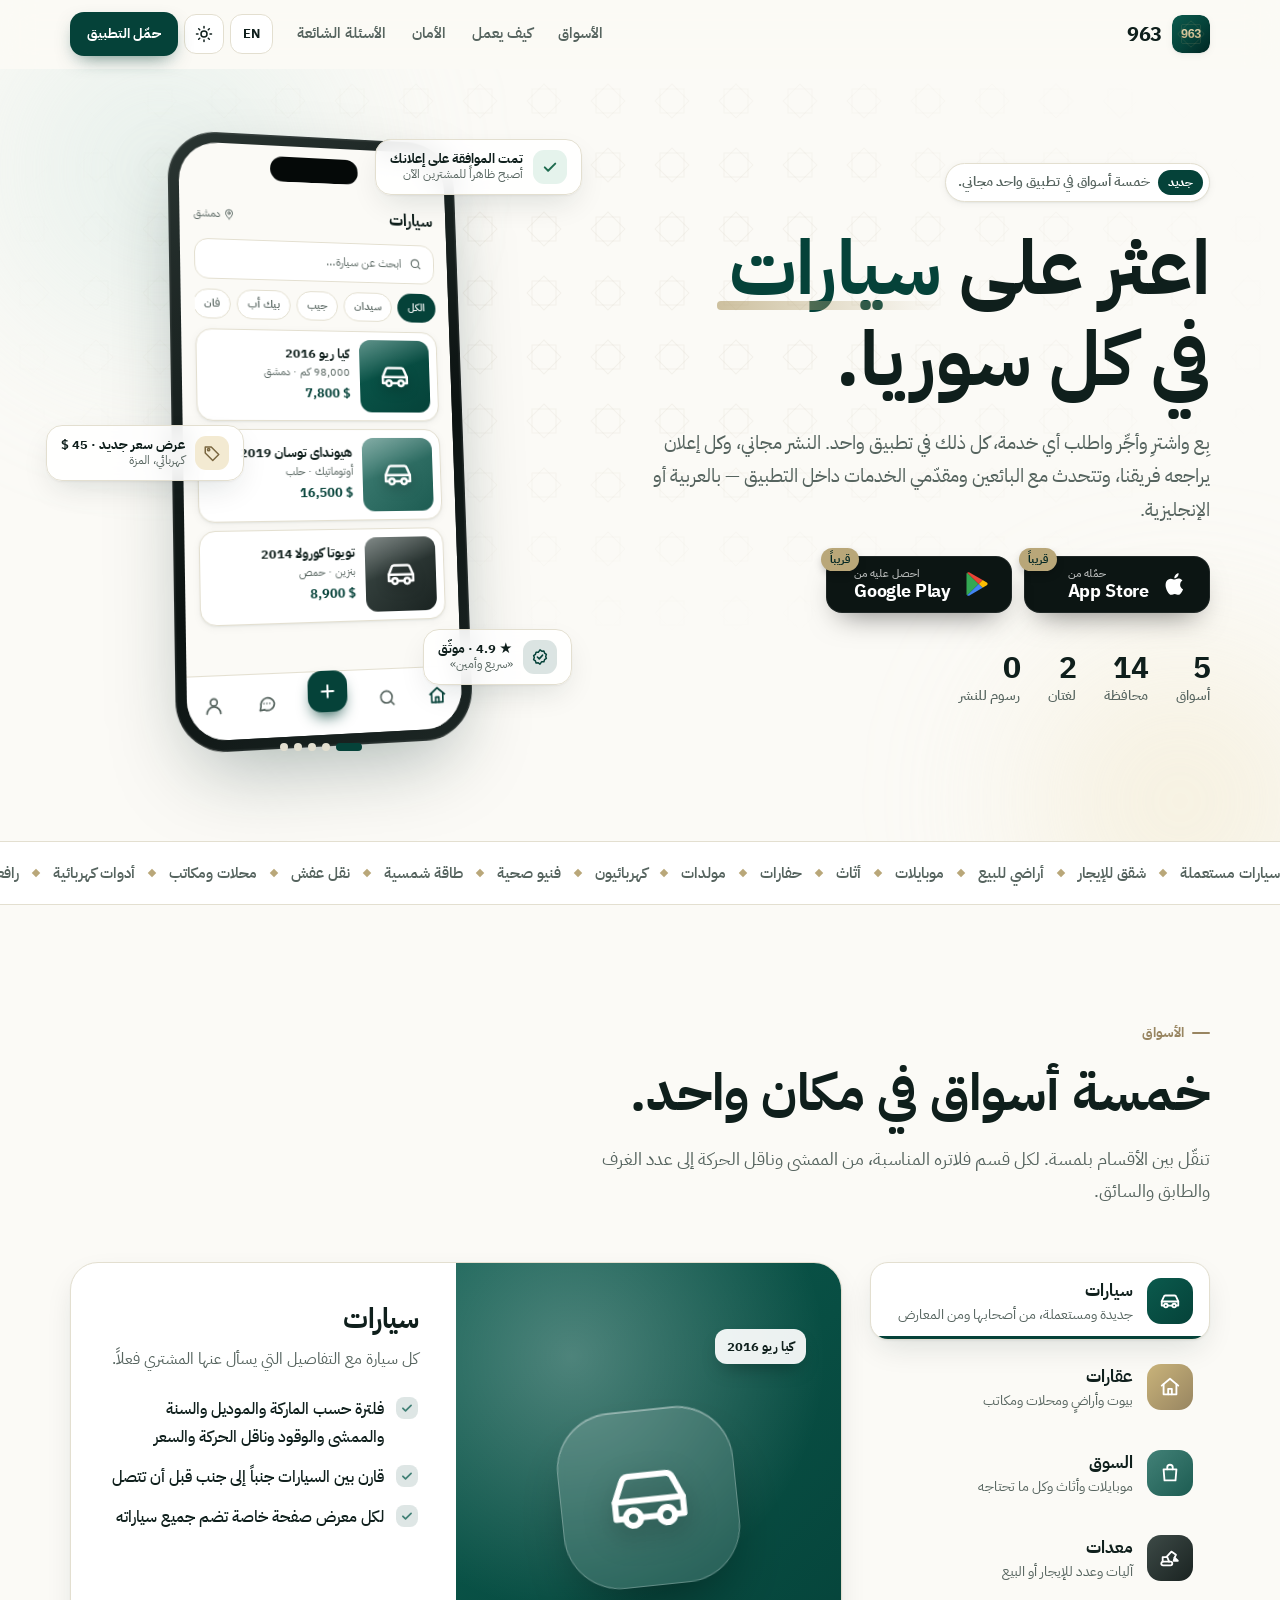
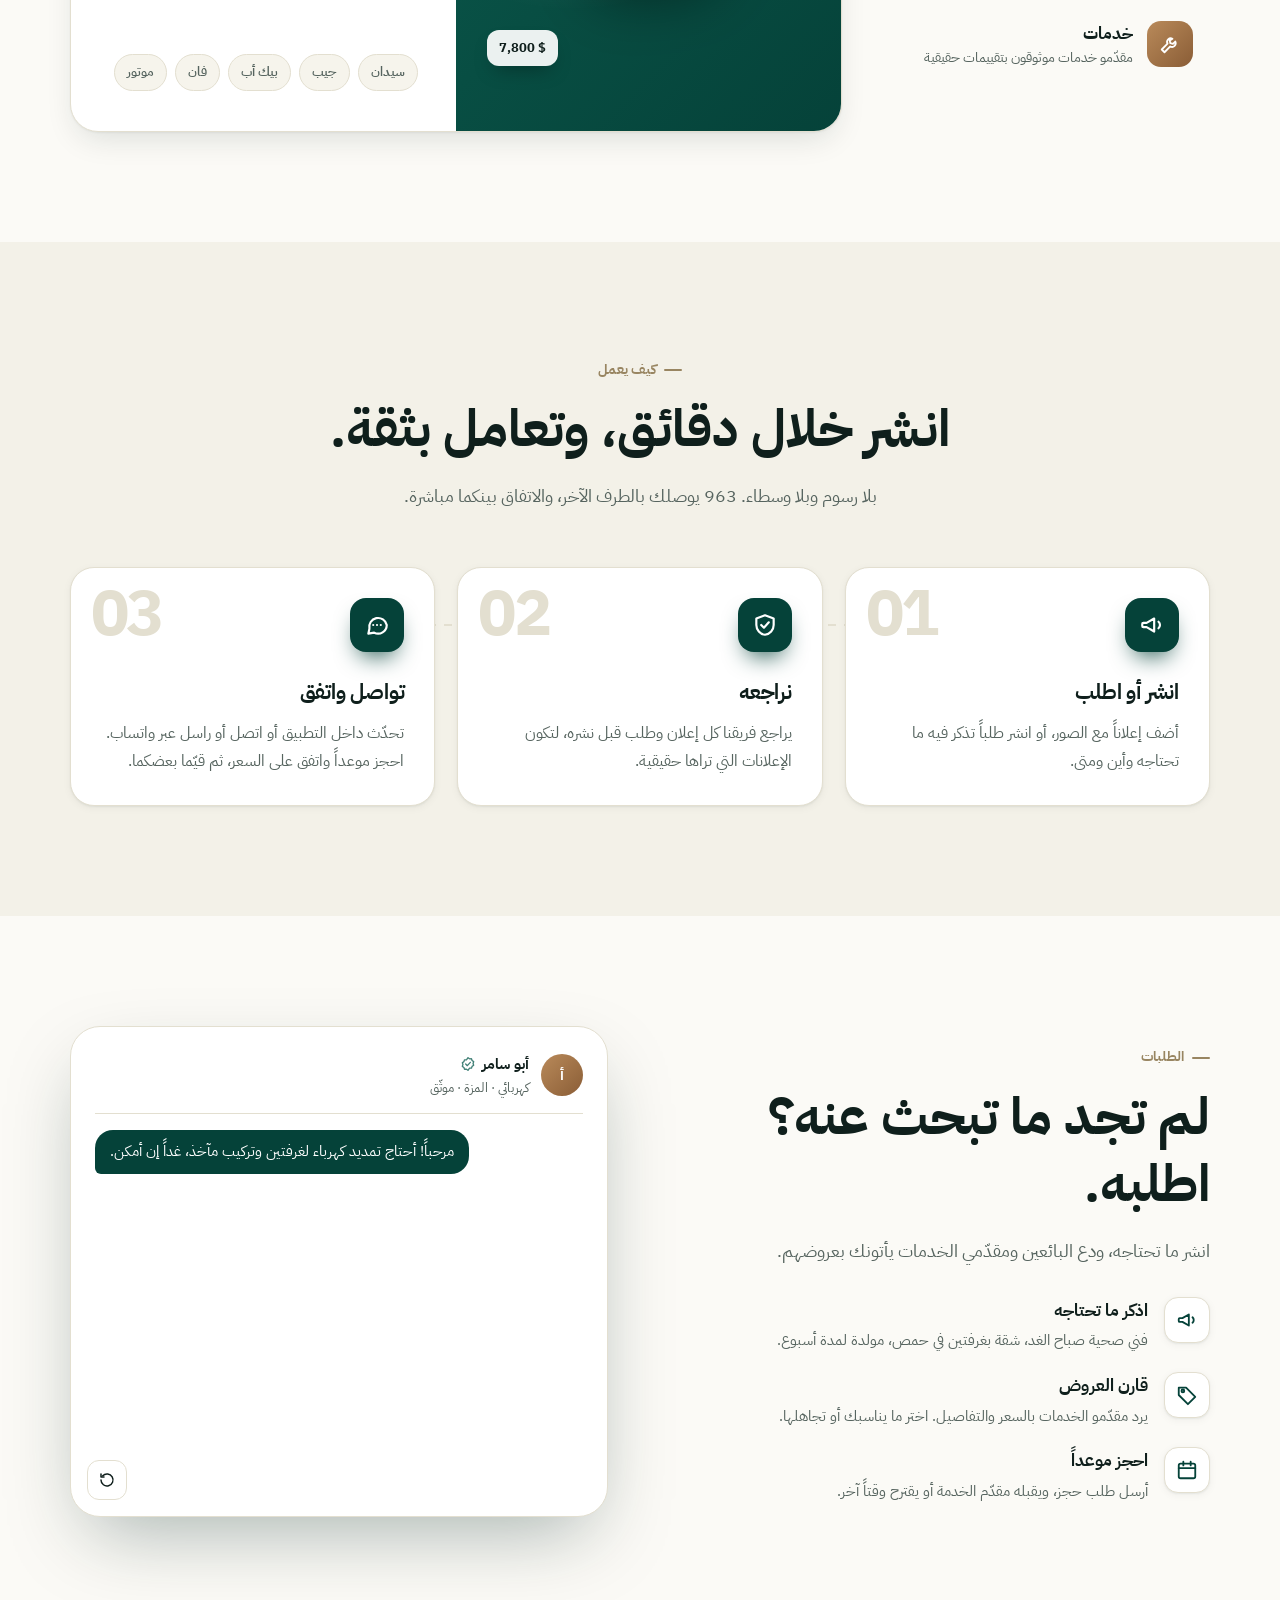
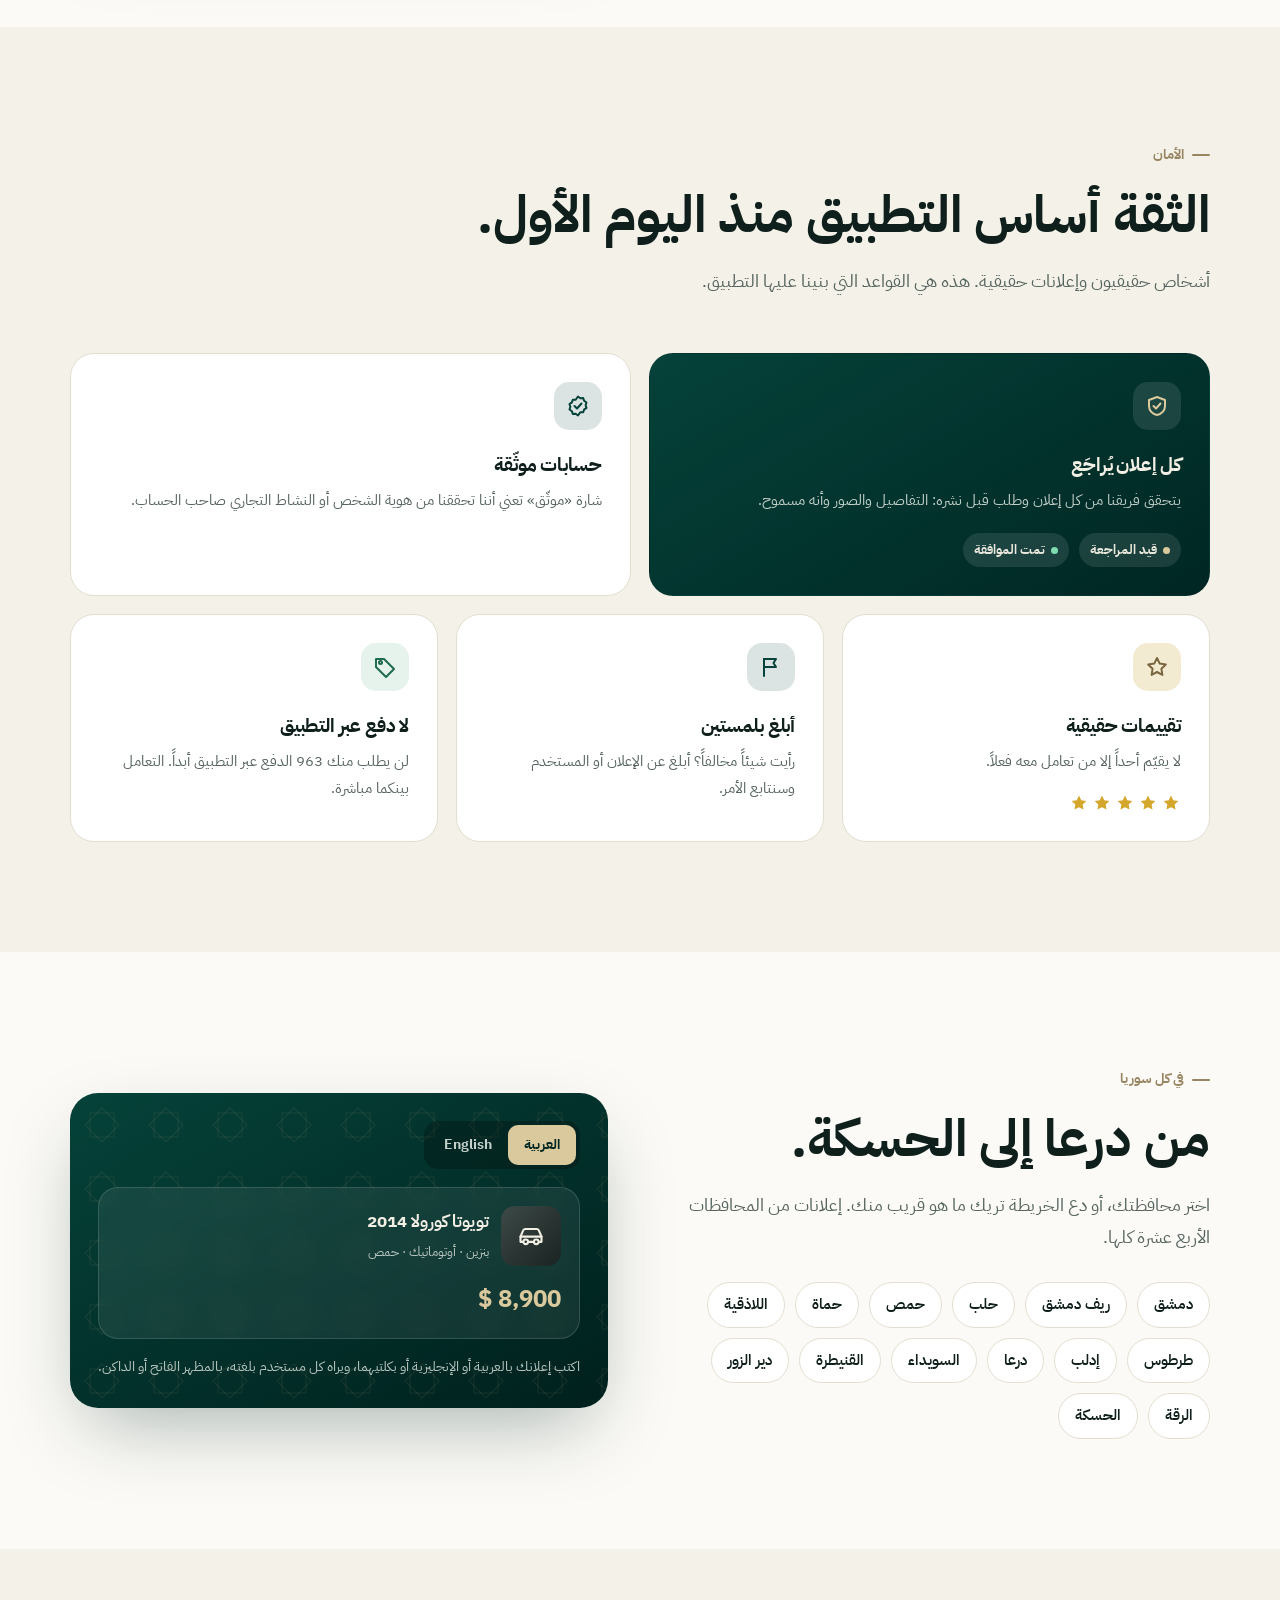
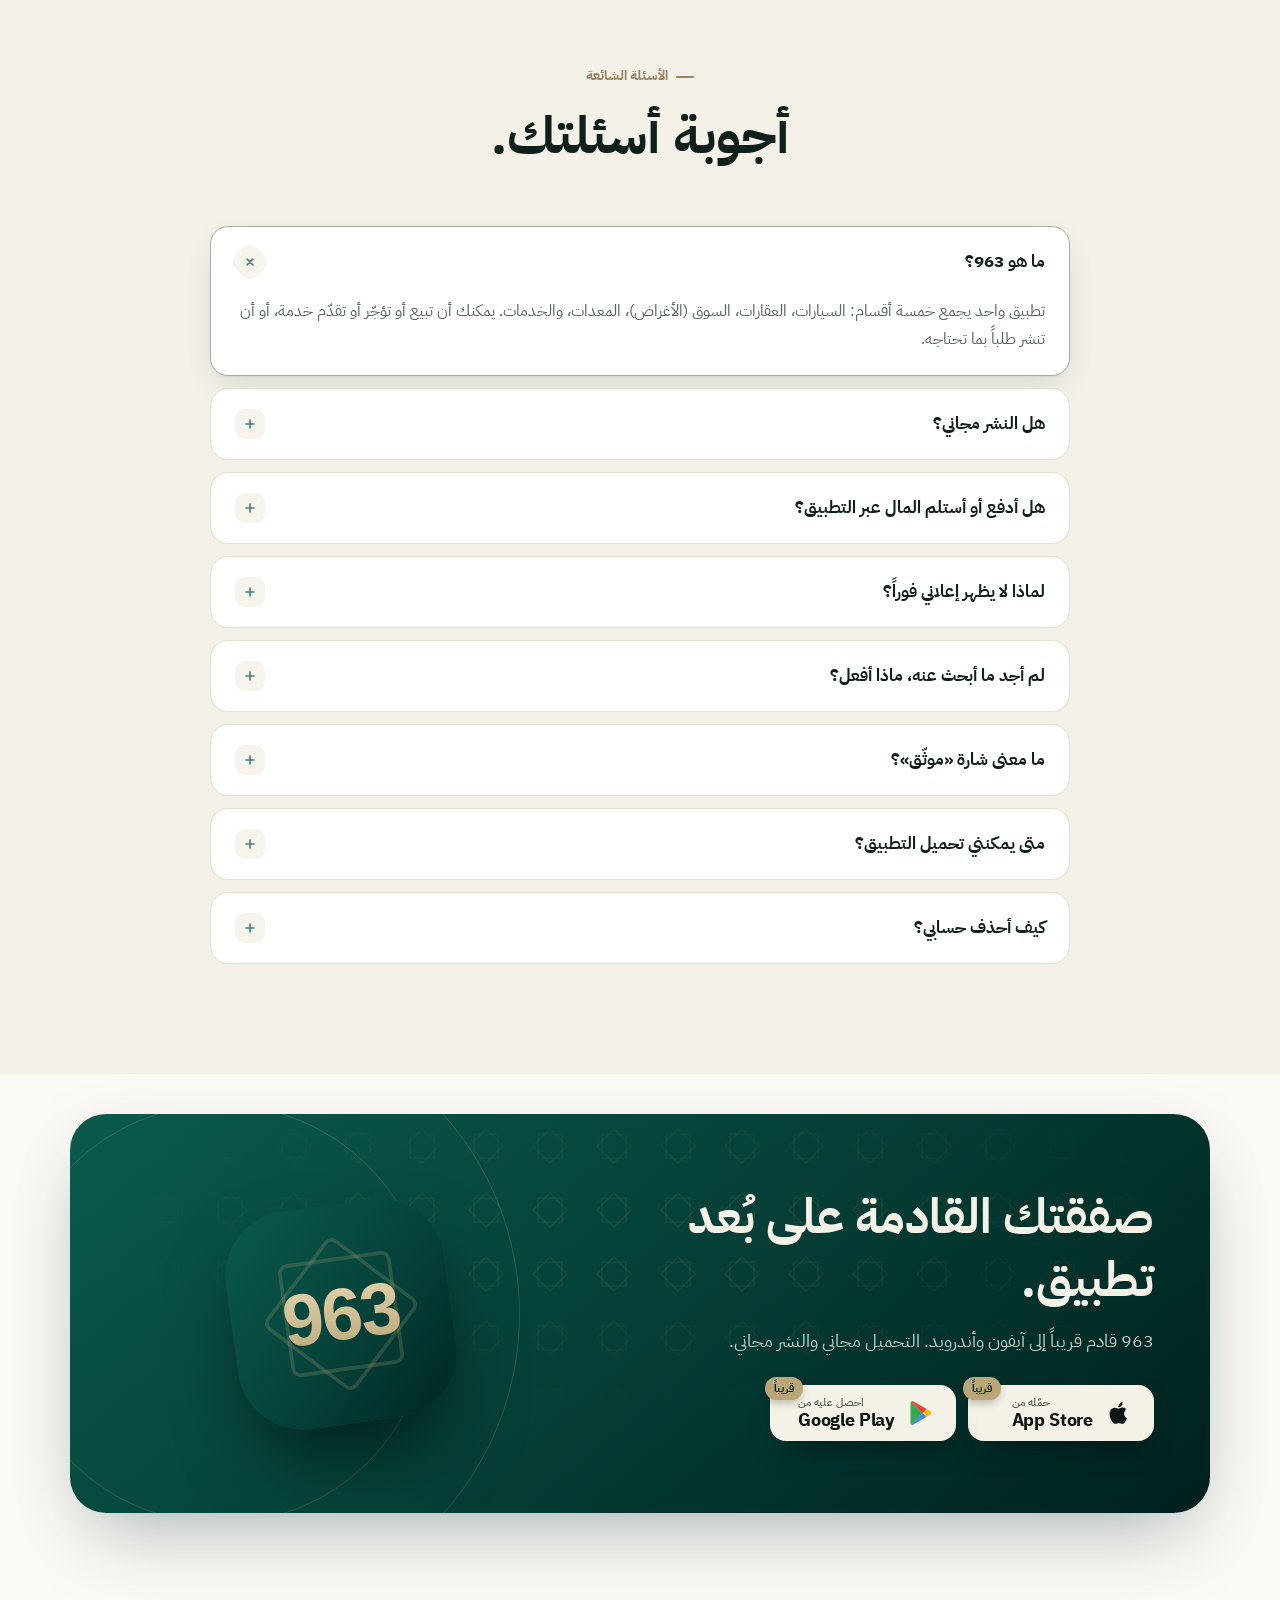
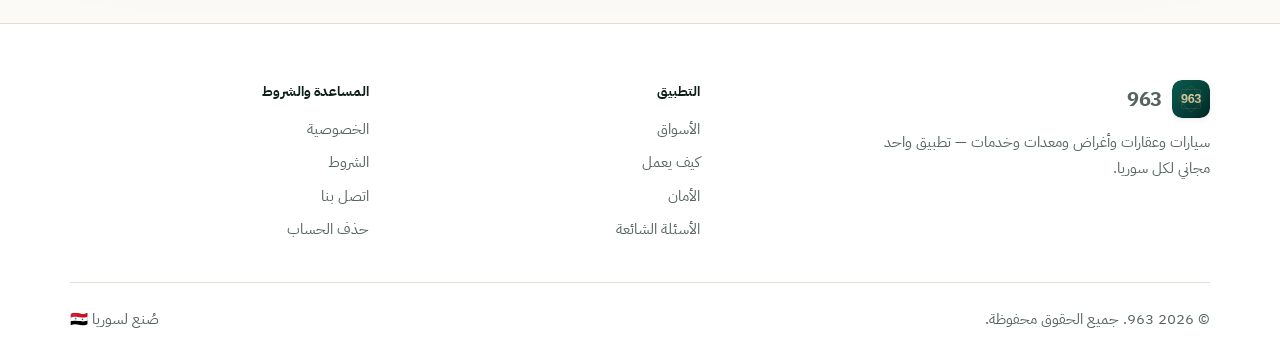
==== ar/index.html @ 6aeb6a32 "963-app.com: bilingual marketing site, legal pages, shared listing links Co-Authored-By: Claude Opus" ====
<!doctype html>
<html lang="ar" dir="rtl">
<head>
<meta charset="utf-8">
<meta name="viewport" content="width=device-width, initial-scale=1, viewport-fit=cover">
<title>963 — سيارات وعقارات وأغراض ومعدات وخدمات في سوريا</title>
<meta name="description" content="تطبيق ⁦963⁩ المجاني للسيارات والعقارات والأغراض والمعدات والخدمات في كل سوريا. بيع وشراء وإيجار وطلب خدمات، وكل إعلان يراجعه فريقنا.">
<meta name="theme-color" content="#fbfaf6">
<link rel="canonical" href="https://963-app.com/ar/">
<link rel="alternate" hreflang="en" href="https://963-app.com/">
<link rel="alternate" hreflang="ar" href="https://963-app.com/ar/">
<link rel="alternate" hreflang="x-default" href="https://963-app.com/">
<meta property="og:type" content="website">
<meta property="og:site_name" content="963">
<meta property="og:title" content="963 — سيارات وعقارات وأغراض ومعدات وخدمات في سوريا">
<meta property="og:description" content="تطبيق ⁦963⁩ المجاني للسيارات والعقارات والأغراض والمعدات والخدمات في كل سوريا. بيع وشراء وإيجار وطلب خدمات، وكل إعلان يراجعه فريقنا.">
<meta property="og:url" content="https://963-app.com/ar/">
<meta property="og:image" content="https://963-app.com/assets/og-image.png">
<meta property="og:locale" content="ar_SY">
<meta name="twitter:card" content="summary_large_image">
<link rel="icon" type="image/svg+xml" href="../assets/logo.svg">
<link rel="icon" type="image/png" sizes="192x192" href="../assets/icon-192.png">
<link rel="apple-touch-icon" href="../assets/apple-touch-icon.png">
<link rel="preconnect" href="https://fonts.googleapis.com">
<link rel="preconnect" href="https://fonts.gstatic.com" crossorigin>
<link href="https://fonts.googleapis.com/css2?family=IBM+Plex+Sans+Arabic:wght@400;500;600;700&family=Inter:wght@400;500;600;700;800&display=swap" rel="stylesheet">
<link rel="stylesheet" href="../assets/site.css?v=25a30630">
<script>(function(){var d=document.documentElement;d.classList.add("no-js");var t=null;try{t=localStorage.getItem("963-theme")}catch(e){}if(!t)t=matchMedia("(prefers-color-scheme: dark)").matches?"dark":"light";d.setAttribute("data-theme",t)})();</script>
</head>
<body>
<a class="sr" href="#main">تخطَّ إلى المحتوى</a>
<header class="site-header">
  <div class="wrap">
    <a class="brand" href="./" aria-label="963 — الرئيسية"><img src="../assets/logo.svg" alt="" width="38" height="38"><bdi>963</bdi></a>
    <nav class="nav" id="site-nav" aria-label="القائمة الرئيسية"><a href="#marketplaces">الأسواق</a><a href="#how">كيف يعمل</a><a href="#safety">الأمان</a><a href="#faq">الأسئلة الشائعة</a></nav>
    <div class="tools">
      <a class="icon-btn lang-btn" href="../" hreflang="en" lang="en" data-lang="en">EN</a>
      <button class="icon-btn theme-btn" type="button" aria-label="تبديل المظهر الفاتح أو الداكن" title="تبديل المظهر الفاتح أو الداكن"><svg class="sun" viewBox="0 0 24 24" fill="none" stroke="currentColor" stroke-width="2" stroke-linecap="round" stroke-linejoin="round" aria-hidden="true"><circle cx="12" cy="12" r="4"/><path d="M12 2v2M12 20v2M4.9 4.9l1.4 1.4M17.7 17.7l1.4 1.4M2 12h2M20 12h2M4.9 19.1l1.4-1.4M17.7 6.3l1.4-1.4"/></svg><svg class="moon" viewBox="0 0 24 24" fill="none" stroke="currentColor" stroke-width="2" stroke-linecap="round" stroke-linejoin="round" aria-hidden="true"><path d="M20 14.5A8 8 0 1 1 9.5 4a6.5 6.5 0 0 0 10.5 10.5z"/></svg></button>
      <a class="btn btn-primary header-cta" href="#get">حمّل التطبيق</a>
      <button class="icon-btn menu-btn" type="button" aria-label="القائمة" aria-controls="site-nav" aria-expanded="false"><svg class="bars" viewBox="0 0 24 24" fill="none" stroke="currentColor" stroke-width="2" stroke-linecap="round" stroke-linejoin="round" aria-hidden="true"><path d="M4 7h16M4 12h16M4 17h16"/></svg><svg class="x" viewBox="0 0 24 24" fill="none" stroke="currentColor" stroke-width="2" stroke-linecap="round" stroke-linejoin="round" aria-hidden="true"><path d="M6 6l12 12M18 6 6 18"/></svg></button>
    </div>
  </div>
</header>
<div id="main"></div>
<section class="hero">
  <div class="hero-bg" aria-hidden="true"><div class="blob b1"></div><div class="blob b2"></div><div class="pattern"></div></div>
  <div class="wrap">
    <div class="hero-copy">
      <span class="eyebrow reveal"><b>جديد</b>خمسة أسواق في تطبيق واحد مجاني.</span>
      <h1 class="reveal" style="--d:.08s"><span class="line">اعثر على <span class="rotator" aria-hidden="true"><span class="on">سيارات</span><span>عقارات</span><span>أغراض</span><span>معدات</span><span>خدمات</span></span></span><span class="line">في كل سوريا.</span><span class="sr">اعثر على سيارات وعقارات وأغراض ومعدات وخدمات في كل سوريا.</span></h1>
      <p class="sub reveal" style="--d:.16s">بِع واشترِ وأجِّر واطلب أي خدمة، كل ذلك في تطبيق واحد. النشر مجاني، وكل إعلان يراجعه فريقنا، وتتحدث مع البائعين ومقدّمي الخدمات داخل التطبيق — بالعربية أو الإنجليزية.</p>
      <div class="reveal" style="--d:.24s"><div class="stores "><span role="img" aria-label="حمّله من App Store — قريباً" class="store"><svg viewBox="0 0 24 24" fill="currentColor" aria-hidden="true"><path d="M16.4 12.6c0-2.3 1.9-3.4 2-3.5-1.1-1.6-2.8-1.8-3.4-1.8-1.4-.1-2.8.9-3.5.9-.7 0-1.8-.8-3-.8-1.5 0-3 .9-3.8 2.3-1.6 2.8-.4 7 1.2 9.3.8 1.1 1.7 2.4 2.9 2.3 1.2 0 1.6-.7 3-.7s1.8.7 3 .7c1.3 0 2.1-1.1 2.8-2.3.9-1.3 1.3-2.6 1.3-2.6s-2.5-1-2.5-3.8zM14.1 5.8c.6-.8 1.1-1.9 1-3-.9 0-2.1.6-2.7 1.4-.6.7-1.1 1.8-1 2.9 1 .1 2.1-.5 2.7-1.3z"/></svg><span dir="ltr"><small>حمّله من</small><strong>App Store</strong></span><span class="soon">قريباً</span></span><span role="img" aria-label="احصل عليه من Google Play — قريباً" class="store"><svg viewBox="0 0 24 24" aria-hidden="true"><path fill="#34A853" d="M3.6 2.3 13.4 12 3.6 21.7a1 1 0 0 1-.6-.9V3.2c0-.4.2-.7.6-.9z"/><path fill="#FBBC04" d="m16.8 8.6 3.6 2.1c.9.5.9 1.8 0 2.4l-3.6 2.1-3.4-3.2z"/><path fill="#4285F4" d="M3.6 21.7 13.4 12l3.4 3.2L5.2 22c-.6.3-1.2.2-1.6-.3z"/><path fill="#EA4335" d="M3.6 2.3c.4-.5 1-.6 1.6-.3l11.6 6.6-3.4 3.4z"/></svg><span dir="ltr"><small>احصل عليه من</small><strong>Google Play</strong></span><span class="soon">قريباً</span></span></div></div>
      <div class="hero-facts reveal" style="--d:.32s"><div><strong class="num" data-count="5">5</strong><span>أسواق</span></div><div><strong class="num" data-count="14">14</strong><span>محافظة</span></div><div><strong class="num" data-count="2">2</strong><span>لغتان</span></div><div><strong class="num" data-count="0">0</strong><span>رسوم للنشر</span></div></div>
    </div>
    <div class="stage reveal" style="--d:.2s">
      <div class="phone"><div class="screen"><div class="app-screen on" aria-hidden="false"><div class="app-top"><b>سيارات</b><span class="loc"><svg class="" viewBox="0 0 24 24" fill="none" stroke="currentColor" stroke-width="2" stroke-linecap="round" stroke-linejoin="round" aria-hidden="true"><path d="M12 21s-7-6.1-7-11.5a7 7 0 0 1 14 0C19 14.9 12 21 12 21z"/><circle cx="12" cy="9.5" r="2.5"/></svg>دمشق</span></div><div class="app-search"><svg class="" viewBox="0 0 24 24" fill="none" stroke="currentColor" stroke-width="2" stroke-linecap="round" stroke-linejoin="round" aria-hidden="true"><circle cx="11" cy="11" r="7"/><path d="M20 20l-3.5-3.5"/></svg>ابحث عن سيارة…</div><div class="app-chips"><span>الكل</span><span>سيدان</span><span>جيب</span><span>بيك أب</span><span>فان</span></div><div class="app-card"><div class="thumb g1"><svg class="" viewBox="0 0 24 24" fill="none" stroke="currentColor" stroke-width="1.8" stroke-linecap="round" stroke-linejoin="round" aria-hidden="true"><path d="M5 17H3v-4.5l2.2-5.1A2 2 0 0 1 7 6h10a2 2 0 0 1 1.8 1.4l2.2 5.1V17h-2"/><path d="M3 12.5h18M9.5 17h5"/><circle cx="7.5" cy="17" r="2"/><circle cx="16.5" cy="17" r="2"/></svg></div><div class="info"><span class="t">كيا ريو 2016</span><span class="m">98,000 كم · دمشق</span><span class="p"><bdi>7,800 $</bdi></span></div></div><div class="app-card"><div class="thumb g3"><svg class="" viewBox="0 0 24 24" fill="none" stroke="currentColor" stroke-width="1.8" stroke-linecap="round" stroke-linejoin="round" aria-hidden="true"><path d="M5 17H3v-4.5l2.2-5.1A2 2 0 0 1 7 6h10a2 2 0 0 1 1.8 1.4l2.2 5.1V17h-2"/><path d="M3 12.5h18M9.5 17h5"/><circle cx="7.5" cy="17" r="2"/><circle cx="16.5" cy="17" r="2"/></svg></div><div class="info"><span class="t">هيونداي توسان 2019</span><span class="m">أوتوماتيك · حلب</span><span class="p"><bdi>16,500 $</bdi></span></div></div><div class="app-card"><div class="thumb g4"><svg class="" viewBox="0 0 24 24" fill="none" stroke="currentColor" stroke-width="1.8" stroke-linecap="round" stroke-linejoin="round" aria-hidden="true"><path d="M5 17H3v-4.5l2.2-5.1A2 2 0 0 1 7 6h10a2 2 0 0 1 1.8 1.4l2.2 5.1V17h-2"/><path d="M3 12.5h18M9.5 17h5"/><circle cx="7.5" cy="17" r="2"/><circle cx="16.5" cy="17" r="2"/></svg></div><div class="info"><span class="t">تويوتا كورولا 2014</span><span class="m">بنزين · حمص</span><span class="p"><bdi>8,900 $</bdi></span></div></div></div><div class="app-screen" aria-hidden="true"><div class="app-top"><b>عقارات</b><span class="loc"><svg class="" viewBox="0 0 24 24" fill="none" stroke="currentColor" stroke-width="2" stroke-linecap="round" stroke-linejoin="round" aria-hidden="true"><path d="M12 21s-7-6.1-7-11.5a7 7 0 0 1 14 0C19 14.9 12 21 12 21z"/><circle cx="12" cy="9.5" r="2.5"/></svg>دمشق</span></div><div class="app-search"><svg class="" viewBox="0 0 24 24" fill="none" stroke="currentColor" stroke-width="2" stroke-linecap="round" stroke-linejoin="round" aria-hidden="true"><circle cx="11" cy="11" r="7"/><path d="M20 20l-3.5-3.5"/></svg>ابحث عن عقار…</div><div class="app-chips"><span>للبيع</span><span>للإيجار</span><span>أراضي</span><span>محلات</span></div><div class="app-card"><div class="thumb g2"><svg class="" viewBox="0 0 24 24" fill="none" stroke="currentColor" stroke-width="1.8" stroke-linecap="round" stroke-linejoin="round" aria-hidden="true"><path d="M3 10.5 12 3l9 7.5"/><path d="M5 9v11h14V9"/><path d="M10 20v-6h4v6"/></svg></div><div class="info"><span class="t">شقة 3 غرف</span><span class="m">140 م² · المزة</span><span class="p"><bdi>85,000 $</bdi></span></div></div><div class="app-card"><div class="thumb g6"><svg class="" viewBox="0 0 24 24" fill="none" stroke="currentColor" stroke-width="1.8" stroke-linecap="round" stroke-linejoin="round" aria-hidden="true"><path d="M3 10.5 12 3l9 7.5"/><path d="M5 9v11h14V9"/><path d="M10 20v-6h4v6"/></svg></div><div class="info"><span class="t">محل للإيجار</span><span class="m">45 م² · اللاذقية</span><span class="p"><bdi>300 $/شهر</bdi></span></div></div><div class="app-card"><div class="thumb g3"><svg class="" viewBox="0 0 24 24" fill="none" stroke="currentColor" stroke-width="1.8" stroke-linecap="round" stroke-linejoin="round" aria-hidden="true"><path d="M12 21s-7-6.1-7-11.5a7 7 0 0 1 14 0C19 14.9 12 21 12 21z"/><circle cx="12" cy="9.5" r="2.5"/></svg></div><div class="info"><span class="t">أرض للبناء</span><span class="m">600 م² · طرطوس</span><span class="p"><bdi>42,000 $</bdi></span></div></div></div><div class="app-screen" aria-hidden="true"><div class="app-top"><b>السوق</b><span class="loc"><svg class="" viewBox="0 0 24 24" fill="none" stroke="currentColor" stroke-width="2" stroke-linecap="round" stroke-linejoin="round" aria-hidden="true"><path d="M12 21s-7-6.1-7-11.5a7 7 0 0 1 14 0C19 14.9 12 21 12 21z"/><circle cx="12" cy="9.5" r="2.5"/></svg>دمشق</span></div><div class="app-search"><svg class="" viewBox="0 0 24 24" fill="none" stroke="currentColor" stroke-width="2" stroke-linecap="round" stroke-linejoin="round" aria-hidden="true"><circle cx="11" cy="11" r="7"/><path d="M20 20l-3.5-3.5"/></svg>ابحث عن غرض…</div><div class="app-chips"><span>الكل</span><span>موبايلات</span><span>أثاث</span><span>كهربائيات</span></div><div class="app-card"><div class="thumb g3"><svg class="" viewBox="0 0 24 24" fill="none" stroke="currentColor" stroke-width="1.8" stroke-linecap="round" stroke-linejoin="round" aria-hidden="true"><path d="M5 8h14l-1 12H6L5 8z"/><path d="M9 8V6a3 3 0 0 1 6 0v2"/></svg></div><div class="info"><span class="t">آيفون 13، 128 غيغا</span><span class="m">شبه جديد · دمشق</span><span class="p"><bdi>420 $</bdi></span></div></div><div class="app-card"><div class="thumb g5"><svg class="" viewBox="0 0 24 24" fill="none" stroke="currentColor" stroke-width="1.8" stroke-linecap="round" stroke-linejoin="round" aria-hidden="true"><path d="M3 10.5 12 3l9 7.5"/><path d="M5 9v11h14V9"/><path d="M10 20v-6h4v6"/></svg></div><div class="info"><span class="t">كنباية زاوية 7 مقاعد</span><span class="m">مستعمل · حلب</span><span class="p"><bdi>260 $</bdi></span></div></div><div class="app-card"><div class="thumb g6"><svg class="" viewBox="0 0 24 24" fill="none" stroke="currentColor" stroke-width="1.8" stroke-linecap="round" stroke-linejoin="round" aria-hidden="true"><rect x="4" y="4" width="7" height="7" rx="2"/><rect x="13" y="4" width="7" height="7" rx="2"/><rect x="4" y="13" width="7" height="7" rx="2"/><rect x="13" y="13" width="7" height="7" rx="2"/></svg></div><div class="info"><span class="t">غسالة LG</span><span class="m">8 كغ · حماة</span><span class="p"><bdi>180 $</bdi></span></div></div></div><div class="app-screen" aria-hidden="true"><div class="app-top"><b>معدات</b><span class="loc"><svg class="" viewBox="0 0 24 24" fill="none" stroke="currentColor" stroke-width="2" stroke-linecap="round" stroke-linejoin="round" aria-hidden="true"><path d="M12 21s-7-6.1-7-11.5a7 7 0 0 1 14 0C19 14.9 12 21 12 21z"/><circle cx="12" cy="9.5" r="2.5"/></svg>دمشق</span></div><div class="app-search"><svg class="" viewBox="0 0 24 24" fill="none" stroke="currentColor" stroke-width="2" stroke-linecap="round" stroke-linejoin="round" aria-hidden="true"><circle cx="11" cy="11" r="7"/><path d="M20 20l-3.5-3.5"/></svg>ابحث عن معدّة…</div><div class="app-chips"><span>إيجار</span><span>بيع</span><span>مع سائق</span></div><div class="app-card"><div class="thumb g4"><svg class="" viewBox="0 0 24 24" fill="none" stroke="currentColor" stroke-width="1.8" stroke-linecap="round" stroke-linejoin="round" aria-hidden="true"><path d="M2.5 18a2 2 0 0 1 2-2h8a2 2 0 0 1 0 4h-8a2 2 0 0 1-2-2z"/><path d="M4 16v-5h5l2 5"/><path d="M8 11l5.5-6 5 3.5-1.5 3"/><path d="M17 11.5l3.5 3.5h-4.5z"/></svg></div><div class="info"><span class="t">حفارة CAT 320</span><span class="m">مع سائق · حمص</span><span class="p"><bdi>180 $/يوم</bdi></span></div></div><div class="app-card"><div class="thumb g1"><svg class="" viewBox="0 0 24 24" fill="none" stroke="currentColor" stroke-width="1.8" stroke-linecap="round" stroke-linejoin="round" aria-hidden="true"><path d="M4 6h10M18 6h2M4 12h4M12 12h8M4 18h12M20 18h0"/><circle cx="16" cy="6" r="2"/><circle cx="10" cy="12" r="2"/><circle cx="18" cy="18" r="2"/></svg></div><div class="info"><span class="t">مولدة 100 KVA</span><span class="m">ديزل · دمشق</span><span class="p"><bdi>350 $/أسبوع</bdi></span></div></div><div class="app-card"><div class="thumb g2"><svg class="" viewBox="0 0 24 24" fill="none" stroke="currentColor" stroke-width="1.8" stroke-linecap="round" stroke-linejoin="round" aria-hidden="true"><path d="M2.5 18a2 2 0 0 1 2-2h8a2 2 0 0 1 0 4h-8a2 2 0 0 1-2-2z"/><path d="M4 16v-5h5l2 5"/><path d="M8 11l5.5-6 5 3.5-1.5 3"/><path d="M17 11.5l3.5 3.5h-4.5z"/></svg></div><div class="info"><span class="t">رافعة 25 طن</span><span class="m">بالمقطوعية · حلب</span><span class="p"><bdi>حسب الطلب</bdi></span></div></div></div><div class="app-screen" aria-hidden="true"><div class="app-top"><b>خدمات</b><span class="loc"><svg class="" viewBox="0 0 24 24" fill="none" stroke="currentColor" stroke-width="2" stroke-linecap="round" stroke-linejoin="round" aria-hidden="true"><path d="M12 21s-7-6.1-7-11.5a7 7 0 0 1 14 0C19 14.9 12 21 12 21z"/><circle cx="12" cy="9.5" r="2.5"/></svg>دمشق</span></div><div class="app-search"><svg class="" viewBox="0 0 24 24" fill="none" stroke="currentColor" stroke-width="2" stroke-linecap="round" stroke-linejoin="round" aria-hidden="true"><circle cx="11" cy="11" r="7"/><path d="M20 20l-3.5-3.5"/></svg>ابحث عن خدمة…</div><div class="app-chips"><span>كهرباء</span><span>صحية</span><span>طاقة شمسية</span><span>نقل</span></div><div class="app-card"><div class="thumb g5"><svg class="" viewBox="0 0 24 24" fill="none" stroke="currentColor" stroke-width="1.8" stroke-linecap="round" stroke-linejoin="round" aria-hidden="true"><path d="M14.7 6.3a4 4 0 0 0-5.4 5.4L3 18l3 3 6.3-6.3a4 4 0 0 0 5.4-5.4l-2.5 2.5-2.8-.7-.7-2.8z"/></svg></div><div class="info"><span class="t">أبو سامر — كهربائي</span><span class="m">★ 4.9 · 120 عملاً</span><span class="p"><bdi>عرض سعر</bdi></span></div></div><div class="app-card"><div class="thumb g2"><svg class="" viewBox="0 0 24 24" fill="none" stroke="currentColor" stroke-width="1.8" stroke-linecap="round" stroke-linejoin="round" aria-hidden="true"><circle cx="12" cy="12" r="4"/><path d="M12 2v2M12 20v2M4.9 4.9l1.4 1.4M17.7 17.7l1.4 1.4M2 12h2M20 12h2M4.9 19.1l1.4-1.4M17.7 6.3l1.4-1.4"/></svg></div><div class="info"><span class="t">تركيب طاقة شمسية</span><span class="m">ألواح وبطاريات · درعا</span><span class="p"><bdi>عرض سعر</bdi></span></div></div><div class="app-card"><div class="thumb g1"><svg class="" viewBox="0 0 24 24" fill="none" stroke="currentColor" stroke-width="1.8" stroke-linecap="round" stroke-linejoin="round" aria-hidden="true"><path d="M5 17H3v-4.5l2.2-5.1A2 2 0 0 1 7 6h10a2 2 0 0 1 1.8 1.4l2.2 5.1V17h-2"/><path d="M3 12.5h18M9.5 17h5"/><circle cx="7.5" cy="17" r="2"/><circle cx="16.5" cy="17" r="2"/></svg></div><div class="info"><span class="t">نقل عفش دمشق</span><span class="m">سيارة + 3 عمال</span><span class="p"><bdi>60 $</bdi></span></div></div></div><div class="app-tabs"><i class="on"><svg class="" viewBox="0 0 24 24" fill="none" stroke="currentColor" stroke-width="2" stroke-linecap="round" stroke-linejoin="round" aria-hidden="true"><path d="M3 10.5 12 3l9 7.5"/><path d="M5 9v11h14V9"/><path d="M10 20v-6h4v6"/></svg></i><i><svg class="" viewBox="0 0 24 24" fill="none" stroke="currentColor" stroke-width="2" stroke-linecap="round" stroke-linejoin="round" aria-hidden="true"><circle cx="11" cy="11" r="7"/><path d="M20 20l-3.5-3.5"/></svg></i><i class="fab"><svg class="" viewBox="0 0 24 24" fill="none" stroke="currentColor" stroke-width="2.4" stroke-linecap="round" stroke-linejoin="round" aria-hidden="true"><path d="M12 5v14M5 12h14"/></svg></i><i><svg class="" viewBox="0 0 24 24" fill="none" stroke="currentColor" stroke-width="2" stroke-linecap="round" stroke-linejoin="round" aria-hidden="true"><path d="M21 12a8 8 0 0 1-11.6 7.1L4 20l1-4.6A8 8 0 1 1 21 12z"/><path d="M8.5 12h.01M12 12h.01M15.5 12h.01"/></svg></i><i><svg class="" viewBox="0 0 24 24" fill="none" stroke="currentColor" stroke-width="2" stroke-linecap="round" stroke-linejoin="round" aria-hidden="true"><circle cx="12" cy="8" r="4"/><path d="M4 21a8 8 0 0 1 16 0"/></svg></i></div></div></div>
      <div class="float f1"><span class="ic ic-ok"><svg class="" viewBox="0 0 24 24" fill="none" stroke="currentColor" stroke-width="2.6" stroke-linecap="round" stroke-linejoin="round" aria-hidden="true"><path d="M5 12.5l4.5 4.5L19 7.5"/></svg></span><span><b>تمت الموافقة على إعلانك</b><small>أصبح ظاهراً للمشترين الآن</small></span></div>
      <div class="float f2"><span class="ic ic-gold"><svg class="" viewBox="0 0 24 24" fill="none" stroke="currentColor" stroke-width="2" stroke-linecap="round" stroke-linejoin="round" aria-hidden="true"><path d="M3 12V4h8l10 10-8 8z"/><circle cx="7.5" cy="7.5" r="1.5"/></svg></span><span><b>عرض سعر جديد · 45 $</b><small>كهربائي، المزة</small></span></div>
      <div class="float f3"><span class="ic ic-pri"><svg class="" viewBox="0 0 24 24" fill="none" stroke="currentColor" stroke-width="2" stroke-linecap="round" stroke-linejoin="round" aria-hidden="true"><path d="M12 2.5l2.3 1.7 2.9-.1.9 2.7 2.4 1.7-.9 2.7.9 2.7-2.4 1.7-.9 2.7-2.9-.1L12 21.5l-2.3-1.7-2.9.1-.9-2.7-2.4-1.7.9-2.7-.9-2.7 2.4-1.7.9-2.7 2.9.1z"/><path d="M8.5 12l2.5 2.5 4.5-5"/></svg></span><span><b>★ 4.9 · موثّق</b><small>«سريع وأمين»</small></span></div>
      <div class="stage-dots"><button type="button" aria-label="سيارات" class="on"></button><button type="button" aria-label="عقارات"></button><button type="button" aria-label="السوق"></button><button type="button" aria-label="معدات"></button><button type="button" aria-label="خدمات"></button></div>
    </div>
  </div>
</section>

<div class="marquee" aria-hidden="true"><div class="marquee-track"><span>سيارات مستعملة</span><span>شقق للإيجار</span><span>أراضي للبيع</span><span>موبايلات</span><span>أثاث</span><span>حفارات</span><span>مولدات</span><span>كهربائيون</span><span>فنيو صحية</span><span>طاقة شمسية</span><span>نقل عفش</span><span>محلات ومكاتب</span><span>أدوات كهربائية</span><span>رافعات وشاحنات</span><span>دهان</span><span>صيانة مكيفات</span><span>سيارات مستعملة</span><span>شقق للإيجار</span><span>أراضي للبيع</span><span>موبايلات</span><span>أثاث</span><span>حفارات</span><span>مولدات</span><span>كهربائيون</span><span>فنيو صحية</span><span>طاقة شمسية</span><span>نقل عفش</span><span>محلات ومكاتب</span><span>أدوات كهربائية</span><span>رافعات وشاحنات</span><span>دهان</span><span>صيانة مكيفات</span></div></div>

<section class="section" id="marketplaces">
  <div class="wrap">
    <div class="head reveal"><div class="kicker">الأسواق</div><h2 class="h2">خمسة أسواق في مكان واحد.</h2><p class="lede">تنقّل بين الأقسام بلمسة. لكل قسم فلاتره المناسبة، من الممشى وناقل الحركة إلى عدد الغرف والطابق والسائق.</p></div>
    <div class="explorer reveal">
      <div class="tablist" role="tablist" aria-label="الأسواق"><button class="tab" role="tab" id="tab-cars" aria-controls="panel-cars" aria-selected="true" tabindex="0"><span class="ti g1"><svg class="" viewBox="0 0 24 24" fill="none" stroke="currentColor" stroke-width="2" stroke-linecap="round" stroke-linejoin="round" aria-hidden="true"><path d="M5 17H3v-4.5l2.2-5.1A2 2 0 0 1 7 6h10a2 2 0 0 1 1.8 1.4l2.2 5.1V17h-2"/><path d="M3 12.5h18M9.5 17h5"/><circle cx="7.5" cy="17" r="2"/><circle cx="16.5" cy="17" r="2"/></svg></span><span><b>سيارات</b><small>جديدة ومستعملة، من أصحابها ومن المعارض</small></span><span class="bar"></span></button><button class="tab" role="tab" id="tab-homes" aria-controls="panel-homes" aria-selected="false" tabindex="-1"><span class="ti g2"><svg class="" viewBox="0 0 24 24" fill="none" stroke="currentColor" stroke-width="2" stroke-linecap="round" stroke-linejoin="round" aria-hidden="true"><path d="M3 10.5 12 3l9 7.5"/><path d="M5 9v11h14V9"/><path d="M10 20v-6h4v6"/></svg></span><span><b>عقارات</b><small>بيوت وأراضٍ ومحلات ومكاتب</small></span><span class="bar"></span></button><button class="tab" role="tab" id="tab-goods" aria-controls="panel-goods" aria-selected="false" tabindex="-1"><span class="ti g3"><svg class="" viewBox="0 0 24 24" fill="none" stroke="currentColor" stroke-width="2" stroke-linecap="round" stroke-linejoin="round" aria-hidden="true"><path d="M5 8h14l-1 12H6L5 8z"/><path d="M9 8V6a3 3 0 0 1 6 0v2"/></svg></span><span><b>السوق</b><small>موبايلات وأثاث وكل ما تحتاجه</small></span><span class="bar"></span></button><button class="tab" role="tab" id="tab-equipment" aria-controls="panel-equipment" aria-selected="false" tabindex="-1"><span class="ti g4"><svg class="" viewBox="0 0 24 24" fill="none" stroke="currentColor" stroke-width="2" stroke-linecap="round" stroke-linejoin="round" aria-hidden="true"><path d="M2.5 18a2 2 0 0 1 2-2h8a2 2 0 0 1 0 4h-8a2 2 0 0 1-2-2z"/><path d="M4 16v-5h5l2 5"/><path d="M8 11l5.5-6 5 3.5-1.5 3"/><path d="M17 11.5l3.5 3.5h-4.5z"/></svg></span><span><b>معدات</b><small>آليات وعدد للإيجار أو البيع</small></span><span class="bar"></span></button><button class="tab" role="tab" id="tab-services" aria-controls="panel-services" aria-selected="false" tabindex="-1"><span class="ti g5"><svg class="" viewBox="0 0 24 24" fill="none" stroke="currentColor" stroke-width="2" stroke-linecap="round" stroke-linejoin="round" aria-hidden="true"><path d="M14.7 6.3a4 4 0 0 0-5.4 5.4L3 18l3 3 6.3-6.3a4 4 0 0 0 5.4-5.4l-2.5 2.5-2.8-.7-.7-2.8z"/></svg></span><span><b>خدمات</b><small>مقدّمو خدمات موثوقون بتقييمات حقيقية</small></span><span class="bar"></span></button></div>
      <div class="panels"><div class="panel on" role="tabpanel" id="panel-cars" aria-labelledby="tab-cars"><div class="art g1"><div class="big"><svg class="" viewBox="0 0 24 24" fill="none" stroke="currentColor" stroke-width="1.6" stroke-linecap="round" stroke-linejoin="round" aria-hidden="true"><path d="M5 17H3v-4.5l2.2-5.1A2 2 0 0 1 7 6h10a2 2 0 0 1 1.8 1.4l2.2 5.1V17h-2"/><path d="M3 12.5h18M9.5 17h5"/><circle cx="7.5" cy="17" r="2"/><circle cx="16.5" cy="17" r="2"/></svg></div><span class="chip c1">كيا ريو 2016</span><span class="chip c2"><bdi>7,800 $</bdi></span></div><div class="body"><h3>سيارات</h3><p>كل سيارة مع التفاصيل التي يسأل عنها المشتري فعلاً.</p><ul class="ticks"><li>فلترة حسب الماركة والموديل والسنة والممشى والوقود وناقل الحركة والسعر</li><li>قارن بين السيارات جنباً إلى جنب قبل أن تتصل</li><li>لكل معرض صفحة خاصة تضم جميع سياراته</li></ul><div class="tags"><span>سيدان</span><span>جيب</span><span>بيك أب</span><span>فان</span><span>موتور</span></div></div></div><div class="panel" role="tabpanel" id="panel-homes" aria-labelledby="tab-homes"><div class="art g2"><div class="big"><svg class="" viewBox="0 0 24 24" fill="none" stroke="currentColor" stroke-width="1.6" stroke-linecap="round" stroke-linejoin="round" aria-hidden="true"><path d="M3 10.5 12 3l9 7.5"/><path d="M5 9v11h14V9"/><path d="M10 20v-6h4v6"/></svg></div><span class="chip c1">140 م² · المزة</span><span class="chip c2"><bdi>85,000 $</bdi></span></div><div class="body"><h3>عقارات</h3><p>اشترِ أو استأجر، واعرف موقعه بالضبط.</p><ul class="ticks"><li>شقق وبيوت وأراضٍ ومحلات ومكاتب للبيع أو الإيجار</li><li>عدد الغرف والمساحة والطابق والفرش بنظرة واحدة</li><li>تصفّح على الخريطة واكتشف ما هو قريب منك</li></ul><div class="tags"><span>شقة</span><span>فيلا</span><span>أرض</span><span>محل</span><span>مكتب</span></div></div></div><div class="panel" role="tabpanel" id="panel-goods" aria-labelledby="tab-goods"><div class="art g3"><div class="big"><svg class="" viewBox="0 0 24 24" fill="none" stroke="currentColor" stroke-width="1.6" stroke-linecap="round" stroke-linejoin="round" aria-hidden="true"><path d="M5 8h14l-1 12H6L5 8z"/><path d="M9 8V6a3 3 0 0 1 6 0v2"/></svg></div><span class="chip c1">آيفون 13</span><span class="chip c2"><bdi>420 $</bdi></span></div><div class="body"><h3>السوق</h3><p>ما لم تعد تستخدمه، قد يحتاجه غيرك.</p><ul class="ticks"><li>موبايلات وإلكترونيات وأثاث وكهربائيات وألبسة وأغراض أطفال</li><li>جديد أو مستعمل، مع صور وسعر واضح</li><li>احفظ بحثك وتلقَّ إشعاراً عند نشر شيء جديد</li></ul><div class="tags"><span>موبايلات</span><span>إلكترونيات</span><span>أثاث</span><span>كهربائيات</span><span>أطفال</span></div></div></div><div class="panel" role="tabpanel" id="panel-equipment" aria-labelledby="tab-equipment"><div class="art g4"><div class="big"><svg class="" viewBox="0 0 24 24" fill="none" stroke="currentColor" stroke-width="1.6" stroke-linecap="round" stroke-linejoin="round" aria-hidden="true"><path d="M2.5 18a2 2 0 0 1 2-2h8a2 2 0 0 1 0 4h-8a2 2 0 0 1-2-2z"/><path d="M4 16v-5h5l2 5"/><path d="M8 11l5.5-6 5 3.5-1.5 3"/><path d="M17 11.5l3.5 3.5h-4.5z"/></svg></div><span class="chip c1">CAT 320</span><span class="chip c2"><bdi>180 $/يوم</bdi></span></div><div class="body"><h3>معدات</h3><p>الآلية المناسبة لعملك، مع سائق أو بدونه.</p><ul class="ticks"><li>حفارات وتركسات ورافعات وشاحنات ومولدات وعدد</li><li>إيجار بالساعة أو اليوم أو الأسبوع أو الشهر أو بالمقطوعية</li><li>أرسل طلب حجز للتواريخ التي تحتاجها</li></ul><div class="tags"><span>حفارة</span><span>تركس</span><span>رافعة</span><span>مولدة</span><span>شاحنة</span></div></div></div><div class="panel" role="tabpanel" id="panel-services" aria-labelledby="tab-services"><div class="art g5"><div class="big"><svg class="" viewBox="0 0 24 24" fill="none" stroke="currentColor" stroke-width="1.6" stroke-linecap="round" stroke-linejoin="round" aria-hidden="true"><path d="M14.7 6.3a4 4 0 0 0-5.4 5.4L3 18l3 3 6.3-6.3a4 4 0 0 0 5.4-5.4l-2.5 2.5-2.8-.7-.7-2.8z"/></svg></div><span class="chip c1">★ 4.9</span><span class="chip c2"><bdi>120 عملاً</bdi></span></div><div class="body"><h3>خدمات</h3><p>انشر طلبك مرة واحدة، واستقبل عروض أسعار من مقدّمي الخدمات القريبين منك.</p><ul class="ticks"><li>صحية وكهرباء ونجارة ودهان وتنظيف وصيانة مكيفات ونقل وطاقة شمسية</li><li>صفحة لكل مقدّم خدمة فيها صور أعماله ومناطق عمله وتقييماته</li><li>احجز اليوم والساعة، وقيّم العمل عند انتهائه</li></ul><div class="tags"><span>كهربائي</span><span>صحية</span><span>طاقة شمسية</span><span>نقل</span><span>تنظيف</span></div></div></div></div>
    </div>
  </div>
</section>

<section class="section alt" id="how">
  <div class="wrap">
    <div class="head center reveal"><div class="kicker">كيف يعمل</div><h2 class="h2">انشر خلال دقائق، وتعامل بثقة.</h2><p class="lede">بلا رسوم وبلا وسطاء. ⁦963⁩ يوصلك بالطرف الآخر، والاتفاق بينكما مباشرة.</p></div>
    <div class="steps-grid"><div class="connector" aria-hidden="true"></div><div class="step reveal" style="--d:0.00s"><div class="si"><svg class="" viewBox="0 0 24 24" fill="none" stroke="currentColor" stroke-width="2" stroke-linecap="round" stroke-linejoin="round" aria-hidden="true"><path d="M3 11v2a1 1 0 0 0 1 1h3l7 4V6l-7 4H4a1 1 0 0 0-1 1z"/><path d="M18 9a4 4 0 0 1 0 6"/></svg></div><h3>انشر أو اطلب</h3><p>أضف إعلاناً مع الصور، أو انشر طلباً تذكر فيه ما تحتاجه وأين ومتى.</p></div><div class="step reveal" style="--d:0.12s"><div class="si"><svg class="" viewBox="0 0 24 24" fill="none" stroke="currentColor" stroke-width="2" stroke-linecap="round" stroke-linejoin="round" aria-hidden="true"><path d="M12 3l8 3v6c0 4.5-3.4 8.3-8 9-4.6-.7-8-4.5-8-9V6z"/><path d="M8.5 12l2.5 2.5 4.5-5"/></svg></div><h3>نراجعه</h3><p>يراجع فريقنا كل إعلان وطلب قبل نشره، لتكون الإعلانات التي تراها حقيقية.</p></div><div class="step reveal" style="--d:0.24s"><div class="si"><svg class="" viewBox="0 0 24 24" fill="none" stroke="currentColor" stroke-width="2" stroke-linecap="round" stroke-linejoin="round" aria-hidden="true"><path d="M21 12a8 8 0 0 1-11.6 7.1L4 20l1-4.6A8 8 0 1 1 21 12z"/><path d="M8.5 12h.01M12 12h.01M15.5 12h.01"/></svg></div><h3>تواصل واتفق</h3><p>تحدّث داخل التطبيق أو اتصل أو راسل عبر واتساب. احجز موعداً واتفق على السعر، ثم قيّما بعضكما.</p></div></div>
  </div>
</section>

<section class="section" id="requests">
  <div class="wrap split">
    <div>
      <div class="reveal"><div class="kicker">الطلبات</div><h2 class="h2">لم تجد ما تبحث عنه؟ اطلبه.</h2><p class="lede">انشر ما تحتاجه، ودع البائعين ومقدّمي الخدمات يأتونك بعروضهم.</p></div>
      <div class="feature-list"><div class="fl reveal" style="--d:0.00s"><div class="fi"><svg class="" viewBox="0 0 24 24" fill="none" stroke="currentColor" stroke-width="2" stroke-linecap="round" stroke-linejoin="round" aria-hidden="true"><path d="M3 11v2a1 1 0 0 0 1 1h3l7 4V6l-7 4H4a1 1 0 0 0-1 1z"/><path d="M18 9a4 4 0 0 1 0 6"/></svg></div><div><b>اذكر ما تحتاجه</b><p>فني صحية صباح الغد، شقة بغرفتين في حمص، مولدة لمدة أسبوع.</p></div></div><div class="fl reveal" style="--d:0.10s"><div class="fi"><svg class="" viewBox="0 0 24 24" fill="none" stroke="currentColor" stroke-width="2" stroke-linecap="round" stroke-linejoin="round" aria-hidden="true"><path d="M3 12V4h8l10 10-8 8z"/><circle cx="7.5" cy="7.5" r="1.5"/></svg></div><div><b>قارن العروض</b><p>يرد مقدّمو الخدمات بالسعر والتفاصيل. اختر ما يناسبك أو تجاهلها.</p></div></div><div class="fl reveal" style="--d:0.20s"><div class="fi"><svg class="" viewBox="0 0 24 24" fill="none" stroke="currentColor" stroke-width="2" stroke-linecap="round" stroke-linejoin="round" aria-hidden="true"><rect x="3" y="5" width="18" height="16" rx="2"/><path d="M3 10h18M8 3v4M16 3v4"/></svg></div><div><b>احجز موعداً</b><p>أرسل طلب حجز، ويقبله مقدّم الخدمة أو يقترح وقتاً آخر.</p></div></div></div>
    </div>
    <div class="chat reveal" aria-label="لم تجد ما تبحث عنه؟ اطلبه."><div class="chat-head"><div class="avatar g5">أ</div><div><b>أبو سامر <svg class="" viewBox="0 0 24 24" fill="none" stroke="currentColor" stroke-width="2" stroke-linecap="round" stroke-linejoin="round" aria-hidden="true"><path d="M12 2.5l2.3 1.7 2.9-.1.9 2.7 2.4 1.7-.9 2.7.9 2.7-2.4 1.7-.9 2.7-2.9-.1L12 21.5l-2.3-1.7-2.9.1-.9-2.7-2.4-1.7.9-2.7-.9-2.7 2.4-1.7.9-2.7 2.9.1z"/><path d="M8.5 12l2.5 2.5 4.5-5"/></svg></b><small>كهربائي · المزة · موثّق</small></div></div><div class="msg me" data-step="1">مرحباً! أحتاج تمديد كهرباء لغرفتين وتركيب مآخذ، غداً إن أمكن.</div><div class="msg them" data-step="2">أهلاً بك! يمكنني الحضور غداً الساعة 10. هل هي شقة؟</div><div class="msg me" data-step="3">نعم، في الطابق الثالث في المزة 86.</div><div class="quote-card" data-step="4"><div class="qh"><span>عرض سعر</span><span>صالح 3 أيام</span></div><div class="qp num"><bdi>45 $</bdi></div><div class="qd">تمديد غرفتين + 4 مآخذ جديدة، شاملة المواد</div><div class="qa"><span>قبول</span><span>محادثة</span></div></div><div class="typing" aria-hidden="true"><i></i><i></i><i></i></div><button class="icon-btn replay" type="button" aria-label="إعادة" title="إعادة"><svg class="" viewBox="0 0 24 24" fill="none" stroke="currentColor" stroke-width="2" stroke-linecap="round" stroke-linejoin="round" aria-hidden="true"><path d="M4 12a8 8 0 1 0 2.3-5.7"/><path d="M4 4v4h4"/></svg></button></div>
  </div>
</section>

<section class="section alt" id="safety">
  <div class="wrap">
    <div class="head reveal"><div class="kicker">الأمان</div><h2 class="h2">الثقة أساس التطبيق منذ اليوم الأول.</h2><p class="lede">أشخاص حقيقيون وإعلانات حقيقية. هذه هي القواعد التي بنينا عليها التطبيق.</p></div>
    <div class="bento"><div class="tile t-a dark reveal" style="--d:0.00s"><div class="ti2 "><svg class="" viewBox="0 0 24 24" fill="none" stroke="currentColor" stroke-width="2" stroke-linecap="round" stroke-linejoin="round" aria-hidden="true"><path d="M12 3l8 3v6c0 4.5-3.4 8.3-8 9-4.6-.7-8-4.5-8-9V6z"/><path d="M8.5 12l2.5 2.5 4.5-5"/></svg></div><h3>كل إعلان يُراجَع</h3><p>يتحقق فريقنا من كل إعلان وطلب قبل نشره: التفاصيل والصور وأنه مسموح.</p><div class="review-strip"><span class="status-pill "><i></i>قيد المراجعة</span><span class="status-pill ok"><i></i>تمت الموافقة</span></div></div><div class="tile t-b reveal" style="--d:0.10s"><div class="ti2 ic-pri"><svg class="" viewBox="0 0 24 24" fill="none" stroke="currentColor" stroke-width="2" stroke-linecap="round" stroke-linejoin="round" aria-hidden="true"><path d="M12 2.5l2.3 1.7 2.9-.1.9 2.7 2.4 1.7-.9 2.7.9 2.7-2.4 1.7-.9 2.7-2.9-.1L12 21.5l-2.3-1.7-2.9.1-.9-2.7-2.4-1.7.9-2.7-.9-2.7 2.4-1.7.9-2.7 2.9.1z"/><path d="M8.5 12l2.5 2.5 4.5-5"/></svg></div><h3>حسابات موثّقة</h3><p>شارة «موثّق» تعني أننا تحققنا من هوية الشخص أو النشاط التجاري صاحب الحساب.</p></div><div class="tile t-c reveal" style="--d:0.20s"><div class="ti2 ic-gold"><svg class="" viewBox="0 0 24 24" fill="none" stroke="currentColor" stroke-width="2" stroke-linecap="round" stroke-linejoin="round" aria-hidden="true"><path d="M12 3l2.7 5.6 6.1.9-4.4 4.3 1 6.1L12 17l-5.4 2.9 1-6.1-4.4-4.3 6.1-.9z"/></svg></div><h3>تقييمات حقيقية</h3><p>لا يقيّم أحداً إلا من تعامل معه فعلاً.</p><div class="stars"><svg viewBox="0 0 24 24" fill="currentColor" aria-hidden="true"><path d="M12 3l2.7 5.6 6.1.9-4.4 4.3 1 6.1L12 17l-5.4 2.9 1-6.1-4.4-4.3 6.1-.9z"/></svg><svg viewBox="0 0 24 24" fill="currentColor" aria-hidden="true"><path d="M12 3l2.7 5.6 6.1.9-4.4 4.3 1 6.1L12 17l-5.4 2.9 1-6.1-4.4-4.3 6.1-.9z"/></svg><svg viewBox="0 0 24 24" fill="currentColor" aria-hidden="true"><path d="M12 3l2.7 5.6 6.1.9-4.4 4.3 1 6.1L12 17l-5.4 2.9 1-6.1-4.4-4.3 6.1-.9z"/></svg><svg viewBox="0 0 24 24" fill="currentColor" aria-hidden="true"><path d="M12 3l2.7 5.6 6.1.9-4.4 4.3 1 6.1L12 17l-5.4 2.9 1-6.1-4.4-4.3 6.1-.9z"/></svg><svg viewBox="0 0 24 24" fill="currentColor" aria-hidden="true"><path d="M12 3l2.7 5.6 6.1.9-4.4 4.3 1 6.1L12 17l-5.4 2.9 1-6.1-4.4-4.3 6.1-.9z"/></svg></div></div><div class="tile t-d reveal" style="--d:0.00s"><div class="ti2 ic-pri"><svg class="" viewBox="0 0 24 24" fill="none" stroke="currentColor" stroke-width="2" stroke-linecap="round" stroke-linejoin="round" aria-hidden="true"><path d="M5 21V4"/><path d="M5 4h12l-2.5 4L17 12H5"/></svg></div><h3>أبلغ بلمستين</h3><p>رأيت شيئاً مخالفاً؟ أبلغ عن الإعلان أو المستخدم وسنتابع الأمر.</p></div><div class="tile t-e reveal" style="--d:0.10s"><div class="ti2 ic-ok"><svg class="" viewBox="0 0 24 24" fill="none" stroke="currentColor" stroke-width="2" stroke-linecap="round" stroke-linejoin="round" aria-hidden="true"><path d="M3 12V4h8l10 10-8 8z"/><circle cx="7.5" cy="7.5" r="1.5"/></svg></div><h3>لا دفع عبر التطبيق</h3><p>لن يطلب منك ⁦963⁩ الدفع عبر التطبيق أبداً. التعامل بينكما مباشرة.</p></div></div>
  </div>
</section>

<section class="section" id="everywhere">
  <div class="wrap split">
    <div class="reveal">
      <div class="kicker">في كل سوريا</div><h2 class="h2">من درعا إلى الحسكة.</h2><p class="lede">اختر محافظتك، أو دع الخريطة تريك ما هو قريب منك. إعلانات من المحافظات الأربع عشرة كلها.</p>
      <div class="govs"><span>دمشق</span><span>ريف دمشق</span><span>حلب</span><span>حمص</span><span>حماة</span><span>اللاذقية</span><span>طرطوس</span><span>إدلب</span><span>درعا</span><span>السويداء</span><span>القنيطرة</span><span>دير الزور</span><span>الرقة</span><span>الحسكة</span></div>
    </div>
    <div class="lang-demo reveal">
      <div class="pattern" aria-hidden="true"></div>
      <div class="ld-switch" role="group" aria-label="Language"><button type="button" data-l="ar" lang="ar" aria-pressed="true">العربية</button><button type="button" data-l="en" lang="en" aria-pressed="false">English</button></div>
      <div class="ld-card" lang="ar" dir="rtl"><div class="ld-top"><div class="thumb g4"><svg class="" viewBox="0 0 24 24" fill="none" stroke="currentColor" stroke-width="1.8" stroke-linecap="round" stroke-linejoin="round" aria-hidden="true"><path d="M5 17H3v-4.5l2.2-5.1A2 2 0 0 1 7 6h10a2 2 0 0 1 1.8 1.4l2.2 5.1V17h-2"/><path d="M3 12.5h18M9.5 17h5"/><circle cx="7.5" cy="17" r="2"/><circle cx="16.5" cy="17" r="2"/></svg></div><div><b data-en="Toyota Corolla 2014" data-ar="تويوتا كورولا 2014">تويوتا كورولا 2014</b><small data-en="Petrol · Automatic · Homs" data-ar="بنزين · أوتوماتيك · حمص">بنزين · أوتوماتيك · حمص</small></div></div><div class="ld-price num" data-en="$8,900" data-ar="8,900 $">8,900 $</div></div>
      <p class="ld-note">اكتب إعلانك بالعربية أو الإنجليزية أو بكلتيهما، ويراه كل مستخدم بلغته، بالمظهر الفاتح أو الداكن.</p>
    </div>
  </div>
</section>

<section class="section alt" id="faq">
  <div class="wrap">
    <div class="head center reveal"><div class="kicker">الأسئلة الشائعة</div><h2 class="h2">أجوبة أسئلتك.</h2></div>
    <div class="faq"><details class="reveal" open><summary>ما هو ⁦963⁩؟</summary><div class="ans"><p>تطبيق واحد يجمع خمسة أقسام: السيارات، العقارات، السوق (الأغراض)، المعدات، والخدمات. يمكنك أن تبيع أو تؤجّر أو تقدّم خدمة، أو أن تنشر طلباً بما تحتاجه.</p></div></details><details class="reveal"><summary>هل النشر مجاني؟</summary><div class="ans"><p>نعم، نشر الإعلانات والطلبات والتواصل داخل التطبيق مجاني بالكامل.</p></div></details><details class="reveal"><summary>هل أدفع أو أستلم المال عبر التطبيق؟</summary><div class="ans"><p>لا. ⁦963⁩ لا يستلم أي مبالغ ولا يوفّر الدفع داخل التطبيق. يتم الاتفاق والدفع مباشرة بين الطرفين. لا تدفع عربوناً لشخص لا تعرفه قبل أن تعاين الغرض أو تتأكد من مقدّم الخدمة.</p></div></details><details class="reveal"><summary>لماذا لا يظهر إعلاني فوراً؟</summary><div class="ans"><p>يراجع فريقنا كل إعلان وكل طلب قبل نشره للتأكد من صحة المعلومات والصور وأنه مسموح. ستصلك رسالة فور الموافقة أو إذا احتاج لتعديل.</p></div></details><details class="reveal"><summary>لم أجد ما أبحث عنه، ماذا أفعل؟</summary><div class="ans"><p>انشر طلباً من تبويب «الطلبات»: اكتب ما تحتاجه والمكان والموعد. يرى البائعون ومقدّمو الخدمات طلبك ويمكنهم إرسال عرض سعر أو التواصل معك.</p></div></details><details class="reveal"><summary>ما معنى شارة «موثّق»؟</summary><div class="ans"><p>تعني أن فريقنا تحقق من هوية صاحب الحساب أو نشاطه التجاري. لا تعني أننا نضمن ما يعرضه، والتقييمات يكتبها المستخدمون الذين تعاملوا معه.</p></div></details><details class="reveal"><summary>متى يمكنني تحميل التطبيق؟</summary><div class="ans"><p>يصل ⁦963⁩ قريباً إلى App Store وGoogle Play. ستضع هذه الصفحة رابط المتجرين فور توفّره.</p></div></details><details class="reveal"><summary>كيف أحذف حسابي؟</summary><div class="ans"><p>من التطبيق: حسابي ← الإعدادات ← حذف الحساب. ويمكنك أيضاً الطلب من <a href="delete-account.html">صفحة حذف الحساب</a>.</p></div></details></div>
  </div>
</section>

<section class="cta" id="get">
  <div class="wrap">
    <div class="cta-box reveal">
      <div class="pattern" aria-hidden="true"></div><div class="cta-ring" aria-hidden="true"></div><div class="cta-ring r2" aria-hidden="true"></div>
      <div><h2>صفقتك القادمة على بُعد تطبيق.</h2><p>⁦963⁩ قادم قريباً إلى آيفون وأندرويد. التحميل مجاني والنشر مجاني.</p><div class="stores "><span role="img" aria-label="حمّله من App Store — قريباً" class="store"><svg viewBox="0 0 24 24" fill="currentColor" aria-hidden="true"><path d="M16.4 12.6c0-2.3 1.9-3.4 2-3.5-1.1-1.6-2.8-1.8-3.4-1.8-1.4-.1-2.8.9-3.5.9-.7 0-1.8-.8-3-.8-1.5 0-3 .9-3.8 2.3-1.6 2.8-.4 7 1.2 9.3.8 1.1 1.7 2.4 2.9 2.3 1.2 0 1.6-.7 3-.7s1.8.7 3 .7c1.3 0 2.1-1.1 2.8-2.3.9-1.3 1.3-2.6 1.3-2.6s-2.5-1-2.5-3.8zM14.1 5.8c.6-.8 1.1-1.9 1-3-.9 0-2.1.6-2.7 1.4-.6.7-1.1 1.8-1 2.9 1 .1 2.1-.5 2.7-1.3z"/></svg><span dir="ltr"><small>حمّله من</small><strong>App Store</strong></span><span class="soon">قريباً</span></span><span role="img" aria-label="احصل عليه من Google Play — قريباً" class="store"><svg viewBox="0 0 24 24" aria-hidden="true"><path fill="#34A853" d="M3.6 2.3 13.4 12 3.6 21.7a1 1 0 0 1-.6-.9V3.2c0-.4.2-.7.6-.9z"/><path fill="#FBBC04" d="m16.8 8.6 3.6 2.1c.9.5.9 1.8 0 2.4l-3.6 2.1-3.4-3.2z"/><path fill="#4285F4" d="M3.6 21.7 13.4 12l3.4 3.2L5.2 22c-.6.3-1.2.2-1.6-.3z"/><path fill="#EA4335" d="M3.6 2.3c.4-.5 1-.6 1.6-.3l11.6 6.6-3.4 3.4z"/></svg><span dir="ltr"><small>احصل عليه من</small><strong>Google Play</strong></span><span class="soon">قريباً</span></span></div></div>
      <div class="cta-logo"><img src="../assets/logo.svg" alt="963" width="220" height="220"></div>
    </div>
  </div>
</section>

<footer class="site-footer">
  <div class="wrap">
    <div class="foot-grid">
      <div>
        <a class="brand" href="./"><img src="../assets/logo.svg" alt="" width="38" height="38"><bdi>963</bdi></a>
        <p>سيارات وعقارات وأغراض ومعدات وخدمات — تطبيق واحد مجاني لكل سوريا.</p>
      </div>
      <div><h4>التطبيق</h4><nav><a href="./#marketplaces">الأسواق</a><a href="./#how">كيف يعمل</a><a href="./#safety">الأمان</a><a href="./#faq">الأسئلة الشائعة</a></nav></div>
      <div><h4>المساعدة والشروط</h4><nav><a href="privacy.html">الخصوصية</a><a href="terms.html">الشروط</a><a href="contact.html">اتصل بنا</a><a href="delete-account.html">حذف الحساب</a></nav></div>
    </div>
    <div class="foot-bottom"><span>© <span data-year>2026</span> <bdi>963</bdi>. جميع الحقوق محفوظة.</span><span>صُنع لسوريا 🇸🇾</span></div>
  </div>
</footer>
<script src="../assets/site.js?v=fbd23eac" defer></script>
</body>
</html>
---- assets/site.css ----
/* 963 — 963-app.com
   Forest & Golden Wheat palette, matching the app (lib/app/theme.dart). */
:root {
  --forest-950: #00201d;
  --forest-900: #002623;
  --forest-700: #054239;
  --forest-500: #428177;
  --forest-300: #7db8ad;
  --wheat-50: #f6f3e9;
  --wheat-100: #edebe0;
  --wheat-300: #d9c99c;
  --wheat-500: #b9a779;
  --wheat-700: #988561;

  --bg: #fbfaf6;
  --bg-2: #f3f1e8;
  --surface: #ffffff;
  --surface-2: #f6f4ec;
  --text: #0f1f1c;
  --muted: #56645f;
  --border: #e3dfd0;
  --primary: var(--forest-700);
  --on-primary: #ffffff;
  --accent: var(--wheat-700);
  --gold: var(--wheat-500);
  --danger: #b3261e;
  --danger-bg: #fbeceb;
  --ok: #1e6b4f;
  --ok-bg: #e5f3ec;
  --ring: rgba(5, 66, 57, .18);
  --shadow-sm: 0 1px 2px rgba(0, 38, 35, .06), 0 2px 8px rgba(0, 38, 35, .05);
  --shadow: 0 1px 2px rgba(0, 38, 35, .05), 0 12px 32px -8px rgba(0, 38, 35, .14);
  --shadow-lg: 0 30px 80px -20px rgba(0, 38, 35, .35);
  --radius: 18px;
  --ease: cubic-bezier(.22, 1, .36, 1);
  --font: "Inter", "IBM Plex Sans Arabic", system-ui, -apple-system, "Segoe UI", Roboto, sans-serif;
  color-scheme: light;
}
:root[data-theme="dark"] {
  --bg: #071110;
  --bg-2: #0b1817;
  --surface: #0f1c1a;
  --surface-2: #142422;
  --text: #e9e6dc;
  --muted: #9aaba6;
  --border: #1f322f;
  --primary: var(--forest-300);
  --on-primary: #00201d;
  --accent: var(--wheat-300);
  --gold: var(--wheat-300);
  --danger: #f2b8b5;
  --danger-bg: #3a1a18;
  --ok: #9fd8bf;
  --ok-bg: #12302a;
  --ring: rgba(125, 184, 173, .25);
  --shadow-sm: none;
  --shadow: 0 1px 0 rgba(255, 255, 255, .03) inset, 0 16px 40px -12px rgba(0, 0, 0, .5);
  --shadow-lg: 0 30px 80px -20px rgba(0, 0, 0, .7);
  color-scheme: dark;
}

* { box-sizing: border-box; }
html { -webkit-text-size-adjust: 100%; scroll-behavior: smooth; scroll-padding-top: 84px; }
body {
  margin: 0; background: var(--bg); color: var(--text); font-family: var(--font);
  line-height: 1.65; font-size: 16px; -webkit-font-smoothing: antialiased; overflow-x: hidden;
  transition: background-color .3s var(--ease), color .3s var(--ease);
}
html[lang="ar"] body { --font: "IBM Plex Sans Arabic", "Inter", system-ui, sans-serif; line-height: 1.75; }
a { color: var(--primary); }
img, svg { max-width: 100%; display: block; }
::selection { background: var(--wheat-300); color: var(--forest-900); }
:focus-visible { outline: 3px solid var(--ring); outline-offset: 2px; border-radius: 6px; }
.wrap { max-width: 1180px; margin: 0 auto; padding: 0 20px; }
.narrow { max-width: 880px; }
.sr { position: absolute; width: 1px; height: 1px; overflow: hidden; clip: rect(0 0 0 0); white-space: nowrap; }
.num { font-feature-settings: "tnum"; }

/* ───────── Header ───────── */
.site-header {
  position: sticky; top: 0; z-index: 50;
  background: color-mix(in srgb, var(--bg) 72%, transparent);
  backdrop-filter: saturate(1.6) blur(16px); -webkit-backdrop-filter: saturate(1.6) blur(16px);
  border-bottom: 1px solid transparent; transition: border-color .3s, background-color .3s;
}
.site-header.scrolled { border-bottom-color: var(--border); }
.site-header .wrap { display: flex; align-items: center; gap: 12px; min-height: 68px; }
.brand { display: flex; align-items: center; gap: 10px; text-decoration: none; color: var(--text); font-weight: 800; font-size: 20px; letter-spacing: -.02em; }
.brand img { width: 38px; height: 38px; border-radius: 10px; box-shadow: var(--shadow-sm); }
.nav { display: flex; gap: 2px; margin-inline-start: auto; align-items: center; }
.nav a { text-decoration: none; color: var(--muted); padding: 8px 12px; border-radius: 10px; font-size: 14.5px; font-weight: 600; transition: color .2s, background-color .2s; }
.nav a:hover { color: var(--text); background: var(--surface-2); }
.nav a[aria-current="page"] { color: var(--primary); }
.tools { display: flex; gap: 6px; align-items: center; }
.icon-btn {
  width: 40px; height: 40px; display: grid; place-items: center; border-radius: 12px; border: 1px solid var(--border);
  background: var(--surface); color: var(--text); cursor: pointer; padding: 0; text-decoration: none; font-size: 13px; font-weight: 700;
  transition: border-color .2s, transform .2s var(--ease);
}
.icon-btn:hover { border-color: var(--primary); }
.icon-btn:active { transform: scale(.94); }
.icon-btn svg { width: 18px; height: 18px; }
.lang-btn { width: auto; padding: 0 12px; font-family: var(--font); }
.lang-btn[lang="ar"] { font-family: "IBM Plex Sans Arabic", sans-serif; }
.theme-btn .moon { display: none; }
:root[data-theme="dark"] .theme-btn .sun { display: none; }
:root[data-theme="dark"] .theme-btn .moon { display: block; }
.btn {
  display: inline-flex; align-items: center; justify-content: center; gap: 8px; text-decoration: none; cursor: pointer;
  font: inherit; font-weight: 700; font-size: 15px; border-radius: 14px; padding: 12px 20px; border: 1px solid transparent;
  transition: transform .25s var(--ease), box-shadow .25s var(--ease), background-color .2s;
}
.btn:active { transform: scale(.97); }
.btn-primary { background: var(--primary); color: var(--on-primary); box-shadow: 0 8px 20px -8px color-mix(in srgb, var(--primary) 70%, transparent); }
.btn-primary:hover { transform: translateY(-1px); box-shadow: 0 12px 26px -8px color-mix(in srgb, var(--primary) 80%, transparent); }
.btn-ghost { background: var(--surface); color: var(--text); border-color: var(--border); }
.btn-ghost:hover { border-color: var(--primary); }
.btn svg { width: 18px; height: 18px; }
.header-cta { padding: 9px 16px; font-size: 14px; }
.menu-btn { display: none; }
.menu-btn .x { display: none; }
.menu-open .menu-btn .x { display: block; }
.menu-open .menu-btn .bars { display: none; }

/* ───────── Hero ───────── */
.hero { position: relative; padding: 56px 0 96px; overflow: hidden; isolation: isolate; }
.hero-bg { position: absolute; inset: 0; z-index: -1; pointer-events: none; }
.hero-bg .blob { position: absolute; border-radius: 50%; filter: blur(70px); opacity: .55; }
.hero-bg .b1 { width: 560px; height: 560px; background: radial-gradient(circle, #cfe5e0, transparent 65%); top: -180px; inset-inline-end: -120px; animation: drift 18s ease-in-out infinite alternate; }
.hero-bg .b2 { width: 480px; height: 480px; background: radial-gradient(circle, #efe3bf, transparent 65%); bottom: -200px; inset-inline-start: -140px; animation: drift 22s ease-in-out infinite alternate-reverse; }
:root[data-theme="dark"] .hero-bg .b1 { background: radial-gradient(circle, #0d4a40, transparent 65%); opacity: .7; }
:root[data-theme="dark"] .hero-bg .b2 { background: radial-gradient(circle, #3b3320, transparent 65%); opacity: .6; }
.pattern {
  position: absolute; inset: 0; opacity: .5;
  background-image: url("data:image/svg+xml,%3Csvg xmlns='http://www.w3.org/2000/svg' width='64' height='64' viewBox='0 0 64 64'%3E%3Cg fill='none' stroke='%23988561' stroke-opacity='.16' stroke-width='1'%3E%3Crect x='20' y='20' width='24' height='24'/%3E%3Crect x='20' y='20' width='24' height='24' transform='rotate(45 32 32)'/%3E%3C/g%3E%3C/svg%3E");
  -webkit-mask-image: radial-gradient(ellipse 70% 60% at 50% 30%, #000 20%, transparent 75%);
          mask-image: radial-gradient(ellipse 70% 60% at 50% 30%, #000 20%, transparent 75%);
}
@keyframes drift { to { transform: translate3d(-40px, 50px, 0) scale(1.08); } }
.hero .wrap { display: grid; grid-template-columns: 1.08fr .92fr; gap: 48px; align-items: center; }
.eyebrow {
  display: inline-flex; align-items: center; gap: 8px; padding: 6px 12px 6px 6px; border-radius: 999px;
  background: var(--surface); border: 1px solid var(--border); font-size: 13.5px; font-weight: 600; color: var(--muted); box-shadow: var(--shadow-sm);
}
html[dir="rtl"] .eyebrow { padding: 6px 6px 6px 12px; }
.eyebrow b { background: var(--primary); color: var(--on-primary); border-radius: 999px; padding: 2px 10px; font-size: 12px; }
.hero h1 { font-size: clamp(40px, 6.4vw, 76px); line-height: 1.02; letter-spacing: -.035em; margin: 22px 0 20px; font-weight: 800; }
html[lang="ar"] .hero h1 { letter-spacing: 0; line-height: 1.2; font-weight: 700; }
.hero h1 .line { display: block; }
.rotator { display: inline-grid; vertical-align: top; color: var(--primary); position: relative; }
.rotator > span { grid-area: 1 / 1; opacity: 0; transform: translateY(.45em); filter: blur(6px); transition: opacity .55s var(--ease), transform .55s var(--ease), filter .55s var(--ease); white-space: nowrap; }
.rotator > span.on { opacity: 1; transform: none; filter: none; }
.rotator > span.out { opacity: 0; transform: translateY(-.45em); filter: blur(6px); }
.rotator::after { content: ""; position: absolute; inset-inline: 0; bottom: .06em; height: .12em; border-radius: 4px; background: linear-gradient(90deg, var(--wheat-500), transparent); opacity: .7; }
.hero .sub { font-size: clamp(17px, 1.6vw, 19px); color: var(--muted); max-width: 560px; margin: 0 0 30px; }
.stores { display: flex; gap: 12px; flex-wrap: wrap; }
.store {
  position: relative; display: inline-flex; align-items: center; gap: 12px; padding: 10px 20px 10px 16px; min-width: 186px;
  border-radius: 16px; background: #0c1513; color: #fff; text-decoration: none; border: 1px solid rgba(255,255,255,.08);
  transition: transform .3s var(--ease), box-shadow .3s var(--ease); box-shadow: 0 14px 30px -14px rgba(0,0,0,.55);
}
:root[data-theme="dark"] .store { background: #e9e6dc; color: #0c1513; }
.store:hover { transform: translateY(-2px); }
.store svg { width: 28px; height: 28px; flex: none; }
.store small { display: block; font-size: 11px; opacity: .7; font-weight: 500; line-height: 1.2; }
.store strong { display: block; font-size: 18px; line-height: 1.2; letter-spacing: -.01em; }
.store .soon {
  position: absolute; top: -9px; inset-inline-end: -6px; background: var(--wheat-500); color: var(--forest-900);
  font-size: 11px; font-weight: 800; padding: 2px 9px; border-radius: 999px; box-shadow: 0 4px 10px -2px rgba(0,0,0,.3);
}
.hero-facts { display: flex; gap: 28px; margin-top: 38px; flex-wrap: wrap; }
.hero-facts div { display: grid; }
.hero-facts strong { font-size: 30px; font-weight: 800; letter-spacing: -.02em; line-height: 1.1; color: var(--text); }
.hero-facts span { font-size: 13.5px; color: var(--muted); font-weight: 500; }

/* Phone */
.stage { position: relative; display: grid; place-items: center; perspective: 1400px; min-height: 620px; }
.phone {
  position: relative; width: 300px; height: 612px; border-radius: 50px; padding: 11px;
  background: linear-gradient(145deg, #2a3532, #0b1211 60%, #1d2725); box-shadow: var(--shadow-lg), inset 0 0 0 1.5px rgba(255,255,255,.08);
  transform: rotateY(var(--ry, -14deg)) rotateX(var(--rx, 6deg)); transform-style: preserve-3d; transition: transform .6s var(--ease);
}
html[dir="rtl"] .phone { --ry: 14deg; }
.phone::before { content: ""; position: absolute; top: 22px; left: 50%; width: 92px; height: 26px; translate: -50% 0; background: #050908; border-radius: 20px; z-index: 3; }
.screen { position: relative; height: 100%; border-radius: 40px; overflow: hidden; background: var(--bg); }
.app-screen { position: absolute; inset: 0; padding: 58px 14px 70px; opacity: 0; transform: scale(.98); transition: opacity .5s var(--ease), transform .5s var(--ease); }
.app-screen.on { opacity: 1; transform: none; }
.app-top { display: flex; align-items: center; justify-content: space-between; margin-bottom: 10px; }
.app-top b { font-size: 17px; letter-spacing: -.01em; }
.app-top .loc { font-size: 11px; color: var(--muted); display: flex; align-items: center; gap: 3px; }
.app-top .loc svg { width: 12px; height: 12px; }
.app-search { display: flex; align-items: center; gap: 8px; padding: 9px 12px; background: var(--surface); border: 1px solid var(--border); border-radius: 14px; font-size: 12px; color: var(--muted); }
.app-search svg { width: 14px; height: 14px; }
.app-chips { display: flex; gap: 6px; margin: 10px 0; overflow: hidden; }
.app-chips span { flex: none; font-size: 10.5px; font-weight: 600; padding: 5px 10px; border-radius: 999px; background: var(--surface); border: 1px solid var(--border); color: var(--muted); }
.app-chips span:first-child { background: var(--primary); color: var(--on-primary); border-color: transparent; }
.app-card { display: flex; gap: 10px; padding: 8px; background: var(--surface); border-radius: 16px; margin-bottom: 8px; box-shadow: var(--shadow-sm); border: 1px solid var(--border); }
.app-card .thumb { width: 74px; height: 74px; border-radius: 12px; flex: none; display: grid; place-items: center; color: #fff; position: relative; overflow: hidden; }
.app-card .thumb svg { width: 34px; height: 34px; filter: drop-shadow(0 4px 6px rgba(0,0,0,.25)); }
.app-card .thumb::after { content: ""; position: absolute; inset: 0; background: linear-gradient(160deg, rgba(255,255,255,.35), transparent 45%); }
.app-card .info { min-width: 0; display: grid; align-content: center; gap: 1px; }
.app-card .t { font-size: 12.5px; font-weight: 700; line-height: 1.3; white-space: nowrap; overflow: hidden; text-overflow: ellipsis; }
.app-card .m { font-size: 10.5px; color: var(--muted); }
.app-card .p { font-size: 13px; font-weight: 800; color: var(--primary); }
.app-tabs { position: absolute; bottom: 0; inset-inline: 0; height: 62px; display: flex; justify-content: space-around; align-items: center; background: var(--surface); border-top: 1px solid var(--border); padding-bottom: 6px; }
.app-tabs i { width: 22px; height: 22px; display: grid; place-items: center; color: var(--muted); }
.app-tabs i.on { color: var(--primary); }
.app-tabs i svg { width: 20px; height: 20px; }
.app-tabs .fab { width: 40px; height: 40px; border-radius: 14px; background: var(--primary); color: var(--on-primary); margin-top: -18px; box-shadow: 0 8px 16px -6px var(--primary); }
.g1 { background: linear-gradient(135deg, #0b5a4d, #054239); }
.g2 { background: linear-gradient(135deg, #c9b37a, #988561); }
.g3 { background: linear-gradient(135deg, #428177, #1d5c52); }
.g4 { background: linear-gradient(135deg, #3d4a47, #1a2321); }
.g5 { background: linear-gradient(135deg, #b98a5a, #8a5d36); }
.g6 { background: linear-gradient(135deg, #5d8f87, #2f5f58); }

.float {
  position: absolute; z-index: 4; display: flex; align-items: center; gap: 10px; padding: 10px 14px; border-radius: 16px;
  background: color-mix(in srgb, var(--surface) 88%, transparent); backdrop-filter: blur(12px); -webkit-backdrop-filter: blur(12px);
  border: 1px solid var(--border); box-shadow: var(--shadow); font-size: 13px; animation: bob 6s ease-in-out infinite;
}
.float .ic { width: 34px; height: 34px; border-radius: 11px; display: grid; place-items: center; flex: none; }
.float .ic svg { width: 18px; height: 18px; }
.float b { display: block; font-size: 13px; line-height: 1.25; }
.float small { display: block; color: var(--muted); font-size: 11.5px; line-height: 1.3; }
.f1 { top: 14px; inset-inline-start: -10px; }
.f2 { top: 300px; inset-inline-end: -24px; animation-delay: -2s; }
.f3 { bottom: 60px; inset-inline-start: 0; animation-delay: -4s; }
.ic-ok { background: var(--ok-bg); color: var(--ok); }
.ic-gold { background: #f3ead2; color: #7a6740; }
:root[data-theme="dark"] .ic-gold { background: #3b3320; color: var(--wheat-300); }
.ic-pri { background: color-mix(in srgb, var(--primary) 14%, transparent); color: var(--primary); }
@keyframes bob { 50% { transform: translateY(-10px); } }
.stage-dots { position: absolute; bottom: -6px; display: flex; gap: 6px; }
.stage-dots button { width: 8px; height: 8px; border-radius: 99px; padding: 0; border: 0; background: var(--border); cursor: pointer; transition: width .4s var(--ease), background-color .3s; }
.stage-dots button.on { width: 26px; background: var(--primary); }

/* ───────── Marquee ───────── */
.marquee { border-block: 1px solid var(--border); background: var(--surface); overflow: hidden; padding: 18px 0; }
.marquee-track { display: flex; gap: 14px; width: max-content; animation: scroll 50s linear infinite; }
html[dir="rtl"] .marquee-track { animation-name: scroll-rtl; }
.marquee:hover .marquee-track { animation-play-state: paused; }
.marquee span { display: inline-flex; align-items: center; gap: 10px; font-weight: 600; color: var(--muted); white-space: nowrap; font-size: 15px; }
.marquee span::after { content: ""; width: 6px; height: 6px; transform: rotate(45deg); background: var(--gold); margin-inline-start: 4px; }
@keyframes scroll { to { transform: translateX(-50%); } }
@keyframes scroll-rtl { to { transform: translateX(50%); } }

/* ───────── Sections ───────── */
.section { padding: 110px 0; position: relative; }
.section.alt { background: var(--bg-2); }
.kicker { display: inline-flex; align-items: center; gap: 8px; color: var(--accent); font-weight: 700; font-size: 13px; letter-spacing: .12em; text-transform: uppercase; margin-bottom: 14px; }
html[lang="ar"] .kicker { letter-spacing: 0; font-size: 14px; }
.kicker::before { content: ""; width: 18px; height: 2px; background: currentColor; border-radius: 2px; }
.h2 { font-size: clamp(32px, 4.4vw, 52px); line-height: 1.08; letter-spacing: -.03em; margin: 0 0 16px; font-weight: 800; }
html[lang="ar"] .h2 { letter-spacing: 0; line-height: 1.3; font-weight: 700; }
.lede { font-size: 18px; color: var(--muted); margin: 0; max-width: 620px; }
.head { margin-bottom: 56px; }
.head.center { text-align: center; }
.head.center .lede { margin-inline: auto; }

/* Marketplaces explorer */
.explorer { display: grid; grid-template-columns: 340px 1fr; gap: 28px; align-items: stretch; }
.tablist { display: grid; gap: 8px; align-content: start; }
.tab {
  display: flex; align-items: center; gap: 14px; width: 100%; text-align: start; padding: 14px 16px; border-radius: 18px; cursor: pointer;
  border: 1px solid transparent; background: transparent; color: var(--text); font: inherit; transition: background-color .25s, border-color .25s, box-shadow .25s;
  position: relative; overflow: hidden;
}
.tab:hover { background: var(--surface); }
.tab[aria-selected="true"] { background: var(--surface); border-color: var(--border); box-shadow: var(--shadow); }
.tab .ti { width: 46px; height: 46px; border-radius: 14px; display: grid; place-items: center; flex: none; color: #fff; }
.tab .ti svg { width: 22px; height: 22px; }
.tab b { display: block; font-size: 16.5px; }
.tab small { display: block; color: var(--muted); font-size: 13.5px; line-height: 1.4; }
.tab .bar { position: absolute; bottom: 0; inset-inline-start: 0; height: 3px; width: 0; background: var(--primary); border-radius: 3px; }
.tab[aria-selected="true"] .bar { animation: fill var(--cycle, 7s) linear forwards; }
.explorer.paused .tab .bar { animation: none; width: 0; }
@keyframes fill { to { width: 100%; } }
.panels { position: relative; min-height: 470px; }
.panel {
  position: absolute; inset: 0; display: grid; grid-template-columns: 1fr 1fr; gap: 0; border-radius: 28px; overflow: hidden;
  background: var(--surface); border: 1px solid var(--border); box-shadow: var(--shadow);
  opacity: 0; visibility: hidden; transform: translateY(12px) scale(.99); transition: opacity .5s var(--ease), transform .5s var(--ease), visibility .5s;
}
.panel.on { opacity: 1; visibility: visible; transform: none; }
.panel .art { position: relative; display: grid; place-items: center; overflow: hidden; color: #fff; }
.panel .art::before { content: ""; position: absolute; inset: 0; background: radial-gradient(circle at 30% 20%, rgba(255,255,255,.28), transparent 55%); }
.panel .art .big { width: 46%; aspect-ratio: 1; border-radius: 32%; display: grid; place-items: center; background: rgba(255,255,255,.14); border: 1px solid rgba(255,255,255,.25); backdrop-filter: blur(6px); box-shadow: 0 30px 60px -20px rgba(0,0,0,.45), inset 0 1px 0 rgba(255,255,255,.4); transform: rotate(-6deg); }
.panel .art .big svg { width: 52%; height: 52%; filter: drop-shadow(0 10px 14px rgba(0,0,0,.3)); }
.panel .art .art-img { position: absolute; inset: 0; width: 100%; height: 100%; object-fit: cover; }
.panel .art .chip { position: absolute; padding: 7px 12px; border-radius: 12px; background: rgba(255,255,255,.92); color: #0f1f1c; font-size: 12.5px; font-weight: 700; box-shadow: 0 10px 20px -8px rgba(0,0,0,.35); }
.panel .art .c1 { top: 14%; inset-inline-start: 9%; }
.panel .art .c2 { bottom: 14%; inset-inline-end: 8%; }
.panel .body { padding: 40px 38px; display: flex; flex-direction: column; }
.panel h3 { font-size: 28px; letter-spacing: -.02em; margin: 0 0 8px; line-height: 1.2; }
.panel .body > p { color: var(--muted); margin: 0 0 22px; }
.ticks { list-style: none; padding: 0; margin: 0 0 24px; display: grid; gap: 12px; }
.ticks li { display: flex; gap: 12px; align-items: flex-start; font-weight: 500; }
.ticks li::before { content: ""; flex: none; width: 22px; height: 22px; margin-top: 2px; border-radius: 8px; background: color-mix(in srgb, var(--primary) 13%, transparent) url("data:image/svg+xml,%3Csvg xmlns='http://www.w3.org/2000/svg' viewBox='0 0 24 24' fill='none' stroke='%23428177' stroke-width='3' stroke-linecap='round' stroke-linejoin='round'%3E%3Cpath d='M5 12.5l4.5 4.5L19 7.5'/%3E%3C/svg%3E") center / 14px no-repeat; }
.tags { display: flex; flex-wrap: wrap; gap: 8px; margin-top: auto; }
.tags span { font-size: 13px; padding: 6px 12px; border-radius: 999px; background: var(--surface-2); color: var(--muted); font-weight: 600; border: 1px solid var(--border); }

/* How it works */
.steps-grid { display: grid; grid-template-columns: repeat(3, 1fr); gap: 22px; position: relative; counter-reset: st; }
.step { position: relative; padding: 30px; border-radius: 24px; background: var(--surface); border: 1px solid var(--border); box-shadow: var(--shadow-sm); counter-increment: st; overflow: hidden; }
.step::after { content: counter(st, decimal-leading-zero); position: absolute; top: 14px; inset-inline-end: 20px; font-size: 64px; font-weight: 800; letter-spacing: -.04em; color: var(--border); line-height: 1; }
.step .si { width: 54px; height: 54px; border-radius: 16px; display: grid; place-items: center; background: var(--primary); color: var(--on-primary); margin-bottom: 22px; box-shadow: 0 12px 24px -10px var(--primary); }
.step .si svg { width: 26px; height: 26px; }
.step h3 { margin: 0 0 8px; font-size: 21px; letter-spacing: -.01em; }
.step p { margin: 0; color: var(--muted); }
.connector { position: absolute; top: 57px; inset-inline: 16%; height: 2px; z-index: 0; background: repeating-linear-gradient(90deg, var(--border) 0 8px, transparent 8px 16px); }

/* Requests demo */
.split { display: grid; grid-template-columns: 1fr 1fr; gap: 64px; align-items: center; }
.chat {
  position: relative; border-radius: 30px; padding: 24px; background: var(--surface); border: 1px solid var(--border); box-shadow: var(--shadow-lg);
  display: grid; gap: 12px; min-height: 480px; align-content: start; overflow: hidden;
}
.chat-head { display: flex; align-items: center; gap: 12px; padding-bottom: 14px; border-bottom: 1px solid var(--border); margin-bottom: 4px; }
.avatar { width: 42px; height: 42px; border-radius: 50%; display: grid; place-items: center; font-weight: 800; color: #fff; flex: none; font-size: 15px; }
.chat-head b { display: flex; align-items: center; gap: 6px; font-size: 15px; }
.chat-head b svg { width: 16px; height: 16px; color: var(--forest-500); }
.chat-head small { color: var(--muted); font-size: 12.5px; display: block; }
.msg { max-width: 82%; padding: 11px 15px; border-radius: 18px; font-size: 14.5px; line-height: 1.5; opacity: 0; transform: translateY(10px) scale(.98); transition: opacity .45s var(--ease), transform .45s var(--ease); }
.msg.show { opacity: 1; transform: none; }
.msg.me { justify-self: end; background: var(--primary); color: var(--on-primary); border-end-end-radius: 6px; }
.msg.them { justify-self: start; background: var(--surface-2); border: 1px solid var(--border); border-end-start-radius: 6px; }
.quote-card { justify-self: start; width: min(310px, 90%); border-radius: 20px; border: 1px solid var(--border); background: var(--bg); padding: 16px; opacity: 0; transform: translateY(10px); transition: opacity .45s var(--ease), transform .45s var(--ease); }
.quote-card.show { opacity: 1; transform: none; }
.quote-card .qh { display: flex; justify-content: space-between; align-items: center; font-size: 12.5px; color: var(--muted); font-weight: 600; margin-bottom: 6px; }
.quote-card .qh span:first-child { color: var(--accent); text-transform: uppercase; letter-spacing: .08em; font-weight: 800; }
html[lang="ar"] .quote-card .qh span:first-child { letter-spacing: 0; }
.quote-card .qp { font-size: 30px; font-weight: 800; letter-spacing: -.02em; color: var(--text); }
.quote-card .qd { font-size: 13.5px; color: var(--muted); margin-bottom: 12px; }
.quote-card .qa { display: flex; gap: 8px; }
.quote-card .qa span { flex: 1; text-align: center; font-size: 13px; font-weight: 700; padding: 9px; border-radius: 12px; background: var(--primary); color: var(--on-primary); }
.quote-card .qa span + span { background: var(--surface); color: var(--text); border: 1px solid var(--border); }
.typing { justify-self: start; display: none; gap: 4px; padding: 14px 16px; border-radius: 18px; background: var(--surface-2); border: 1px solid var(--border); }
.typing.show { display: inline-flex; animation: pop .3s var(--ease); }
@keyframes pop { from { opacity: 0; transform: translateY(6px); } }
.typing i { width: 7px; height: 7px; border-radius: 50%; background: var(--muted); animation: blink 1.2s infinite; }
.typing i:nth-child(2) { animation-delay: .2s; } .typing i:nth-child(3) { animation-delay: .4s; }
@keyframes blink { 0%, 80%, 100% { opacity: .25; transform: translateY(0); } 40% { opacity: 1; transform: translateY(-3px); } }
.replay { position: absolute; bottom: 16px; inset-inline-end: 16px; }
.feature-list { display: grid; gap: 18px; margin-top: 30px; }
.fl { display: flex; gap: 16px; }
.fl .fi { width: 46px; height: 46px; border-radius: 14px; flex: none; display: grid; place-items: center; background: var(--surface); border: 1px solid var(--border); color: var(--primary); box-shadow: var(--shadow-sm); }
.fl .fi svg { width: 22px; height: 22px; }
.fl b { display: block; font-size: 16.5px; margin-bottom: 2px; }
.fl p { margin: 0; color: var(--muted); font-size: 15px; }

/* Safety bento */
.bento { display: grid; grid-template-columns: repeat(6, 1fr); gap: 18px; }
.tile { position: relative; padding: 28px; border-radius: 24px; background: var(--surface); border: 1px solid var(--border); overflow: hidden; transition: transform .35s var(--ease), box-shadow .35s var(--ease); }
.tile:hover { transform: translateY(-4px); box-shadow: var(--shadow); }
.tile::before { content: ""; position: absolute; inset: 0; background: radial-gradient(400px circle at var(--mx, 50%) var(--my, 0%), color-mix(in srgb, var(--primary) 9%, transparent), transparent 45%); opacity: 0; transition: opacity .3s; pointer-events: none; }
.tile:hover::before { opacity: 1; }
.tile .ti2 { width: 48px; height: 48px; border-radius: 15px; display: grid; place-items: center; margin-bottom: 18px; }
.tile .ti2 svg { width: 24px; height: 24px; }
.tile h3 { margin: 0 0 6px; font-size: 19px; letter-spacing: -.01em; }
.tile p { margin: 0; color: var(--muted); font-size: 15px; }
.t-a { grid-column: span 3; } .t-b { grid-column: span 3; } .t-c, .t-d, .t-e { grid-column: span 2; }
.tile.dark { background: linear-gradient(150deg, var(--forest-700), var(--forest-900)); color: #f2efe4; border-color: transparent; }
.tile.dark p { color: #c4cfc9; }
.tile.dark .ti2 { background: rgba(255,255,255,.1); color: var(--wheat-300); }
.review-strip { display: flex; gap: 10px; margin-top: 20px; flex-wrap: wrap; }
.status-pill { display: inline-flex; align-items: center; gap: 6px; font-size: 12.5px; font-weight: 700; padding: 6px 11px; border-radius: 999px; background: rgba(255,255,255,.1); color: #e9e6dc; }
.status-pill i { width: 7px; height: 7px; border-radius: 50%; background: var(--wheat-300); }
.status-pill.ok i { background: #7fdcb0; }
.stars { display: flex; gap: 3px; color: #d4a72c; margin-top: 18px; }
.stars svg { width: 20px; height: 20px; }

/* Everywhere */
.govs { display: flex; flex-wrap: wrap; gap: 10px; margin-top: 30px; }
.govs span { padding: 9px 16px; border-radius: 999px; background: var(--surface); border: 1px solid var(--border); font-weight: 600; font-size: 14.5px; transition: background-color .25s, color .25s, border-color .25s, transform .25s var(--ease); cursor: default; }
.govs span:hover, .govs span.lit { background: var(--primary); color: var(--on-primary); border-color: transparent; transform: translateY(-2px); }
.lang-demo { border-radius: 28px; padding: 28px; background: linear-gradient(150deg, var(--forest-700), var(--forest-950)); color: #f2efe4; position: relative; overflow: hidden; box-shadow: var(--shadow-lg); }
.lang-demo .pattern { opacity: .9; -webkit-mask-image: none; mask-image: none; }
.ld-card { position: relative; background: rgba(255,255,255,.07); border: 1px solid rgba(255,255,255,.14); border-radius: 20px; padding: 18px; backdrop-filter: blur(8px); transition: opacity .35s var(--ease), transform .35s var(--ease); }
.ld-card.swap { opacity: 0; transform: translateY(6px); }
.ld-card .ld-top { display: flex; gap: 12px; align-items: center; margin-bottom: 12px; }
.ld-card .thumb { width: 60px; height: 60px; border-radius: 14px; display: grid; place-items: center; }
.ld-card .thumb svg { width: 28px; height: 28px; }
.ld-card b { font-size: 17px; display: block; }
.ld-card small { color: #b9c6c0; }
.ld-card .ld-price { font-size: 24px; font-weight: 800; color: var(--wheat-300); }
.ld-switch { position: relative; display: inline-flex; padding: 4px; border-radius: 14px; background: rgba(0,0,0,.25); margin-bottom: 18px; }
.ld-switch button { font: inherit; font-weight: 700; font-size: 14px; border: 0; background: transparent; color: #c4cfc9; padding: 8px 16px; border-radius: 10px; cursor: pointer; position: relative; z-index: 1; }
.ld-switch button[aria-pressed="true"] { background: var(--wheat-300); color: var(--forest-900); }
.ld-switch button[lang="ar"] { font-family: "IBM Plex Sans Arabic", sans-serif; }
.ld-note { position: relative; margin: 16px 0 0; font-size: 14px; color: #b9c6c0; }

/* FAQ */
.faq { display: grid; gap: 12px; max-width: 860px; margin: 0 auto; }
.faq details { background: var(--surface); border: 1px solid var(--border); border-radius: 18px; transition: box-shadow .3s, border-color .3s; }
.faq details[open] { box-shadow: var(--shadow); border-color: color-mix(in srgb, var(--primary) 30%, var(--border)); }
.faq summary { list-style: none; cursor: pointer; padding: 20px 24px; font-weight: 700; font-size: 17px; display: flex; justify-content: space-between; align-items: center; gap: 16px; }
.faq summary::-webkit-details-marker { display: none; }
.faq summary::after { content: ""; flex: none; width: 30px; height: 30px; border-radius: 10px; background: var(--surface-2) url("data:image/svg+xml,%3Csvg xmlns='http://www.w3.org/2000/svg' viewBox='0 0 24 24' fill='none' stroke='%23428177' stroke-width='2.5' stroke-linecap='round'%3E%3Cpath d='M12 6v12M6 12h12'/%3E%3C/svg%3E") center / 16px no-repeat; transition: transform .35s var(--ease); }
.faq details[open] summary::after { transform: rotate(135deg); }
.faq .ans { padding: 0 24px 22px; color: var(--muted); }
.faq .ans p { margin: 0; }

/* CTA */
.cta { padding: 40px 0 110px; }
.cta-box { position: relative; overflow: hidden; border-radius: 36px; padding: 72px 56px; background: linear-gradient(140deg, #0b5a4d, var(--forest-700) 45%, var(--forest-950)); color: #f4f1e6; display: grid; grid-template-columns: 1.3fr 1fr; gap: 40px; align-items: center; box-shadow: var(--shadow-lg); }
.cta-box .pattern { opacity: 1; }
.cta-box h2 { font-size: clamp(30px, 4vw, 48px); line-height: 1.1; letter-spacing: -.03em; margin: 0 0 14px; position: relative; }
html[lang="ar"] .cta-box h2 { letter-spacing: 0; line-height: 1.3; }
.cta-box p { color: #c4cfc9; margin: 0 0 28px; font-size: 18px; position: relative; }
.cta-box .stores { position: relative; }
.cta-box .store { background: #f4f1e6; color: #0c1513; }
.cta-logo { position: relative; justify-self: center; width: 220px; aspect-ratio: 1; border-radius: 30%; transform: rotate(-8deg); box-shadow: 0 40px 80px -20px rgba(0,0,0,.6); animation: bob 7s ease-in-out infinite; }
.cta-logo img { width: 100%; height: 100%; border-radius: 30%; }
.cta-ring { position: absolute; width: 420px; height: 420px; inset-inline-end: -60px; top: 50%; translate: 0 -50%; border-radius: 50%; border: 1px solid rgba(217,201,156,.18); }
.cta-ring.r2 { width: 600px; height: 600px; inset-inline-end: -150px; }

/* Reveal */
.reveal { opacity: 0; transform: translateY(26px); transition: opacity .9s var(--ease), transform .9s var(--ease); transition-delay: var(--d, 0s); }
.reveal.in { opacity: 1; transform: none; }
.no-js .reveal { opacity: 1; transform: none; }

/* ───────── Inner pages (legal, contact, delete account) ───────── */
.page-hero { position: relative; overflow: hidden; padding: 64px 0 36px; isolation: isolate; }
.page-hero .pattern { z-index: -1; }
main.inner { padding: 8px 0 90px; }
.page-title { font-size: clamp(32px, 5vw, 48px); line-height: 1.12; letter-spacing: -.03em; margin: 0 0 10px; font-weight: 800; }
html[lang="ar"] .page-title { letter-spacing: 0; line-height: 1.35; }
.updated { color: var(--muted); font-size: 14px; margin: 0 0 28px; }
.lead { font-size: 18px; color: var(--muted); margin: 0 0 28px; max-width: 720px; }
.card { background: var(--surface); border: 1px solid var(--border); border-radius: 22px; padding: 28px; box-shadow: var(--shadow-sm); margin-bottom: 20px; }
.card h2 { font-size: 21px; margin: 0 0 10px; letter-spacing: -.01em; }
.card h3 { font-size: 16.5px; margin: 20px 0 6px; }
.card p, .card ul, .card ol { margin: 0 0 10px; }
.card ul, .card ol { padding-inline-start: 22px; }
.card li { margin-bottom: 4px; }
.card > :last-child { margin-bottom: 0; }
.legal { background: var(--surface); border: 1px solid var(--border); border-radius: 22px; padding: 8px 32px; box-shadow: var(--shadow-sm); }
.legal section { padding: 24px 0; border-top: 1px solid var(--border); }
.legal section:first-of-type { border-top: 0; }
.legal h2 { font-size: 20px; margin: 0 0 10px; letter-spacing: -.01em; }
.legal p, .legal ul { margin: 0 0 10px; }
.legal ul { padding-inline-start: 22px; }
.legal a, .card a { text-underline-offset: 3px; }
.warning { background: var(--danger-bg); color: var(--danger); border-radius: 14px; padding: 14px 16px; font-weight: 600; margin-bottom: 16px; }
.steps { counter-reset: s; list-style: none; padding: 0 !important; }
.steps li { counter-increment: s; position: relative; padding-inline-start: 42px; margin-bottom: 14px; }
.steps li::before { content: counter(s); position: absolute; inset-inline-start: 0; top: 0; width: 30px; height: 30px; border-radius: 10px; background: var(--primary); color: var(--on-primary); display: grid; place-items: center; font-weight: 800; font-size: 14px; }
form { display: grid; gap: 16px; }
.row { display: grid; gap: 16px; grid-template-columns: repeat(auto-fit, minmax(220px, 1fr)); }
label { display: grid; gap: 6px; font-weight: 600; font-size: 14px; }
label .hint { font-weight: 400; color: var(--muted); }
input, select, textarea { font: inherit; color: var(--text); background: var(--bg); border: 1px solid var(--border); border-radius: 12px; padding: 12px 14px; width: 100%; transition: border-color .2s, box-shadow .2s; }
input:focus, select:focus, textarea:focus { outline: 0; border-color: var(--primary); box-shadow: 0 0 0 4px var(--ring); }
textarea { min-height: 140px; resize: vertical; }
.check { display: flex; gap: 10px; align-items: flex-start; font-weight: 500; }
.check input { width: 18px; height: 18px; margin-top: 3px; flex: none; accent-color: var(--primary); }
.hp { position: absolute; left: -9999px; width: 1px; height: 1px; overflow: hidden; }
form button { font: inherit; font-weight: 700; border: 0; border-radius: 12px; padding: 13px 24px; cursor: pointer; background: var(--primary); color: var(--on-primary); justify-self: start; transition: transform .2s var(--ease); }
form button:active { transform: scale(.97); }
form button.danger { background: var(--danger); color: #fff; }
:root[data-theme="dark"] form button.danger { color: #2a0d0b; }
form button:disabled { opacity: .5; cursor: not-allowed; }
.status { border-radius: 12px; padding: 12px 14px; display: none; }
.status.ok { display: block; background: var(--ok-bg); color: var(--ok); }
.status.err { display: block; background: var(--danger-bg); color: var(--danger); }
.email-link { font-size: 22px; font-weight: 700; word-break: break-all; }

/* ───────── Footer ───────── */
.site-footer { border-top: 1px solid var(--border); background: var(--surface); padding: 56px 0 30px; font-size: 14.5px; color: var(--muted); }
.foot-grid { display: grid; grid-template-columns: 1.6fr 1fr 1fr; gap: 32px; margin-bottom: 40px; }
.foot-grid p { margin: 12px 0 0; max-width: 340px; }
.foot-grid h4 { margin: 0 0 12px; color: var(--text); font-size: 14px; }
.foot-grid nav { display: grid; gap: 8px; }
.site-footer a { color: var(--muted); text-decoration: none; transition: color .2s; }
.site-footer a:hover { color: var(--primary); }
.foot-bottom { display: flex; justify-content: space-between; gap: 16px; flex-wrap: wrap; border-top: 1px solid var(--border); padding-top: 24px; }

/* ───────── Responsive ───────── */
@media (max-width: 1020px) {
  .hero .wrap { grid-template-columns: 1fr; gap: 24px; }
  .hero-copy { text-align: center; }
  .hero .sub { margin-inline: auto; }
  .stores, .hero-facts { justify-content: center; }
  .explorer { grid-template-columns: 1fr; }
  .tablist { grid-template-columns: repeat(5, minmax(150px, 1fr)); overflow-x: auto; padding-bottom: 6px; scrollbar-width: none; }
  .tablist::-webkit-scrollbar { display: none; }
  .tab small { display: none; }
  .tablist { grid-template-columns: none; grid-auto-flow: column; grid-auto-columns: max-content; margin-inline: -20px; padding-inline: 20px; }
  .tab { padding: 8px 14px 8px 8px; gap: 10px; border-radius: 16px; }
  html[dir="rtl"] .tab { padding: 8px 8px 8px 14px; }
  .tab .ti { width: 36px; height: 36px; border-radius: 11px; }
  .tab .ti svg { width: 18px; height: 18px; }
  .tab b { font-size: 15px; white-space: nowrap; }
  .split { grid-template-columns: 1fr; gap: 40px; }
  .cta-box { grid-template-columns: 1fr; text-align: center; padding: 56px 28px; }
  .cta-box .stores { justify-content: center; }
  .cta-logo { width: 150px; order: -1; }
}
@media (max-width: 860px) {
  .nav { position: fixed; inset: 68px 0 auto 0; flex-direction: column; align-items: stretch; background: var(--bg); border-bottom: 1px solid var(--border); padding: 12px 16px 20px; gap: 4px; transform: translateY(-8px); opacity: 0; visibility: hidden; transition: opacity .25s, transform .25s var(--ease), visibility .25s; }
  .menu-open .nav { opacity: 1; visibility: visible; transform: none; }
  .nav a { padding: 12px 14px; font-size: 16px; }
  .menu-btn { display: grid; }
  .tools { margin-inline-start: auto; }
  .header-cta { display: none; }
  .panel { position: relative; grid-template-columns: 1fr; display: none; }
  .panel.on { display: grid; }
  .panels { min-height: 0; }
  .panel .art { min-height: 240px; }
  .panel .body { padding: 28px 24px; }
  .steps-grid { grid-template-columns: 1fr; }
  .connector { display: none; }
  .bento { grid-template-columns: 1fr; }
  .t-a, .t-b, .t-c, .t-d, .t-e { grid-column: auto; }
  .foot-grid { grid-template-columns: 1fr 1fr; }
  .foot-grid > div:first-child { grid-column: 1 / -1; }
  .section { padding: 80px 0; }
}
@media (max-width: 520px) {
  .wrap { padding: 0 16px; }
  .hero { padding: 32px 0 64px; }
  .stage { min-height: 560px; transform: scale(.9); margin: -20px 0; }
  .f1 { inset-inline-start: -14px; } .f2 { inset-inline-end: -14px; } .f3 { inset-inline-start: -6px; }
  .hero-facts { gap: 18px; }
  .hero-facts strong { font-size: 24px; }
  .store { min-width: 0; flex: 1 1 150px; padding: 10px 14px; }
  .legal { padding: 4px 20px; }
  .card { padding: 20px; }
  form button { width: 100%; }
  .chat { padding: 18px; }
}
@media (prefers-reduced-motion: reduce) {
  *, *::before, *::after { animation-duration: .001ms !important; animation-iteration-count: 1 !important; transition-duration: .001ms !important; scroll-behavior: auto !important; }
  .reveal { opacity: 1; transform: none; }
}

@media (max-width: 1180px) { .nav .page-link { display: none; } }
@media (max-width: 860px) { .nav .page-link { display: block; } }
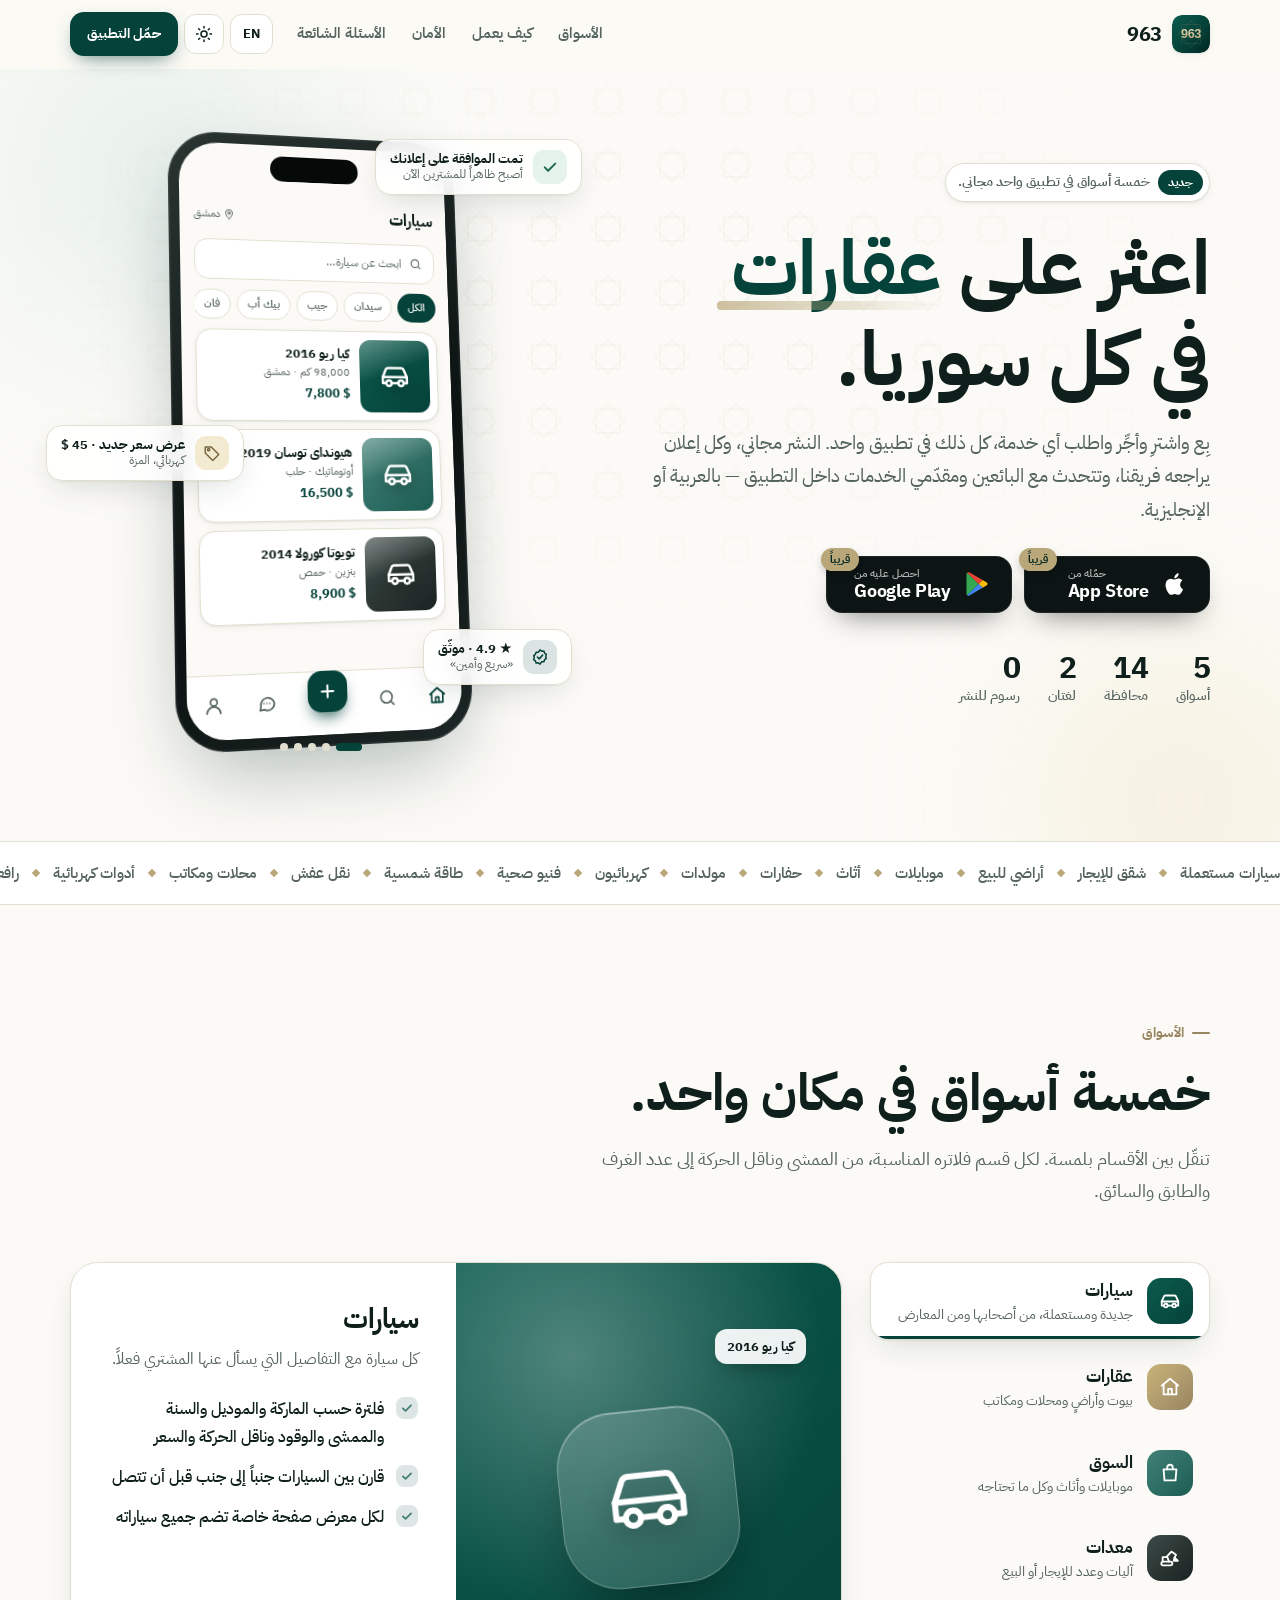
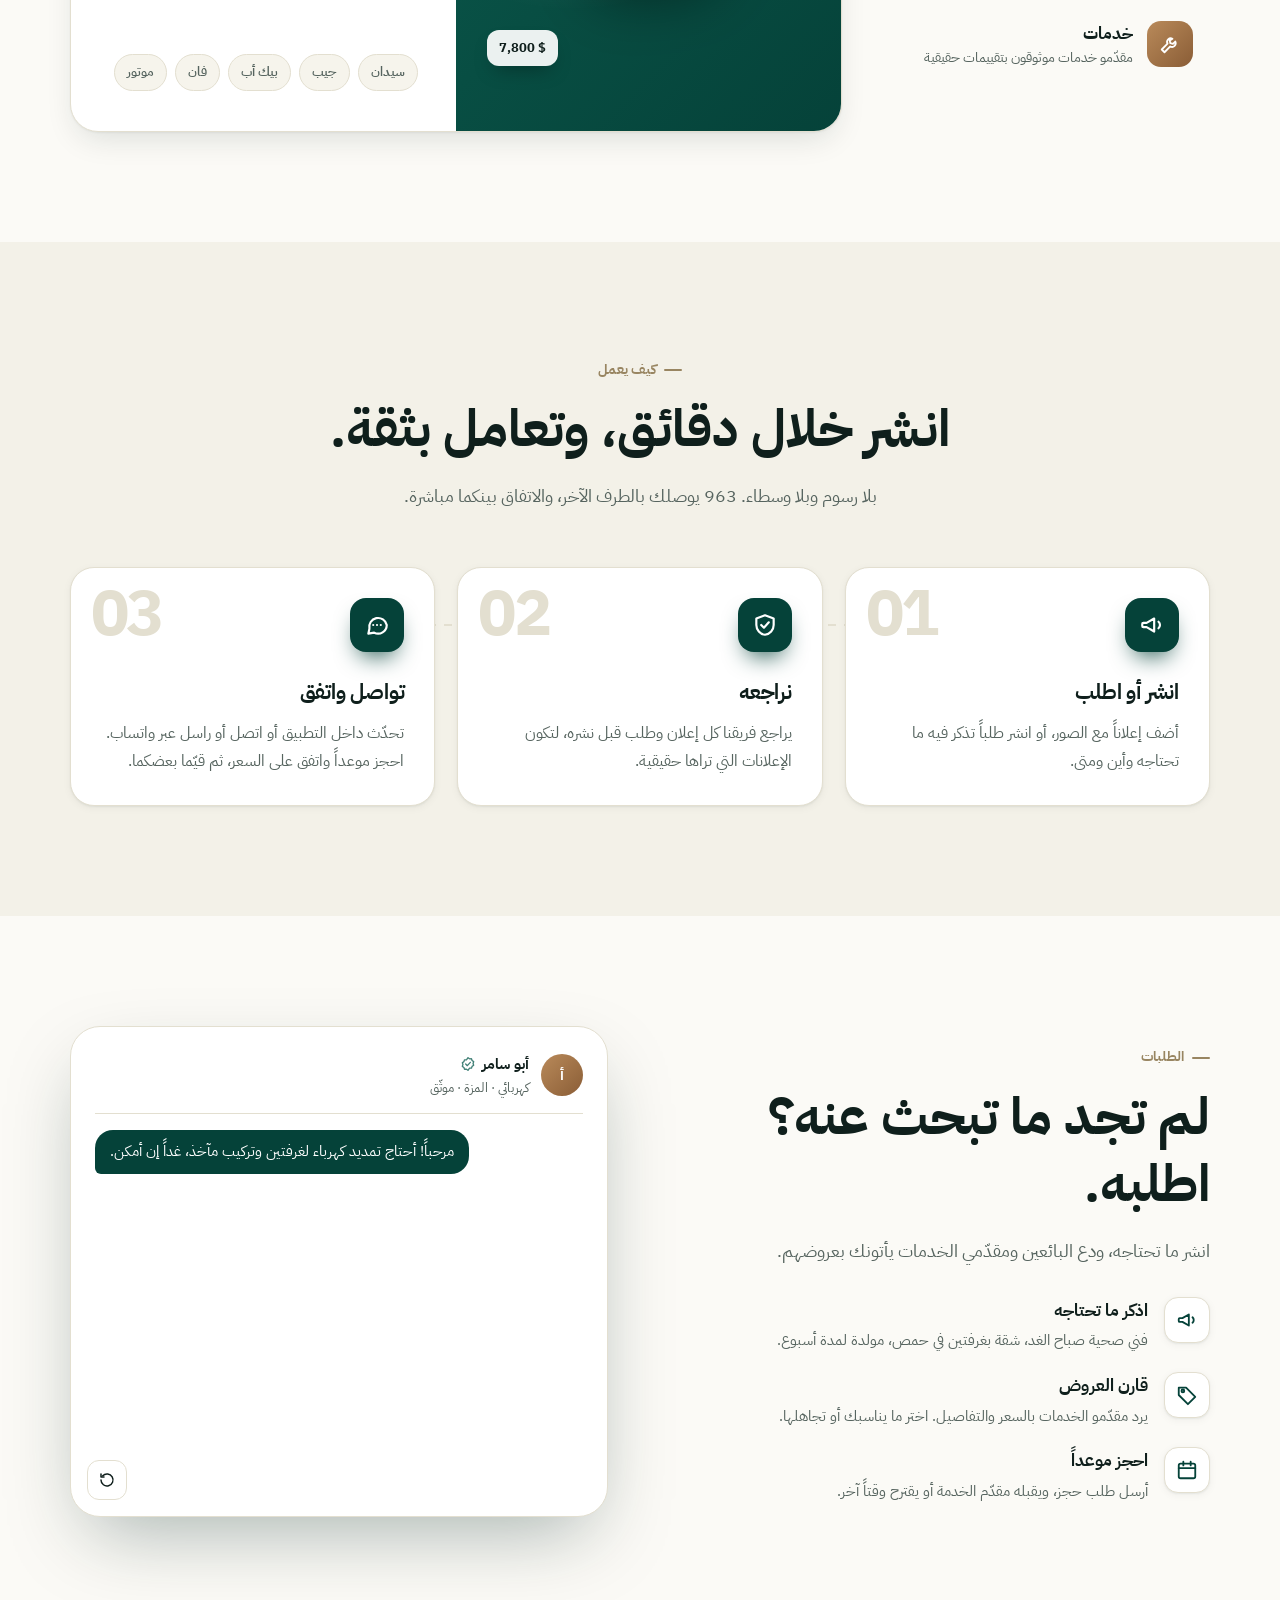
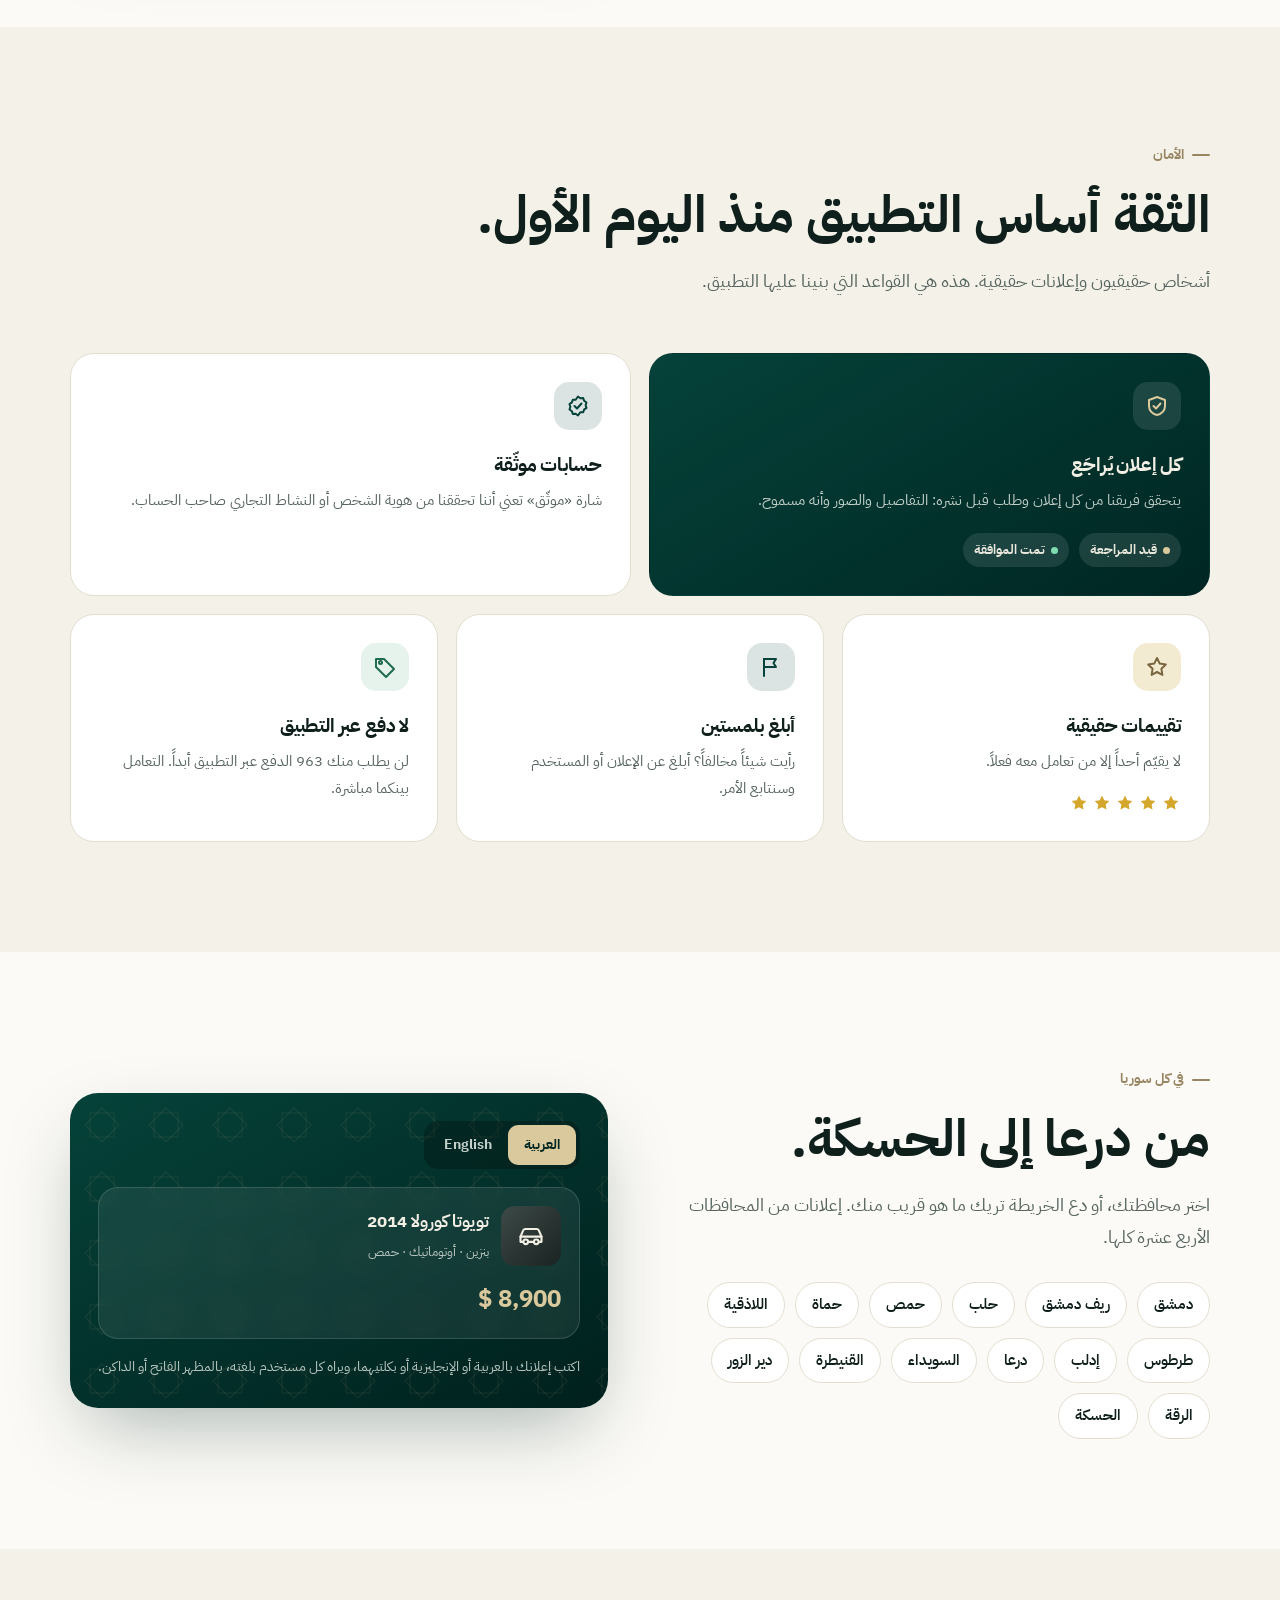
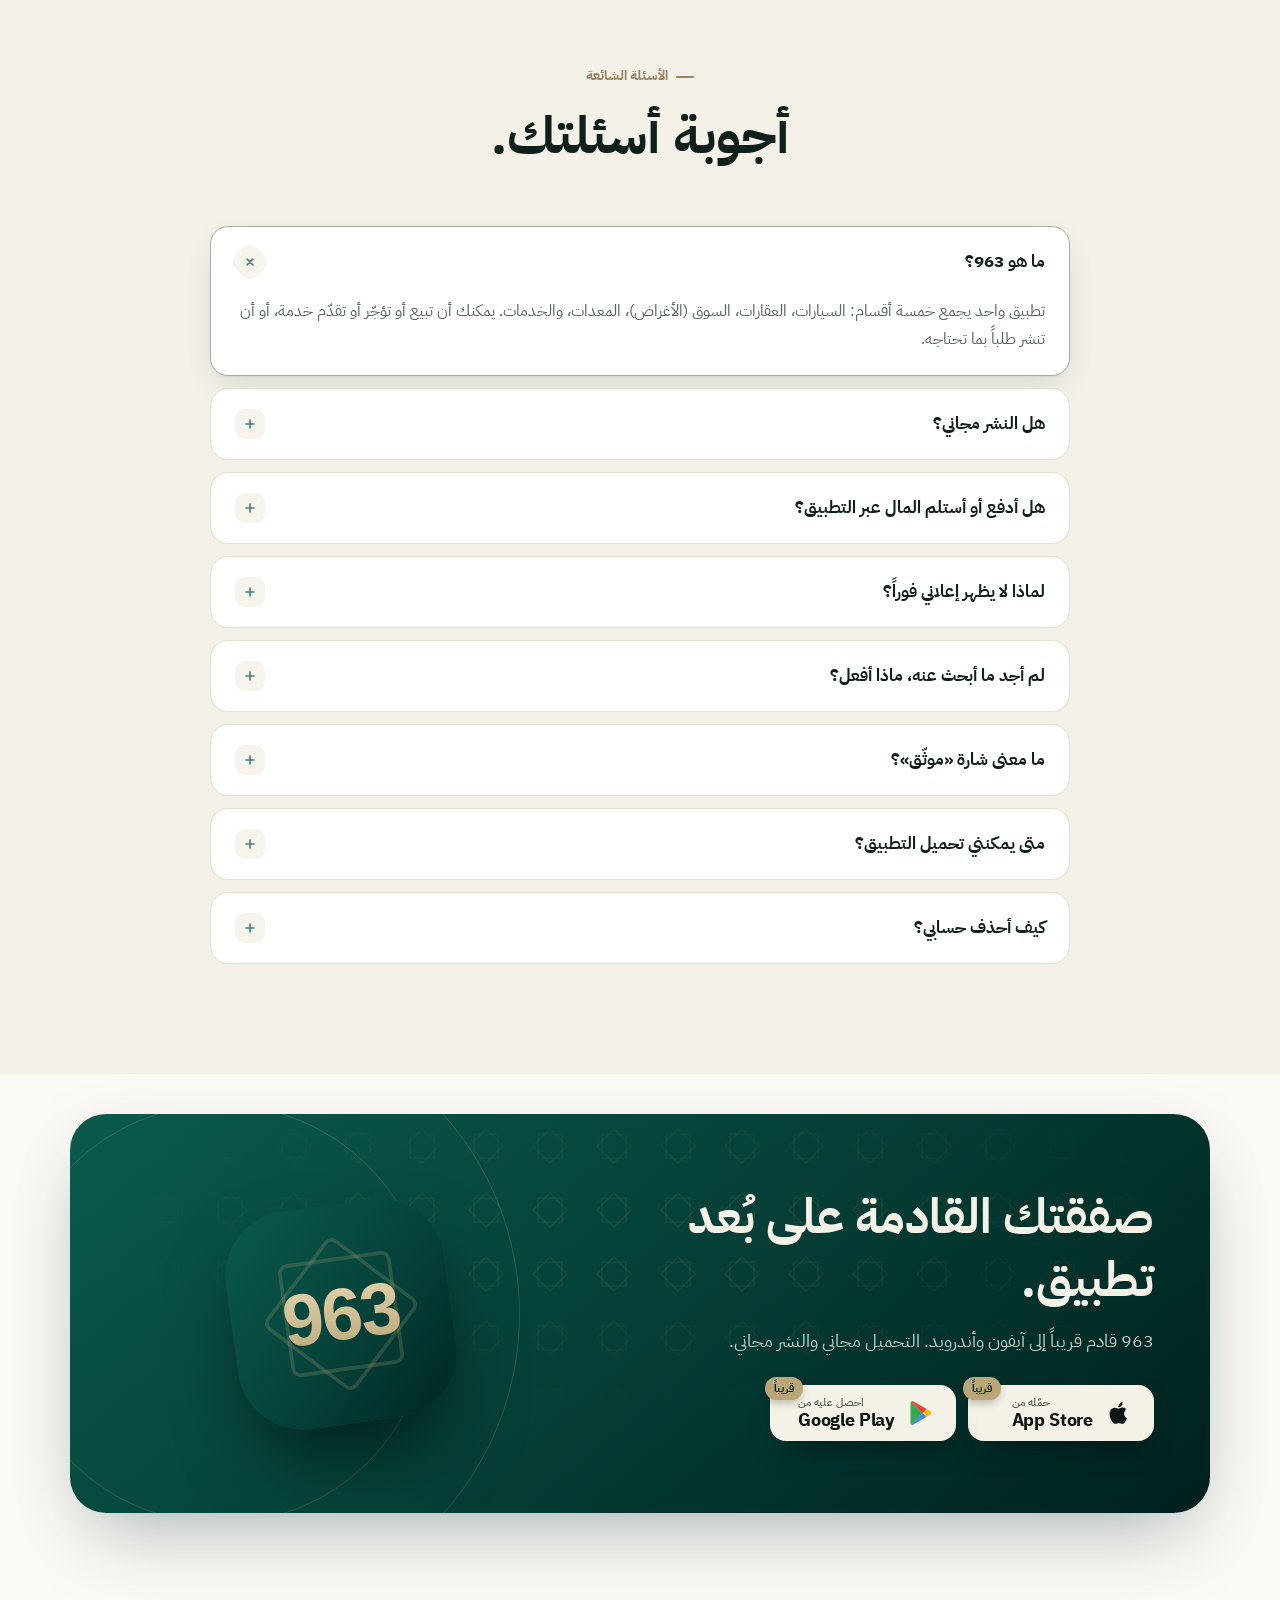
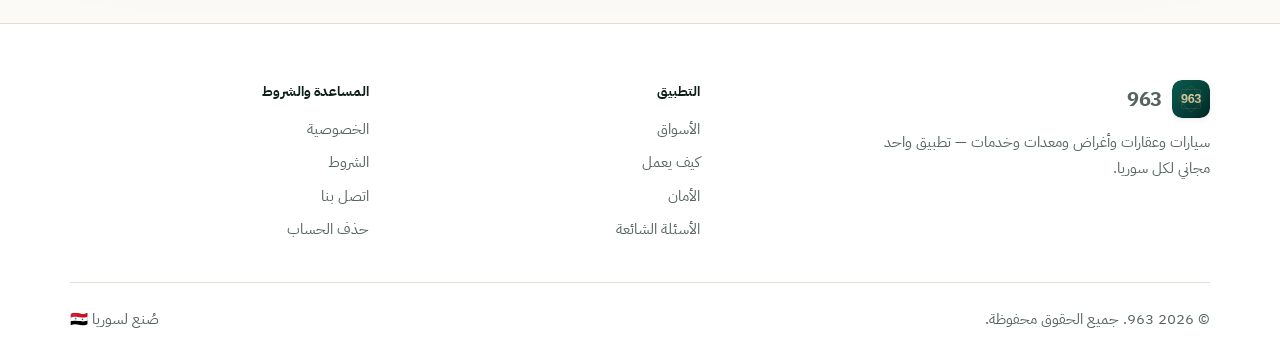
==== commit ca9ebae8: "Show 3D renders from assets/3d/<section>.png in the marketplace panels when present Co-Authored-By: " ====
--- a/ar/index.html
+++ b/ar/index.html
@@ -24,7 +24,7 @@
 <link rel="preconnect" href="https://fonts.googleapis.com">
 <link rel="preconnect" href="https://fonts.gstatic.com" crossorigin>
 <link href="https://fonts.googleapis.com/css2?family=IBM+Plex+Sans+Arabic:wght@400;500;600;700&family=Inter:wght@400;500;600;700;800&display=swap" rel="stylesheet">
-<link rel="stylesheet" href="../assets/site.css?v=25a30630">
+<link rel="stylesheet" href="../assets/site.css?v=b81cb1a3">
 <script>(function(){var d=document.documentElement;d.classList.add("no-js");var t=null;try{t=localStorage.getItem("963-theme")}catch(e){}if(!t)t=matchMedia("(prefers-color-scheme: dark)").matches?"dark":"light";d.setAttribute("data-theme",t)})();</script>
 </head>
 <body>
--- a/assets/site.css
+++ b/assets/site.css
@@ -537,3 +537,4 @@
 
 @media (max-width: 1180px) { .nav .page-link { display: none; } }
 @media (max-width: 860px) { .nav .page-link { display: block; } }
+.panel .art .art-3d { position: relative; width: 82%; max-height: 82%; object-fit: contain; filter: drop-shadow(0 30px 40px rgba(0,0,0,.4)); animation: bob 7s ease-in-out infinite; }
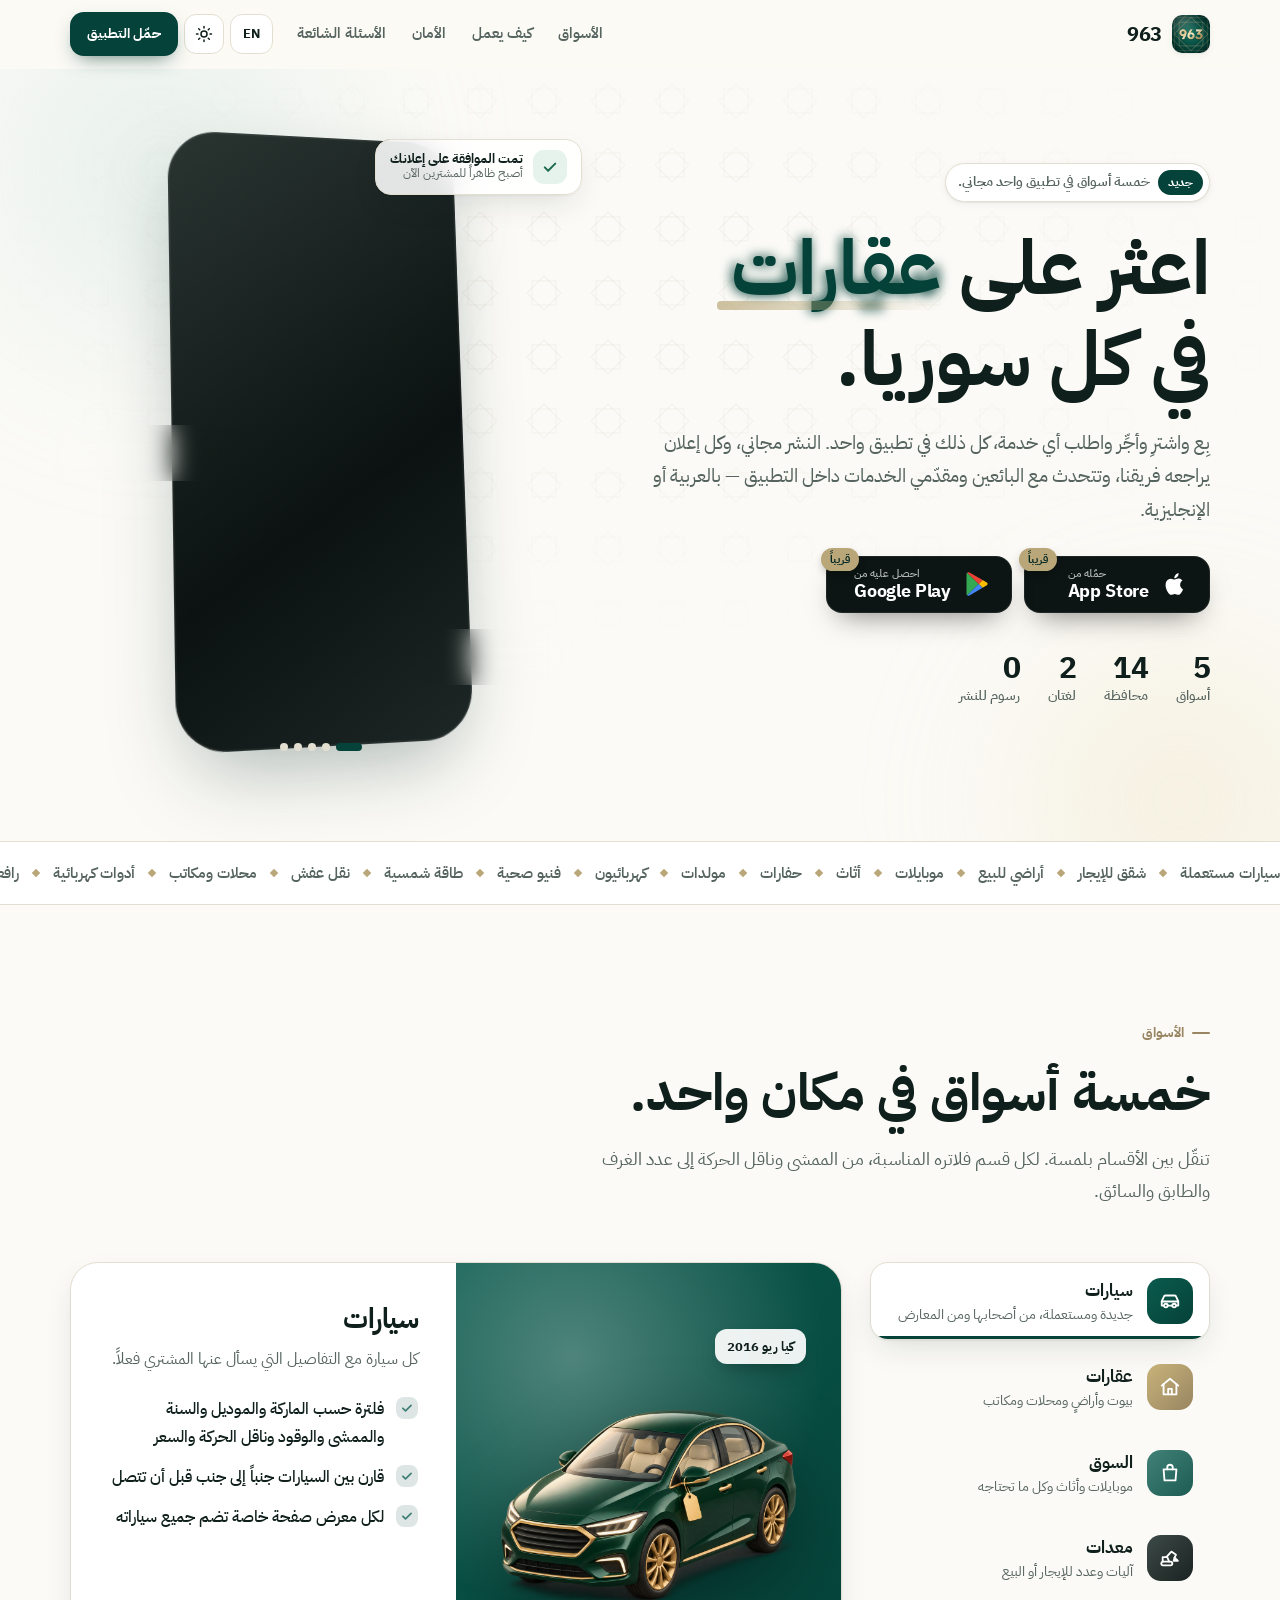
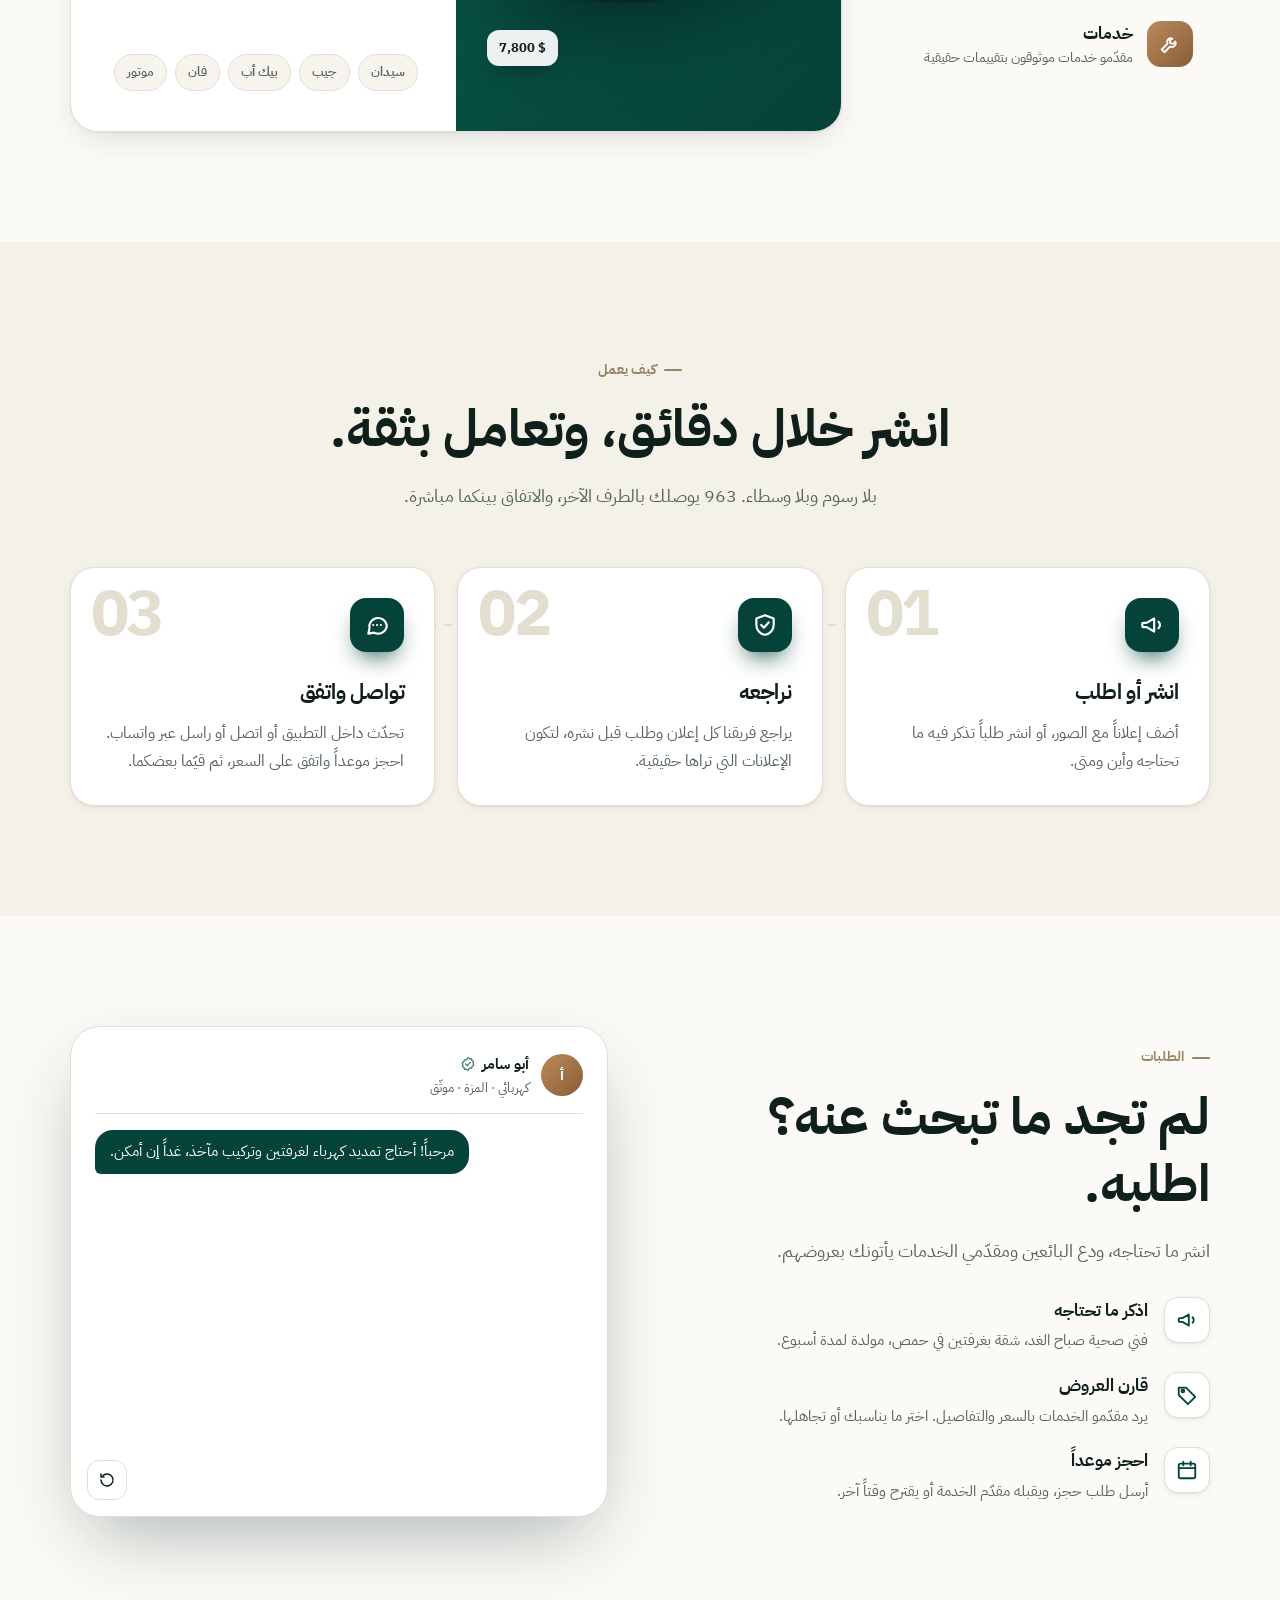
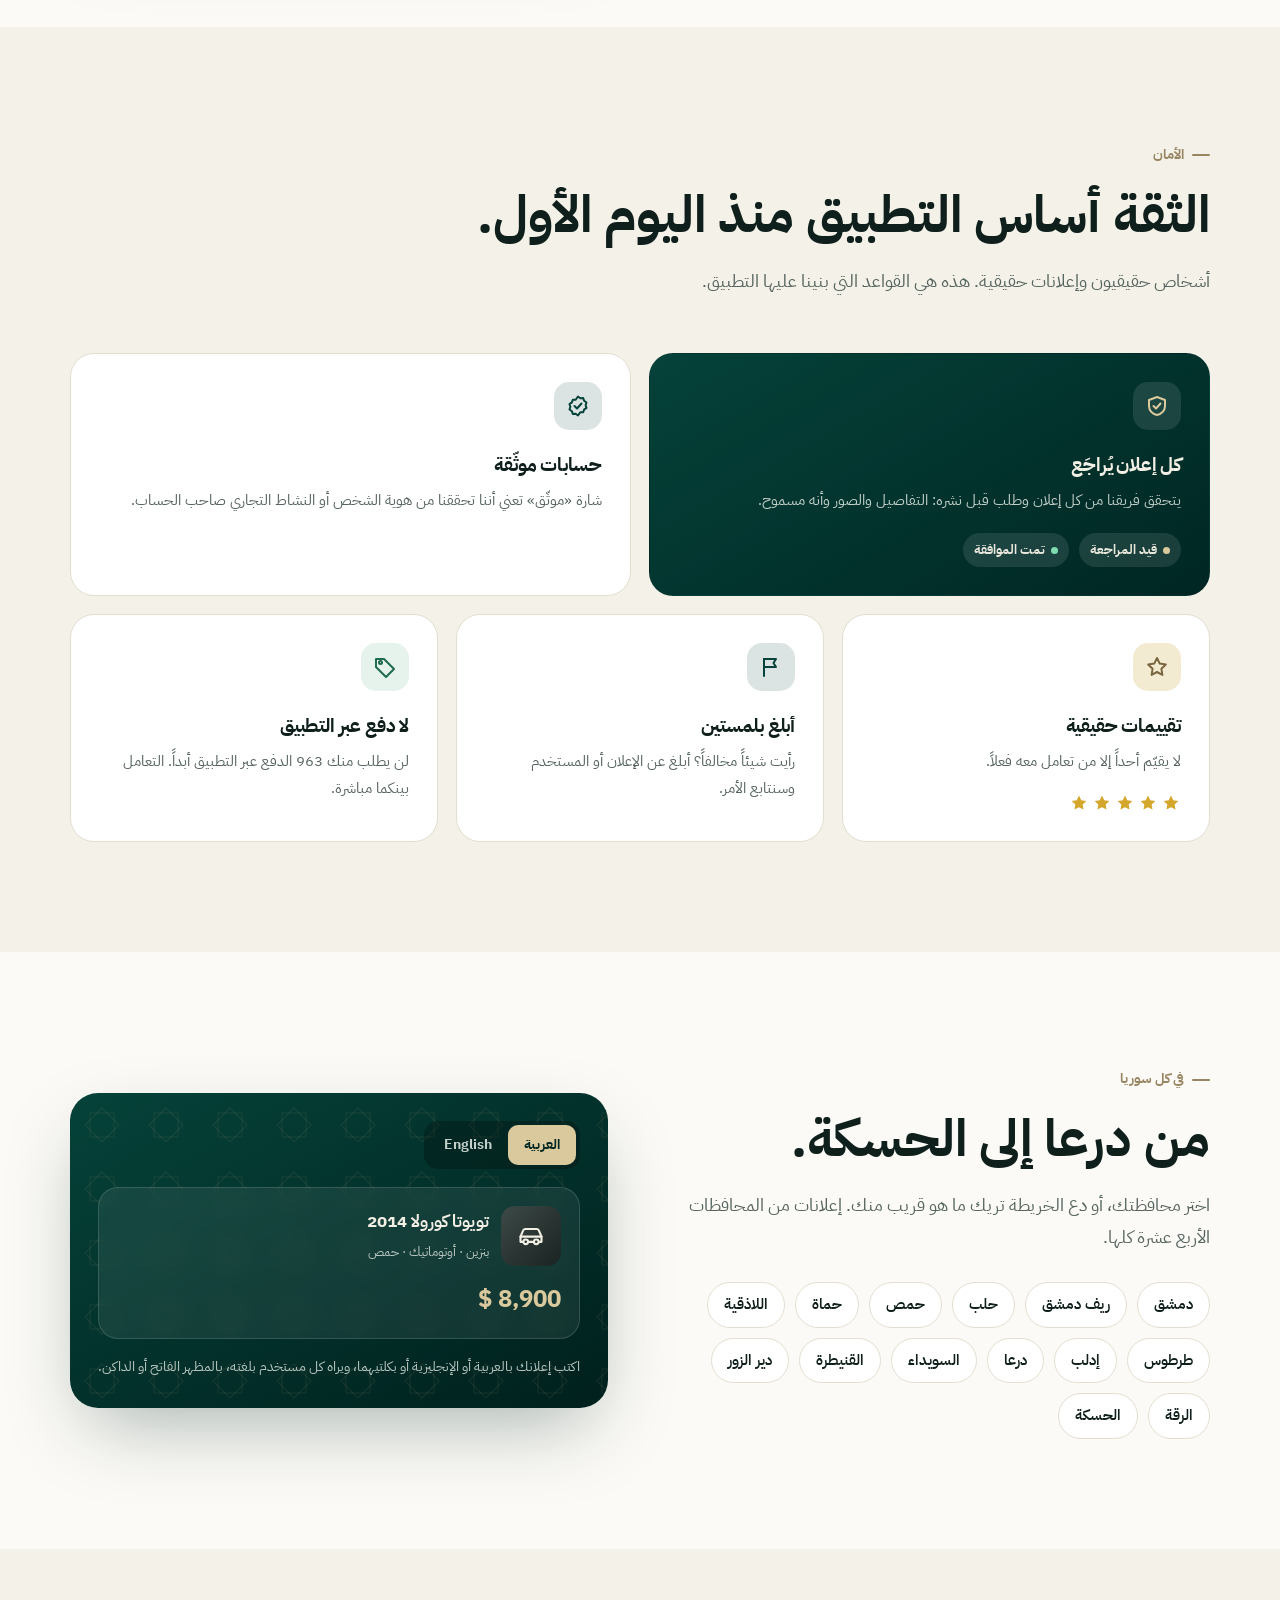
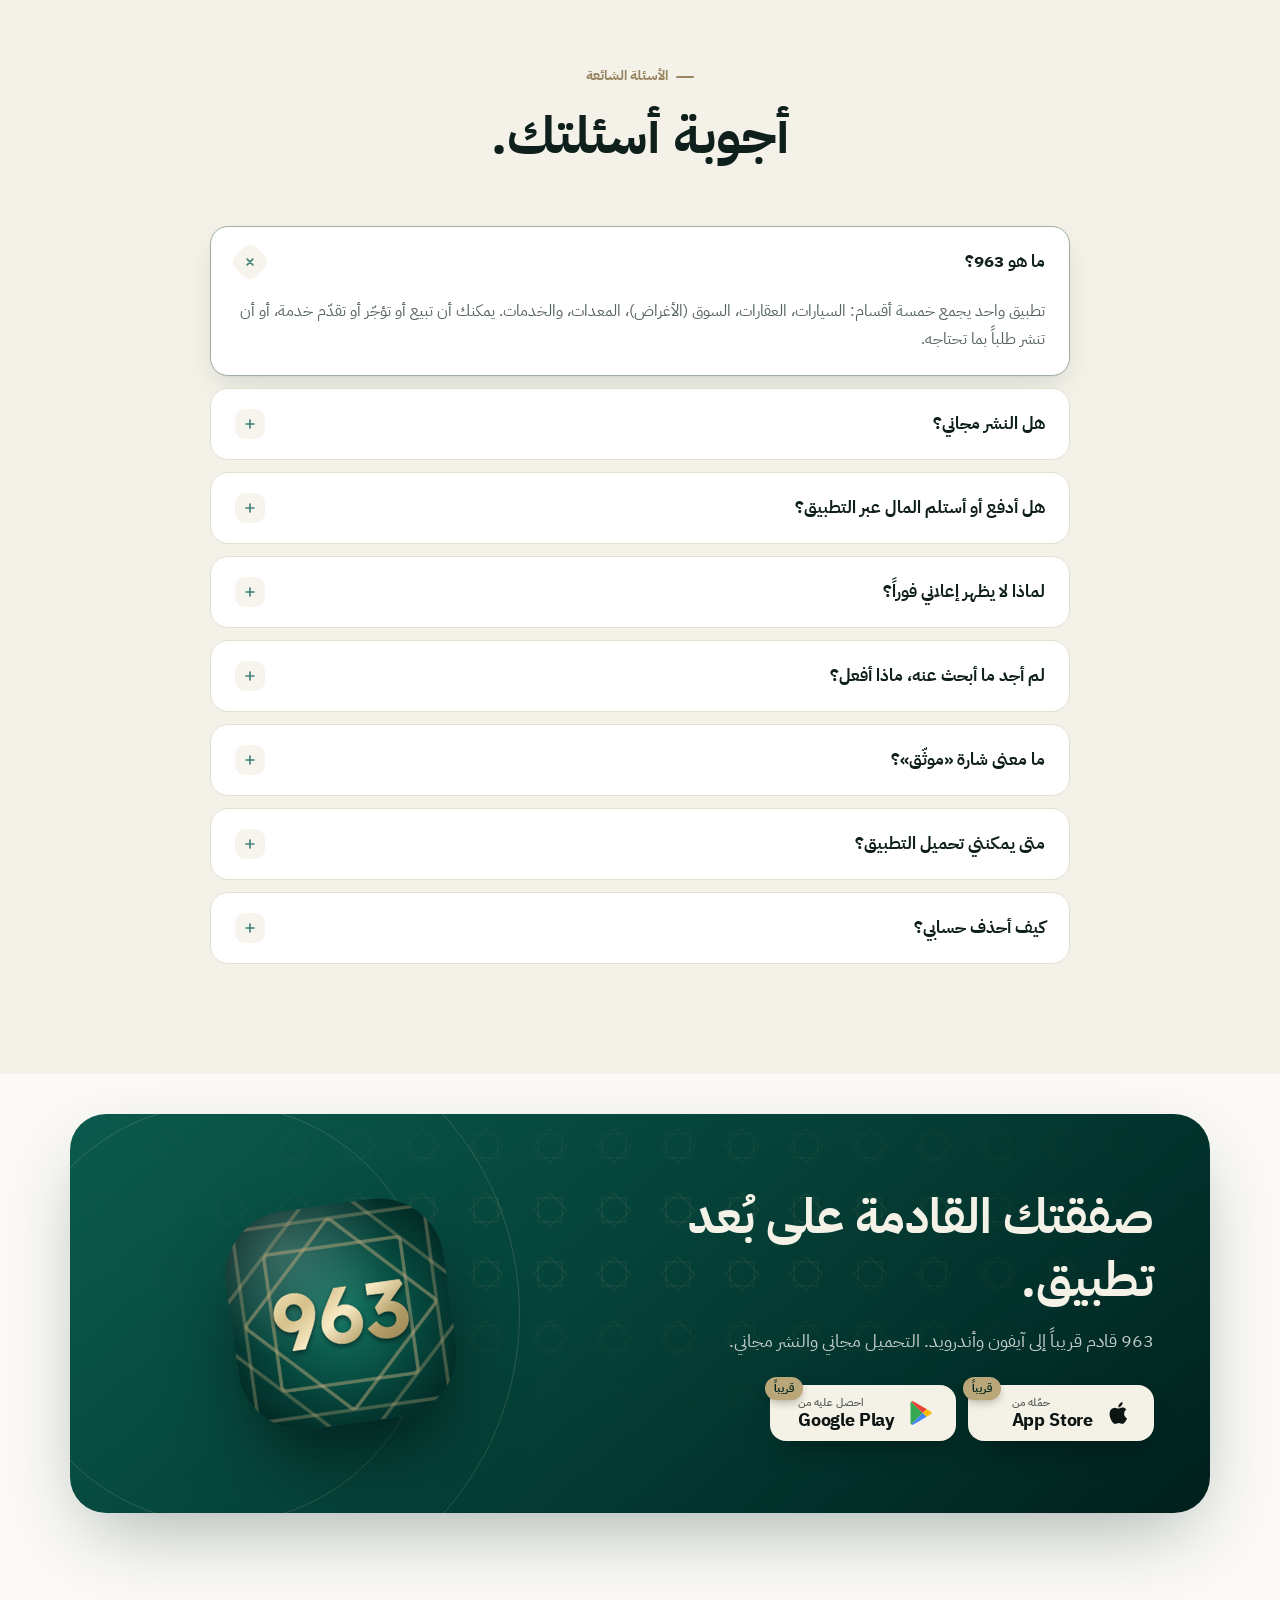
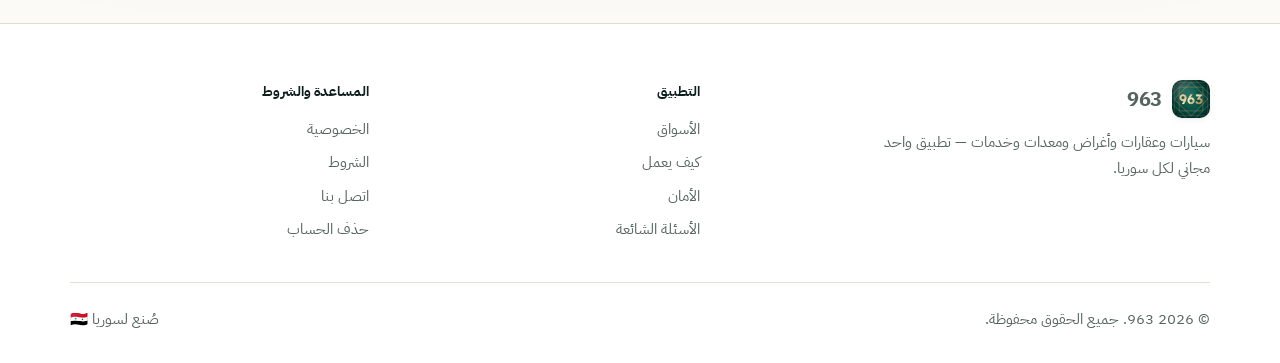
==== commit f2ce5326: "Use the new 963 app icon (V5 Gold foil) for the logo, favicons and link preview Co-Authored-By: Clau" ====
--- a/ar/index.html
+++ b/ar/index.html
@@ -18,7 +18,7 @@
 <meta property="og:image" content="https://963-app.com/assets/og-image.png">
 <meta property="og:locale" content="ar_SY">
 <meta name="twitter:card" content="summary_large_image">
-<link rel="icon" type="image/svg+xml" href="../assets/logo.svg">
+<link rel="icon" type="image/png" sizes="256x256" href="../assets/logo.png">
 <link rel="icon" type="image/png" sizes="192x192" href="../assets/icon-192.png">
 <link rel="apple-touch-icon" href="../assets/apple-touch-icon.png">
 <link rel="preconnect" href="https://fonts.googleapis.com">
@@ -31,7 +31,7 @@
 <a class="sr" href="#main">تخطَّ إلى المحتوى</a>
 <header class="site-header">
   <div class="wrap">
-    <a class="brand" href="./" aria-label="963 — الرئيسية"><img src="../assets/logo.svg" alt="" width="38" height="38"><bdi>963</bdi></a>
+    <a class="brand" href="./" aria-label="963 — الرئيسية"><img src="../assets/logo.png" alt="" width="38" height="38"><bdi>963</bdi></a>
     <nav class="nav" id="site-nav" aria-label="القائمة الرئيسية"><a href="#marketplaces">الأسواق</a><a href="#how">كيف يعمل</a><a href="#safety">الأمان</a><a href="#faq">الأسئلة الشائعة</a></nav>
     <div class="tools">
       <a class="icon-btn lang-btn" href="../" hreflang="en" lang="en" data-lang="en">EN</a>
@@ -69,7 +69,7 @@
     <div class="head reveal"><div class="kicker">الأسواق</div><h2 class="h2">خمسة أسواق في مكان واحد.</h2><p class="lede">تنقّل بين الأقسام بلمسة. لكل قسم فلاتره المناسبة، من الممشى وناقل الحركة إلى عدد الغرف والطابق والسائق.</p></div>
     <div class="explorer reveal">
       <div class="tablist" role="tablist" aria-label="الأسواق"><button class="tab" role="tab" id="tab-cars" aria-controls="panel-cars" aria-selected="true" tabindex="0"><span class="ti g1"><svg class="" viewBox="0 0 24 24" fill="none" stroke="currentColor" stroke-width="2" stroke-linecap="round" stroke-linejoin="round" aria-hidden="true"><path d="M5 17H3v-4.5l2.2-5.1A2 2 0 0 1 7 6h10a2 2 0 0 1 1.8 1.4l2.2 5.1V17h-2"/><path d="M3 12.5h18M9.5 17h5"/><circle cx="7.5" cy="17" r="2"/><circle cx="16.5" cy="17" r="2"/></svg></span><span><b>سيارات</b><small>جديدة ومستعملة، من أصحابها ومن المعارض</small></span><span class="bar"></span></button><button class="tab" role="tab" id="tab-homes" aria-controls="panel-homes" aria-selected="false" tabindex="-1"><span class="ti g2"><svg class="" viewBox="0 0 24 24" fill="none" stroke="currentColor" stroke-width="2" stroke-linecap="round" stroke-linejoin="round" aria-hidden="true"><path d="M3 10.5 12 3l9 7.5"/><path d="M5 9v11h14V9"/><path d="M10 20v-6h4v6"/></svg></span><span><b>عقارات</b><small>بيوت وأراضٍ ومحلات ومكاتب</small></span><span class="bar"></span></button><button class="tab" role="tab" id="tab-goods" aria-controls="panel-goods" aria-selected="false" tabindex="-1"><span class="ti g3"><svg class="" viewBox="0 0 24 24" fill="none" stroke="currentColor" stroke-width="2" stroke-linecap="round" stroke-linejoin="round" aria-hidden="true"><path d="M5 8h14l-1 12H6L5 8z"/><path d="M9 8V6a3 3 0 0 1 6 0v2"/></svg></span><span><b>السوق</b><small>موبايلات وأثاث وكل ما تحتاجه</small></span><span class="bar"></span></button><button class="tab" role="tab" id="tab-equipment" aria-controls="panel-equipment" aria-selected="false" tabindex="-1"><span class="ti g4"><svg class="" viewBox="0 0 24 24" fill="none" stroke="currentColor" stroke-width="2" stroke-linecap="round" stroke-linejoin="round" aria-hidden="true"><path d="M2.5 18a2 2 0 0 1 2-2h8a2 2 0 0 1 0 4h-8a2 2 0 0 1-2-2z"/><path d="M4 16v-5h5l2 5"/><path d="M8 11l5.5-6 5 3.5-1.5 3"/><path d="M17 11.5l3.5 3.5h-4.5z"/></svg></span><span><b>معدات</b><small>آليات وعدد للإيجار أو البيع</small></span><span class="bar"></span></button><button class="tab" role="tab" id="tab-services" aria-controls="panel-services" aria-selected="false" tabindex="-1"><span class="ti g5"><svg class="" viewBox="0 0 24 24" fill="none" stroke="currentColor" stroke-width="2" stroke-linecap="round" stroke-linejoin="round" aria-hidden="true"><path d="M14.7 6.3a4 4 0 0 0-5.4 5.4L3 18l3 3 6.3-6.3a4 4 0 0 0 5.4-5.4l-2.5 2.5-2.8-.7-.7-2.8z"/></svg></span><span><b>خدمات</b><small>مقدّمو خدمات موثوقون بتقييمات حقيقية</small></span><span class="bar"></span></button></div>
-      <div class="panels"><div class="panel on" role="tabpanel" id="panel-cars" aria-labelledby="tab-cars"><div class="art g1"><div class="big"><svg class="" viewBox="0 0 24 24" fill="none" stroke="currentColor" stroke-width="1.6" stroke-linecap="round" stroke-linejoin="round" aria-hidden="true"><path d="M5 17H3v-4.5l2.2-5.1A2 2 0 0 1 7 6h10a2 2 0 0 1 1.8 1.4l2.2 5.1V17h-2"/><path d="M3 12.5h18M9.5 17h5"/><circle cx="7.5" cy="17" r="2"/><circle cx="16.5" cy="17" r="2"/></svg></div><span class="chip c1">كيا ريو 2016</span><span class="chip c2"><bdi>7,800 $</bdi></span></div><div class="body"><h3>سيارات</h3><p>كل سيارة مع التفاصيل التي يسأل عنها المشتري فعلاً.</p><ul class="ticks"><li>فلترة حسب الماركة والموديل والسنة والممشى والوقود وناقل الحركة والسعر</li><li>قارن بين السيارات جنباً إلى جنب قبل أن تتصل</li><li>لكل معرض صفحة خاصة تضم جميع سياراته</li></ul><div class="tags"><span>سيدان</span><span>جيب</span><span>بيك أب</span><span>فان</span><span>موتور</span></div></div></div><div class="panel" role="tabpanel" id="panel-homes" aria-labelledby="tab-homes"><div class="art g2"><div class="big"><svg class="" viewBox="0 0 24 24" fill="none" stroke="currentColor" stroke-width="1.6" stroke-linecap="round" stroke-linejoin="round" aria-hidden="true"><path d="M3 10.5 12 3l9 7.5"/><path d="M5 9v11h14V9"/><path d="M10 20v-6h4v6"/></svg></div><span class="chip c1">140 م² · المزة</span><span class="chip c2"><bdi>85,000 $</bdi></span></div><div class="body"><h3>عقارات</h3><p>اشترِ أو استأجر، واعرف موقعه بالضبط.</p><ul class="ticks"><li>شقق وبيوت وأراضٍ ومحلات ومكاتب للبيع أو الإيجار</li><li>عدد الغرف والمساحة والطابق والفرش بنظرة واحدة</li><li>تصفّح على الخريطة واكتشف ما هو قريب منك</li></ul><div class="tags"><span>شقة</span><span>فيلا</span><span>أرض</span><span>محل</span><span>مكتب</span></div></div></div><div class="panel" role="tabpanel" id="panel-goods" aria-labelledby="tab-goods"><div class="art g3"><div class="big"><svg class="" viewBox="0 0 24 24" fill="none" stroke="currentColor" stroke-width="1.6" stroke-linecap="round" stroke-linejoin="round" aria-hidden="true"><path d="M5 8h14l-1 12H6L5 8z"/><path d="M9 8V6a3 3 0 0 1 6 0v2"/></svg></div><span class="chip c1">آيفون 13</span><span class="chip c2"><bdi>420 $</bdi></span></div><div class="body"><h3>السوق</h3><p>ما لم تعد تستخدمه، قد يحتاجه غيرك.</p><ul class="ticks"><li>موبايلات وإلكترونيات وأثاث وكهربائيات وألبسة وأغراض أطفال</li><li>جديد أو مستعمل، مع صور وسعر واضح</li><li>احفظ بحثك وتلقَّ إشعاراً عند نشر شيء جديد</li></ul><div class="tags"><span>موبايلات</span><span>إلكترونيات</span><span>أثاث</span><span>كهربائيات</span><span>أطفال</span></div></div></div><div class="panel" role="tabpanel" id="panel-equipment" aria-labelledby="tab-equipment"><div class="art g4"><div class="big"><svg class="" viewBox="0 0 24 24" fill="none" stroke="currentColor" stroke-width="1.6" stroke-linecap="round" stroke-linejoin="round" aria-hidden="true"><path d="M2.5 18a2 2 0 0 1 2-2h8a2 2 0 0 1 0 4h-8a2 2 0 0 1-2-2z"/><path d="M4 16v-5h5l2 5"/><path d="M8 11l5.5-6 5 3.5-1.5 3"/><path d="M17 11.5l3.5 3.5h-4.5z"/></svg></div><span class="chip c1">CAT 320</span><span class="chip c2"><bdi>180 $/يوم</bdi></span></div><div class="body"><h3>معدات</h3><p>الآلية المناسبة لعملك، مع سائق أو بدونه.</p><ul class="ticks"><li>حفارات وتركسات ورافعات وشاحنات ومولدات وعدد</li><li>إيجار بالساعة أو اليوم أو الأسبوع أو الشهر أو بالمقطوعية</li><li>أرسل طلب حجز للتواريخ التي تحتاجها</li></ul><div class="tags"><span>حفارة</span><span>تركس</span><span>رافعة</span><span>مولدة</span><span>شاحنة</span></div></div></div><div class="panel" role="tabpanel" id="panel-services" aria-labelledby="tab-services"><div class="art g5"><div class="big"><svg class="" viewBox="0 0 24 24" fill="none" stroke="currentColor" stroke-width="1.6" stroke-linecap="round" stroke-linejoin="round" aria-hidden="true"><path d="M14.7 6.3a4 4 0 0 0-5.4 5.4L3 18l3 3 6.3-6.3a4 4 0 0 0 5.4-5.4l-2.5 2.5-2.8-.7-.7-2.8z"/></svg></div><span class="chip c1">★ 4.9</span><span class="chip c2"><bdi>120 عملاً</bdi></span></div><div class="body"><h3>خدمات</h3><p>انشر طلبك مرة واحدة، واستقبل عروض أسعار من مقدّمي الخدمات القريبين منك.</p><ul class="ticks"><li>صحية وكهرباء ونجارة ودهان وتنظيف وصيانة مكيفات ونقل وطاقة شمسية</li><li>صفحة لكل مقدّم خدمة فيها صور أعماله ومناطق عمله وتقييماته</li><li>احجز اليوم والساعة، وقيّم العمل عند انتهائه</li></ul><div class="tags"><span>كهربائي</span><span>صحية</span><span>طاقة شمسية</span><span>نقل</span><span>تنظيف</span></div></div></div></div>
+      <div class="panels"><div class="panel on" role="tabpanel" id="panel-cars" aria-labelledby="tab-cars"><div class="art g1"><img class="art-3d" src="../assets/3d/cars.png" alt="" loading="lazy"><span class="chip c1">كيا ريو 2016</span><span class="chip c2"><bdi>7,800 $</bdi></span></div><div class="body"><h3>سيارات</h3><p>كل سيارة مع التفاصيل التي يسأل عنها المشتري فعلاً.</p><ul class="ticks"><li>فلترة حسب الماركة والموديل والسنة والممشى والوقود وناقل الحركة والسعر</li><li>قارن بين السيارات جنباً إلى جنب قبل أن تتصل</li><li>لكل معرض صفحة خاصة تضم جميع سياراته</li></ul><div class="tags"><span>سيدان</span><span>جيب</span><span>بيك أب</span><span>فان</span><span>موتور</span></div></div></div><div class="panel" role="tabpanel" id="panel-homes" aria-labelledby="tab-homes"><div class="art g2"><img class="art-3d" src="../assets/3d/homes.png" alt="" loading="lazy"><span class="chip c1">140 م² · المزة</span><span class="chip c2"><bdi>85,000 $</bdi></span></div><div class="body"><h3>عقارات</h3><p>اشترِ أو استأجر، واعرف موقعه بالضبط.</p><ul class="ticks"><li>شقق وبيوت وأراضٍ ومحلات ومكاتب للبيع أو الإيجار</li><li>عدد الغرف والمساحة والطابق والفرش بنظرة واحدة</li><li>تصفّح على الخريطة واكتشف ما هو قريب منك</li></ul><div class="tags"><span>شقة</span><span>فيلا</span><span>أرض</span><span>محل</span><span>مكتب</span></div></div></div><div class="panel" role="tabpanel" id="panel-goods" aria-labelledby="tab-goods"><div class="art g3"><img class="art-3d" src="../assets/3d/goods.png" alt="" loading="lazy"><span class="chip c1">آيفون 13</span><span class="chip c2"><bdi>420 $</bdi></span></div><div class="body"><h3>السوق</h3><p>ما لم تعد تستخدمه، قد يحتاجه غيرك.</p><ul class="ticks"><li>موبايلات وإلكترونيات وأثاث وكهربائيات وألبسة وأغراض أطفال</li><li>جديد أو مستعمل، مع صور وسعر واضح</li><li>احفظ بحثك وتلقَّ إشعاراً عند نشر شيء جديد</li></ul><div class="tags"><span>موبايلات</span><span>إلكترونيات</span><span>أثاث</span><span>كهربائيات</span><span>أطفال</span></div></div></div><div class="panel" role="tabpanel" id="panel-equipment" aria-labelledby="tab-equipment"><div class="art g4"><img class="art-3d" src="../assets/3d/equipment.png" alt="" loading="lazy"><span class="chip c1">CAT 320</span><span class="chip c2"><bdi>180 $/يوم</bdi></span></div><div class="body"><h3>معدات</h3><p>الآلية المناسبة لعملك، مع سائق أو بدونه.</p><ul class="ticks"><li>حفارات وتركسات ورافعات وشاحنات ومولدات وعدد</li><li>إيجار بالساعة أو اليوم أو الأسبوع أو الشهر أو بالمقطوعية</li><li>أرسل طلب حجز للتواريخ التي تحتاجها</li></ul><div class="tags"><span>حفارة</span><span>تركس</span><span>رافعة</span><span>مولدة</span><span>شاحنة</span></div></div></div><div class="panel" role="tabpanel" id="panel-services" aria-labelledby="tab-services"><div class="art g5"><img class="art-3d" src="../assets/3d/services.png" alt="" loading="lazy"><span class="chip c1">★ 4.9</span><span class="chip c2"><bdi>120 عملاً</bdi></span></div><div class="body"><h3>خدمات</h3><p>انشر طلبك مرة واحدة، واستقبل عروض أسعار من مقدّمي الخدمات القريبين منك.</p><ul class="ticks"><li>صحية وكهرباء ونجارة ودهان وتنظيف وصيانة مكيفات ونقل وطاقة شمسية</li><li>صفحة لكل مقدّم خدمة فيها صور أعماله ومناطق عمله وتقييماته</li><li>احجز اليوم والساعة، وقيّم العمل عند انتهائه</li></ul><div class="tags"><span>كهربائي</span><span>صحية</span><span>طاقة شمسية</span><span>نقل</span><span>تنظيف</span></div></div></div></div>
     </div>
   </div>
 </section>
@@ -125,7 +125,7 @@
     <div class="cta-box reveal">
       <div class="pattern" aria-hidden="true"></div><div class="cta-ring" aria-hidden="true"></div><div class="cta-ring r2" aria-hidden="true"></div>
       <div><h2>صفقتك القادمة على بُعد تطبيق.</h2><p>⁦963⁩ قادم قريباً إلى آيفون وأندرويد. التحميل مجاني والنشر مجاني.</p><div class="stores "><span role="img" aria-label="حمّله من App Store — قريباً" class="store"><svg viewBox="0 0 24 24" fill="currentColor" aria-hidden="true"><path d="M16.4 12.6c0-2.3 1.9-3.4 2-3.5-1.1-1.6-2.8-1.8-3.4-1.8-1.4-.1-2.8.9-3.5.9-.7 0-1.8-.8-3-.8-1.5 0-3 .9-3.8 2.3-1.6 2.8-.4 7 1.2 9.3.8 1.1 1.7 2.4 2.9 2.3 1.2 0 1.6-.7 3-.7s1.8.7 3 .7c1.3 0 2.1-1.1 2.8-2.3.9-1.3 1.3-2.6 1.3-2.6s-2.5-1-2.5-3.8zM14.1 5.8c.6-.8 1.1-1.9 1-3-.9 0-2.1.6-2.7 1.4-.6.7-1.1 1.8-1 2.9 1 .1 2.1-.5 2.7-1.3z"/></svg><span dir="ltr"><small>حمّله من</small><strong>App Store</strong></span><span class="soon">قريباً</span></span><span role="img" aria-label="احصل عليه من Google Play — قريباً" class="store"><svg viewBox="0 0 24 24" aria-hidden="true"><path fill="#34A853" d="M3.6 2.3 13.4 12 3.6 21.7a1 1 0 0 1-.6-.9V3.2c0-.4.2-.7.6-.9z"/><path fill="#FBBC04" d="m16.8 8.6 3.6 2.1c.9.5.9 1.8 0 2.4l-3.6 2.1-3.4-3.2z"/><path fill="#4285F4" d="M3.6 21.7 13.4 12l3.4 3.2L5.2 22c-.6.3-1.2.2-1.6-.3z"/><path fill="#EA4335" d="M3.6 2.3c.4-.5 1-.6 1.6-.3l11.6 6.6-3.4 3.4z"/></svg><span dir="ltr"><small>احصل عليه من</small><strong>Google Play</strong></span><span class="soon">قريباً</span></span></div></div>
-      <div class="cta-logo"><img src="../assets/logo.svg" alt="963" width="220" height="220"></div>
+      <div class="cta-logo"><img src="../assets/logo.png" alt="963" width="220" height="220"></div>
     </div>
   </div>
 </section>
@@ -134,7 +134,7 @@
   <div class="wrap">
     <div class="foot-grid">
       <div>
-        <a class="brand" href="./"><img src="../assets/logo.svg" alt="" width="38" height="38"><bdi>963</bdi></a>
+        <a class="brand" href="./"><img src="../assets/logo.png" alt="" width="38" height="38"><bdi>963</bdi></a>
         <p>سيارات وعقارات وأغراض ومعدات وخدمات — تطبيق واحد مجاني لكل سوريا.</p>
       </div>
       <div><h4>التطبيق</h4><nav><a href="./#marketplaces">الأسواق</a><a href="./#how">كيف يعمل</a><a href="./#safety">الأمان</a><a href="./#faq">الأسئلة الشائعة</a></nav></div>
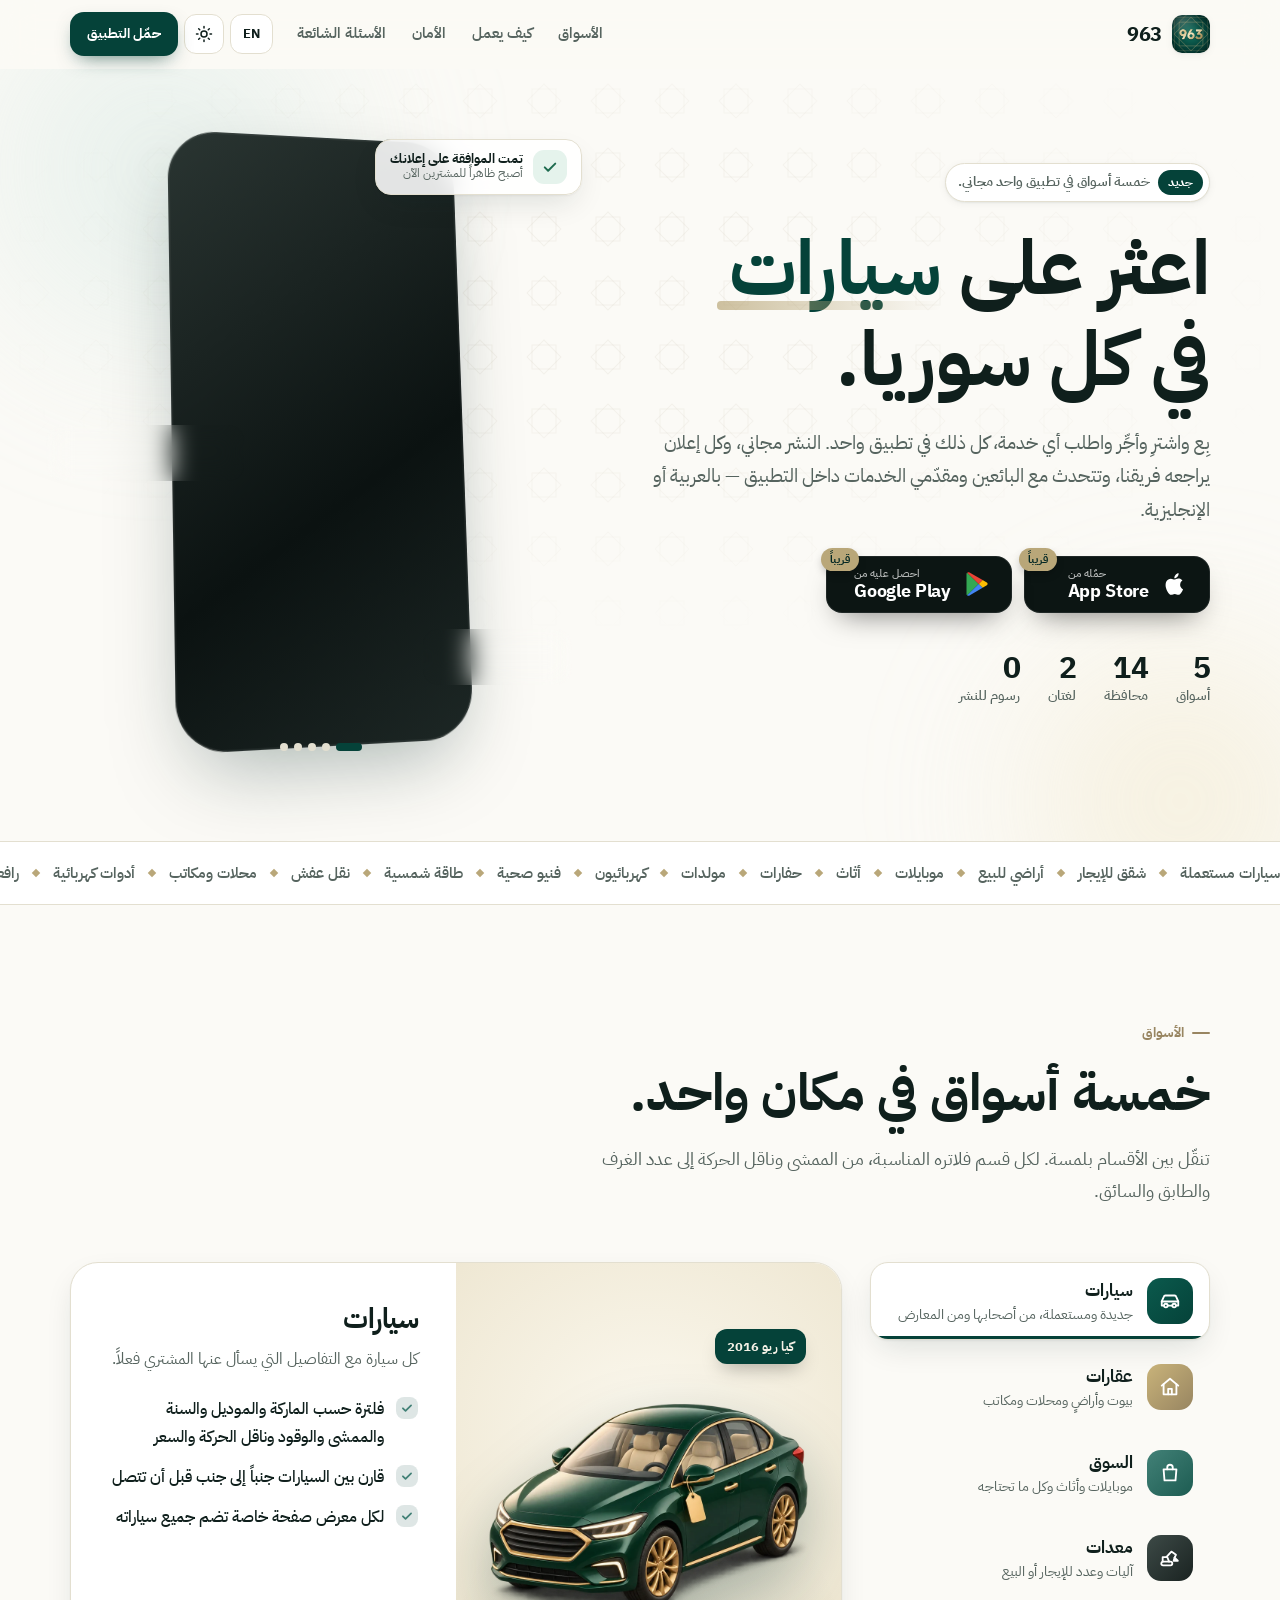
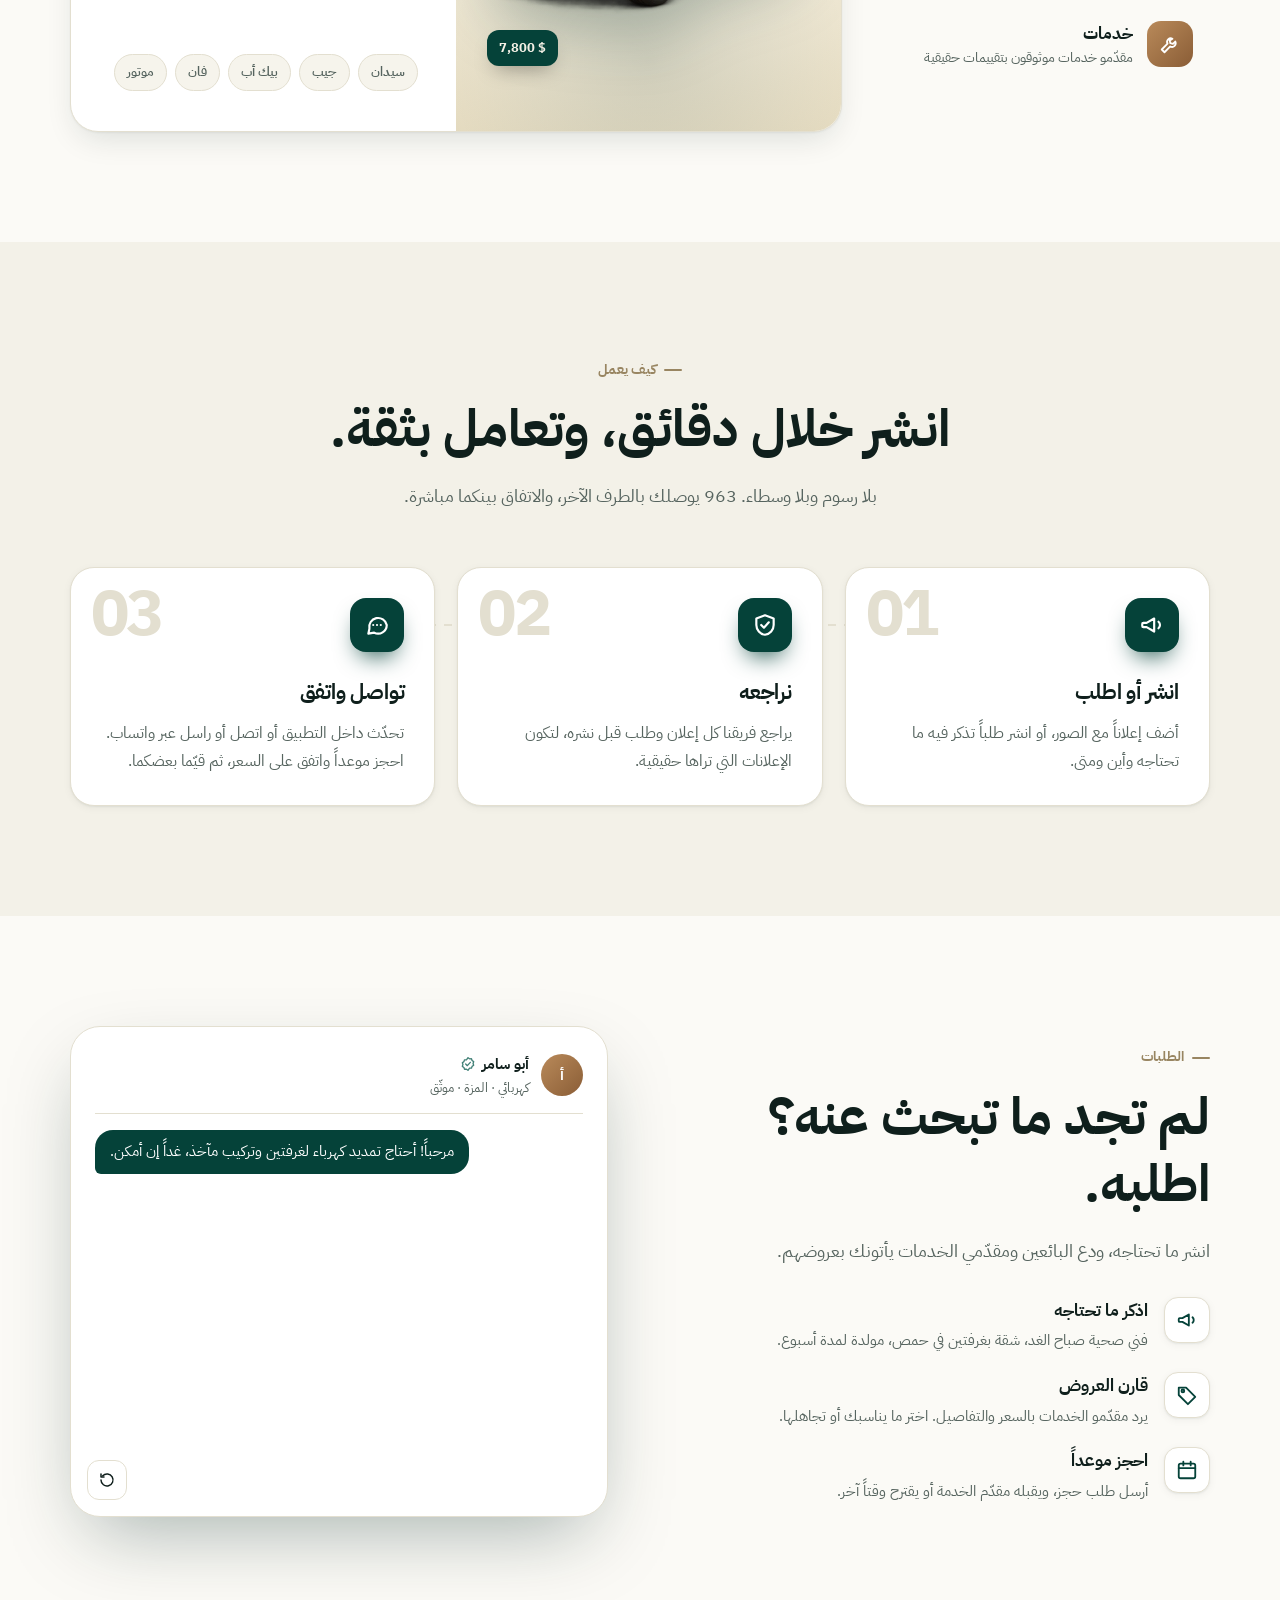
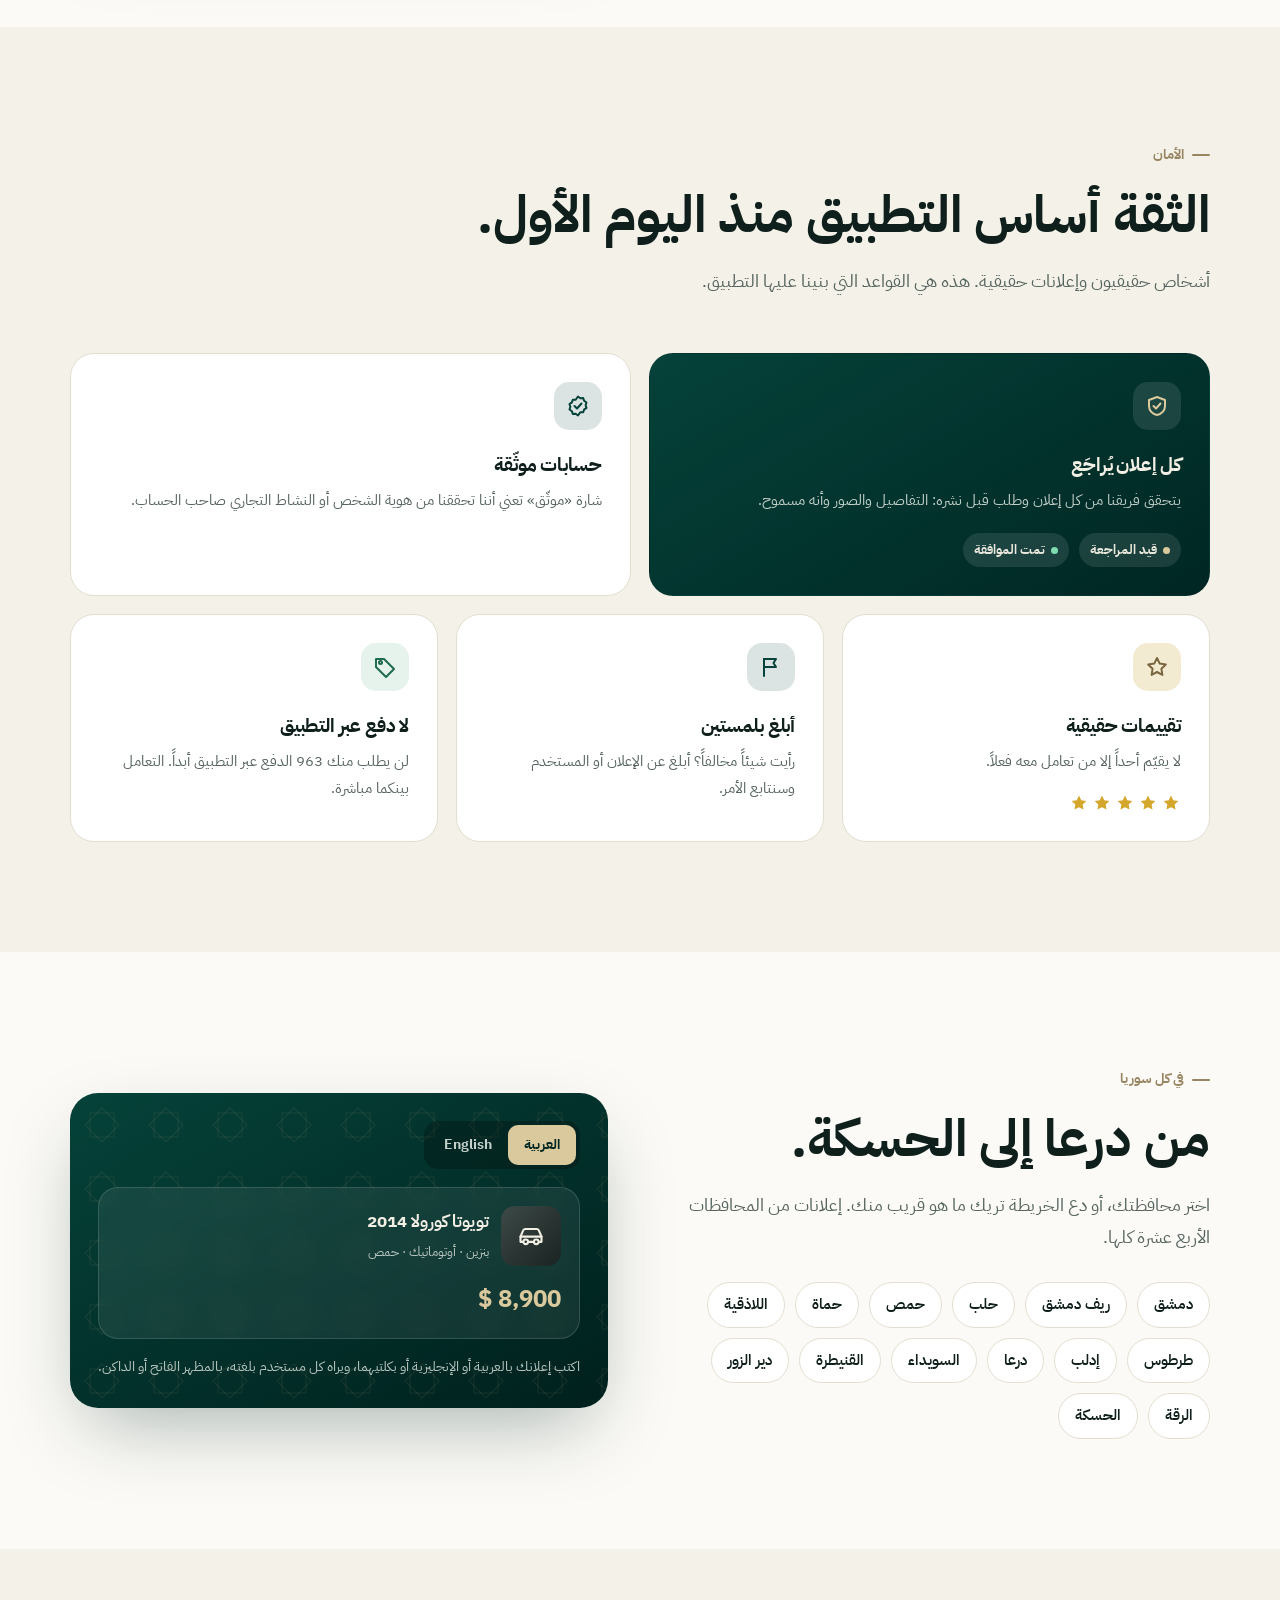
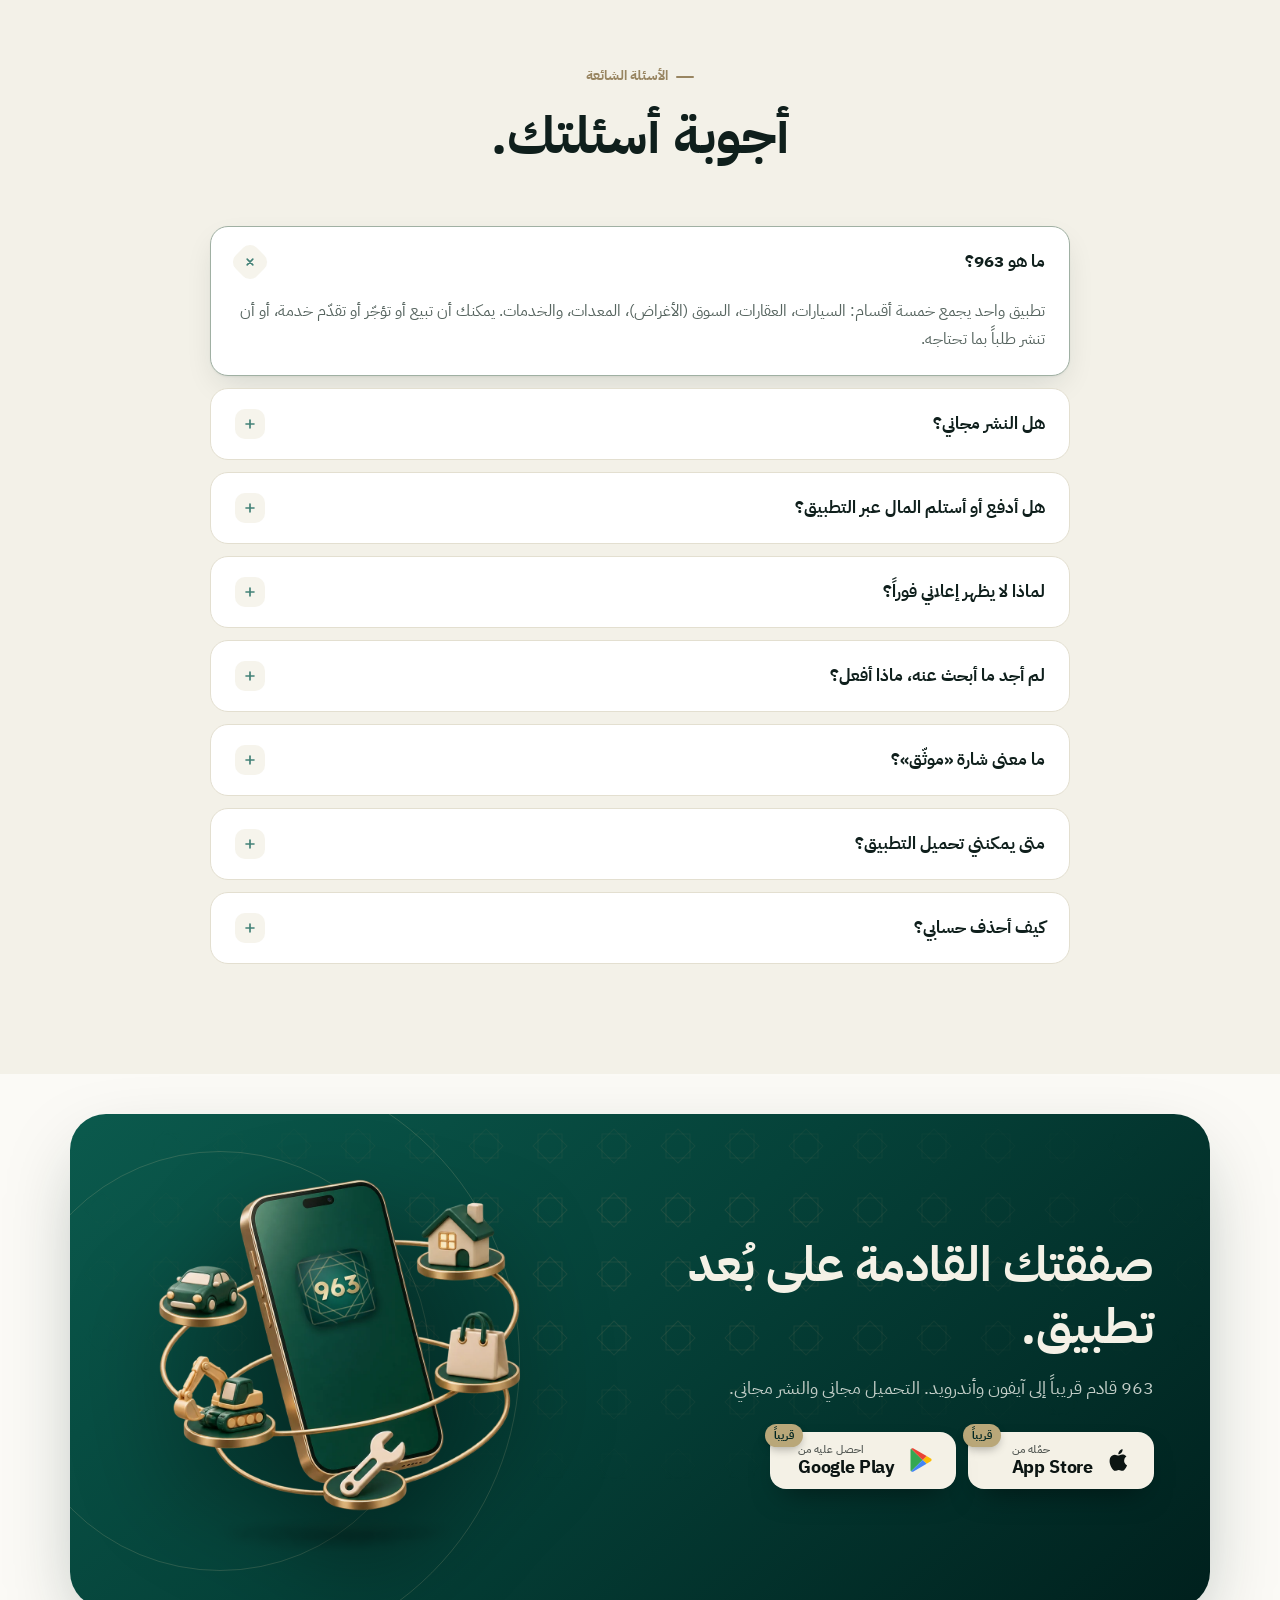
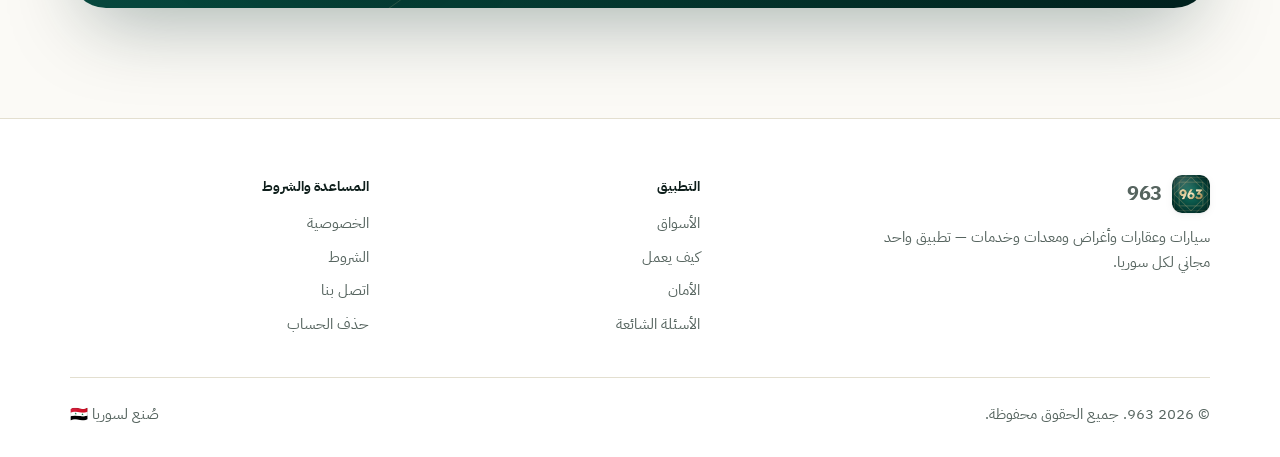
==== commit 53ac97c8: "Add the 3D renders: marketplace panels and the Get-the-app section The section renders replace the i" ====
--- a/ar/index.html
+++ b/ar/index.html
@@ -24,7 +24,7 @@
 <link rel="preconnect" href="https://fonts.googleapis.com">
 <link rel="preconnect" href="https://fonts.gstatic.com" crossorigin>
 <link href="https://fonts.googleapis.com/css2?family=IBM+Plex+Sans+Arabic:wght@400;500;600;700&family=Inter:wght@400;500;600;700;800&display=swap" rel="stylesheet">
-<link rel="stylesheet" href="../assets/site.css?v=b81cb1a3">
+<link rel="stylesheet" href="../assets/site.css?v=0a602765">
 <script>(function(){var d=document.documentElement;d.classList.add("no-js");var t=null;try{t=localStorage.getItem("963-theme")}catch(e){}if(!t)t=matchMedia("(prefers-color-scheme: dark)").matches?"dark":"light";d.setAttribute("data-theme",t)})();</script>
 </head>
 <body>
@@ -69,7 +69,7 @@
     <div class="head reveal"><div class="kicker">الأسواق</div><h2 class="h2">خمسة أسواق في مكان واحد.</h2><p class="lede">تنقّل بين الأقسام بلمسة. لكل قسم فلاتره المناسبة، من الممشى وناقل الحركة إلى عدد الغرف والطابق والسائق.</p></div>
     <div class="explorer reveal">
       <div class="tablist" role="tablist" aria-label="الأسواق"><button class="tab" role="tab" id="tab-cars" aria-controls="panel-cars" aria-selected="true" tabindex="0"><span class="ti g1"><svg class="" viewBox="0 0 24 24" fill="none" stroke="currentColor" stroke-width="2" stroke-linecap="round" stroke-linejoin="round" aria-hidden="true"><path d="M5 17H3v-4.5l2.2-5.1A2 2 0 0 1 7 6h10a2 2 0 0 1 1.8 1.4l2.2 5.1V17h-2"/><path d="M3 12.5h18M9.5 17h5"/><circle cx="7.5" cy="17" r="2"/><circle cx="16.5" cy="17" r="2"/></svg></span><span><b>سيارات</b><small>جديدة ومستعملة، من أصحابها ومن المعارض</small></span><span class="bar"></span></button><button class="tab" role="tab" id="tab-homes" aria-controls="panel-homes" aria-selected="false" tabindex="-1"><span class="ti g2"><svg class="" viewBox="0 0 24 24" fill="none" stroke="currentColor" stroke-width="2" stroke-linecap="round" stroke-linejoin="round" aria-hidden="true"><path d="M3 10.5 12 3l9 7.5"/><path d="M5 9v11h14V9"/><path d="M10 20v-6h4v6"/></svg></span><span><b>عقارات</b><small>بيوت وأراضٍ ومحلات ومكاتب</small></span><span class="bar"></span></button><button class="tab" role="tab" id="tab-goods" aria-controls="panel-goods" aria-selected="false" tabindex="-1"><span class="ti g3"><svg class="" viewBox="0 0 24 24" fill="none" stroke="currentColor" stroke-width="2" stroke-linecap="round" stroke-linejoin="round" aria-hidden="true"><path d="M5 8h14l-1 12H6L5 8z"/><path d="M9 8V6a3 3 0 0 1 6 0v2"/></svg></span><span><b>السوق</b><small>موبايلات وأثاث وكل ما تحتاجه</small></span><span class="bar"></span></button><button class="tab" role="tab" id="tab-equipment" aria-controls="panel-equipment" aria-selected="false" tabindex="-1"><span class="ti g4"><svg class="" viewBox="0 0 24 24" fill="none" stroke="currentColor" stroke-width="2" stroke-linecap="round" stroke-linejoin="round" aria-hidden="true"><path d="M2.5 18a2 2 0 0 1 2-2h8a2 2 0 0 1 0 4h-8a2 2 0 0 1-2-2z"/><path d="M4 16v-5h5l2 5"/><path d="M8 11l5.5-6 5 3.5-1.5 3"/><path d="M17 11.5l3.5 3.5h-4.5z"/></svg></span><span><b>معدات</b><small>آليات وعدد للإيجار أو البيع</small></span><span class="bar"></span></button><button class="tab" role="tab" id="tab-services" aria-controls="panel-services" aria-selected="false" tabindex="-1"><span class="ti g5"><svg class="" viewBox="0 0 24 24" fill="none" stroke="currentColor" stroke-width="2" stroke-linecap="round" stroke-linejoin="round" aria-hidden="true"><path d="M14.7 6.3a4 4 0 0 0-5.4 5.4L3 18l3 3 6.3-6.3a4 4 0 0 0 5.4-5.4l-2.5 2.5-2.8-.7-.7-2.8z"/></svg></span><span><b>خدمات</b><small>مقدّمو خدمات موثوقون بتقييمات حقيقية</small></span><span class="bar"></span></button></div>
-      <div class="panels"><div class="panel on" role="tabpanel" id="panel-cars" aria-labelledby="tab-cars"><div class="art g1"><img class="art-3d" src="../assets/3d/cars.png" alt="" loading="lazy"><span class="chip c1">كيا ريو 2016</span><span class="chip c2"><bdi>7,800 $</bdi></span></div><div class="body"><h3>سيارات</h3><p>كل سيارة مع التفاصيل التي يسأل عنها المشتري فعلاً.</p><ul class="ticks"><li>فلترة حسب الماركة والموديل والسنة والممشى والوقود وناقل الحركة والسعر</li><li>قارن بين السيارات جنباً إلى جنب قبل أن تتصل</li><li>لكل معرض صفحة خاصة تضم جميع سياراته</li></ul><div class="tags"><span>سيدان</span><span>جيب</span><span>بيك أب</span><span>فان</span><span>موتور</span></div></div></div><div class="panel" role="tabpanel" id="panel-homes" aria-labelledby="tab-homes"><div class="art g2"><img class="art-3d" src="../assets/3d/homes.png" alt="" loading="lazy"><span class="chip c1">140 م² · المزة</span><span class="chip c2"><bdi>85,000 $</bdi></span></div><div class="body"><h3>عقارات</h3><p>اشترِ أو استأجر، واعرف موقعه بالضبط.</p><ul class="ticks"><li>شقق وبيوت وأراضٍ ومحلات ومكاتب للبيع أو الإيجار</li><li>عدد الغرف والمساحة والطابق والفرش بنظرة واحدة</li><li>تصفّح على الخريطة واكتشف ما هو قريب منك</li></ul><div class="tags"><span>شقة</span><span>فيلا</span><span>أرض</span><span>محل</span><span>مكتب</span></div></div></div><div class="panel" role="tabpanel" id="panel-goods" aria-labelledby="tab-goods"><div class="art g3"><img class="art-3d" src="../assets/3d/goods.png" alt="" loading="lazy"><span class="chip c1">آيفون 13</span><span class="chip c2"><bdi>420 $</bdi></span></div><div class="body"><h3>السوق</h3><p>ما لم تعد تستخدمه، قد يحتاجه غيرك.</p><ul class="ticks"><li>موبايلات وإلكترونيات وأثاث وكهربائيات وألبسة وأغراض أطفال</li><li>جديد أو مستعمل، مع صور وسعر واضح</li><li>احفظ بحثك وتلقَّ إشعاراً عند نشر شيء جديد</li></ul><div class="tags"><span>موبايلات</span><span>إلكترونيات</span><span>أثاث</span><span>كهربائيات</span><span>أطفال</span></div></div></div><div class="panel" role="tabpanel" id="panel-equipment" aria-labelledby="tab-equipment"><div class="art g4"><img class="art-3d" src="../assets/3d/equipment.png" alt="" loading="lazy"><span class="chip c1">CAT 320</span><span class="chip c2"><bdi>180 $/يوم</bdi></span></div><div class="body"><h3>معدات</h3><p>الآلية المناسبة لعملك، مع سائق أو بدونه.</p><ul class="ticks"><li>حفارات وتركسات ورافعات وشاحنات ومولدات وعدد</li><li>إيجار بالساعة أو اليوم أو الأسبوع أو الشهر أو بالمقطوعية</li><li>أرسل طلب حجز للتواريخ التي تحتاجها</li></ul><div class="tags"><span>حفارة</span><span>تركس</span><span>رافعة</span><span>مولدة</span><span>شاحنة</span></div></div></div><div class="panel" role="tabpanel" id="panel-services" aria-labelledby="tab-services"><div class="art g5"><img class="art-3d" src="../assets/3d/services.png" alt="" loading="lazy"><span class="chip c1">★ 4.9</span><span class="chip c2"><bdi>120 عملاً</bdi></span></div><div class="body"><h3>خدمات</h3><p>انشر طلبك مرة واحدة، واستقبل عروض أسعار من مقدّمي الخدمات القريبين منك.</p><ul class="ticks"><li>صحية وكهرباء ونجارة ودهان وتنظيف وصيانة مكيفات ونقل وطاقة شمسية</li><li>صفحة لكل مقدّم خدمة فيها صور أعماله ومناطق عمله وتقييماته</li><li>احجز اليوم والساعة، وقيّم العمل عند انتهائه</li></ul><div class="tags"><span>كهربائي</span><span>صحية</span><span>طاقة شمسية</span><span>نقل</span><span>تنظيف</span></div></div></div></div>
+      <div class="panels"><div class="panel on" role="tabpanel" id="panel-cars" aria-labelledby="tab-cars"><div class="art g1 has-3d"><img class="art-3d" src="../assets/3d/web/cars.webp" alt="" width="900" height="900" loading="lazy"><span class="chip c1">كيا ريو 2016</span><span class="chip c2"><bdi>7,800 $</bdi></span></div><div class="body"><h3>سيارات</h3><p>كل سيارة مع التفاصيل التي يسأل عنها المشتري فعلاً.</p><ul class="ticks"><li>فلترة حسب الماركة والموديل والسنة والممشى والوقود وناقل الحركة والسعر</li><li>قارن بين السيارات جنباً إلى جنب قبل أن تتصل</li><li>لكل معرض صفحة خاصة تضم جميع سياراته</li></ul><div class="tags"><span>سيدان</span><span>جيب</span><span>بيك أب</span><span>فان</span><span>موتور</span></div></div></div><div class="panel" role="tabpanel" id="panel-homes" aria-labelledby="tab-homes"><div class="art g2 has-3d"><img class="art-3d" src="../assets/3d/web/homes.webp" alt="" width="900" height="900" loading="lazy"><span class="chip c1">140 م² · المزة</span><span class="chip c2"><bdi>85,000 $</bdi></span></div><div class="body"><h3>عقارات</h3><p>اشترِ أو استأجر، واعرف موقعه بالضبط.</p><ul class="ticks"><li>شقق وبيوت وأراضٍ ومحلات ومكاتب للبيع أو الإيجار</li><li>عدد الغرف والمساحة والطابق والفرش بنظرة واحدة</li><li>تصفّح على الخريطة واكتشف ما هو قريب منك</li></ul><div class="tags"><span>شقة</span><span>فيلا</span><span>أرض</span><span>محل</span><span>مكتب</span></div></div></div><div class="panel" role="tabpanel" id="panel-goods" aria-labelledby="tab-goods"><div class="art g3 has-3d"><img class="art-3d" src="../assets/3d/web/goods.webp" alt="" width="900" height="900" loading="lazy"><span class="chip c1">آيفون 13</span><span class="chip c2"><bdi>420 $</bdi></span></div><div class="body"><h3>السوق</h3><p>ما لم تعد تستخدمه، قد يحتاجه غيرك.</p><ul class="ticks"><li>موبايلات وإلكترونيات وأثاث وكهربائيات وألبسة وأغراض أطفال</li><li>جديد أو مستعمل، مع صور وسعر واضح</li><li>احفظ بحثك وتلقَّ إشعاراً عند نشر شيء جديد</li></ul><div class="tags"><span>موبايلات</span><span>إلكترونيات</span><span>أثاث</span><span>كهربائيات</span><span>أطفال</span></div></div></div><div class="panel" role="tabpanel" id="panel-equipment" aria-labelledby="tab-equipment"><div class="art g4 has-3d"><img class="art-3d" src="../assets/3d/web/equipment.webp" alt="" width="900" height="900" loading="lazy"><span class="chip c1">CAT 320</span><span class="chip c2"><bdi>180 $/يوم</bdi></span></div><div class="body"><h3>معدات</h3><p>الآلية المناسبة لعملك، مع سائق أو بدونه.</p><ul class="ticks"><li>حفارات وتركسات ورافعات وشاحنات ومولدات وعدد</li><li>إيجار بالساعة أو اليوم أو الأسبوع أو الشهر أو بالمقطوعية</li><li>أرسل طلب حجز للتواريخ التي تحتاجها</li></ul><div class="tags"><span>حفارة</span><span>تركس</span><span>رافعة</span><span>مولدة</span><span>شاحنة</span></div></div></div><div class="panel" role="tabpanel" id="panel-services" aria-labelledby="tab-services"><div class="art g5 has-3d"><img class="art-3d" src="../assets/3d/web/services.webp" alt="" width="900" height="900" loading="lazy"><span class="chip c1">★ 4.9</span><span class="chip c2"><bdi>120 عملاً</bdi></span></div><div class="body"><h3>خدمات</h3><p>انشر طلبك مرة واحدة، واستقبل عروض أسعار من مقدّمي الخدمات القريبين منك.</p><ul class="ticks"><li>صحية وكهرباء ونجارة ودهان وتنظيف وصيانة مكيفات ونقل وطاقة شمسية</li><li>صفحة لكل مقدّم خدمة فيها صور أعماله ومناطق عمله وتقييماته</li><li>احجز اليوم والساعة، وقيّم العمل عند انتهائه</li></ul><div class="tags"><span>كهربائي</span><span>صحية</span><span>طاقة شمسية</span><span>نقل</span><span>تنظيف</span></div></div></div></div>
     </div>
   </div>
 </section>
@@ -125,7 +125,7 @@
     <div class="cta-box reveal">
       <div class="pattern" aria-hidden="true"></div><div class="cta-ring" aria-hidden="true"></div><div class="cta-ring r2" aria-hidden="true"></div>
       <div><h2>صفقتك القادمة على بُعد تطبيق.</h2><p>⁦963⁩ قادم قريباً إلى آيفون وأندرويد. التحميل مجاني والنشر مجاني.</p><div class="stores "><span role="img" aria-label="حمّله من App Store — قريباً" class="store"><svg viewBox="0 0 24 24" fill="currentColor" aria-hidden="true"><path d="M16.4 12.6c0-2.3 1.9-3.4 2-3.5-1.1-1.6-2.8-1.8-3.4-1.8-1.4-.1-2.8.9-3.5.9-.7 0-1.8-.8-3-.8-1.5 0-3 .9-3.8 2.3-1.6 2.8-.4 7 1.2 9.3.8 1.1 1.7 2.4 2.9 2.3 1.2 0 1.6-.7 3-.7s1.8.7 3 .7c1.3 0 2.1-1.1 2.8-2.3.9-1.3 1.3-2.6 1.3-2.6s-2.5-1-2.5-3.8zM14.1 5.8c.6-.8 1.1-1.9 1-3-.9 0-2.1.6-2.7 1.4-.6.7-1.1 1.8-1 2.9 1 .1 2.1-.5 2.7-1.3z"/></svg><span dir="ltr"><small>حمّله من</small><strong>App Store</strong></span><span class="soon">قريباً</span></span><span role="img" aria-label="احصل عليه من Google Play — قريباً" class="store"><svg viewBox="0 0 24 24" aria-hidden="true"><path fill="#34A853" d="M3.6 2.3 13.4 12 3.6 21.7a1 1 0 0 1-.6-.9V3.2c0-.4.2-.7.6-.9z"/><path fill="#FBBC04" d="m16.8 8.6 3.6 2.1c.9.5.9 1.8 0 2.4l-3.6 2.1-3.4-3.2z"/><path fill="#4285F4" d="M3.6 21.7 13.4 12l3.4 3.2L5.2 22c-.6.3-1.2.2-1.6-.3z"/><path fill="#EA4335" d="M3.6 2.3c.4-.5 1-.6 1.6-.3l11.6 6.6-3.4 3.4z"/></svg><span dir="ltr"><small>احصل عليه من</small><strong>Google Play</strong></span><span class="soon">قريباً</span></span></div></div>
-      <div class="cta-logo"><img src="../assets/logo.png" alt="963" width="220" height="220"></div>
+      <div class="cta-art"><img src="../assets/3d/web/hero.webp" alt="" width="1100" height="1100" loading="lazy"></div>
     </div>
   </div>
 </section>
--- a/assets/site.css
+++ b/assets/site.css
@@ -538,3 +538,14 @@
 @media (max-width: 1180px) { .nav .page-link { display: none; } }
 @media (max-width: 860px) { .nav .page-link { display: block; } }
 .panel .art .art-3d { position: relative; width: 82%; max-height: 82%; object-fit: contain; filter: drop-shadow(0 30px 40px rgba(0,0,0,.4)); animation: bob 7s ease-in-out infinite; }
+
+/* 3D renders (assets/3d/web, made by tools/make_3d.py) */
+.panel .art.has-3d { background: radial-gradient(120% 90% at 50% 35%, #fbf8ee 0%, #efe8d4 55%, #ddd2b3 100%); }
+.panel .art.has-3d::before { background: radial-gradient(circle at 50% 85%, rgba(0,38,35,.12), transparent 45%); }
+:root[data-theme="dark"] .panel .art.has-3d { background: radial-gradient(120% 90% at 50% 35%, #1d3a35 0%, #10221f 60%, #0a1614 100%); }
+:root[data-theme="dark"] .panel .art.has-3d::before { background: radial-gradient(circle at 50% 30%, rgba(217,201,156,.18), transparent 55%); }
+.panel .art.has-3d .art-3d { width: min(88%, 440px); height: auto; aspect-ratio: 1; max-height: none; filter: drop-shadow(0 24px 30px rgba(0,38,35,.28)); }
+.panel .art.has-3d .chip { background: #054239; color: #f4f1e6; }
+.cta-art { position: relative; justify-self: center; width: min(440px, 100%); margin: -40px 0; }
+.cta-art img { width: 100%; height: auto; filter: drop-shadow(0 40px 50px rgba(0,0,0,.45)); animation: bob 7s ease-in-out infinite; }
+@media (max-width: 1020px) { .cta-art { width: 300px; order: -1; margin: -20px 0 -10px; } }
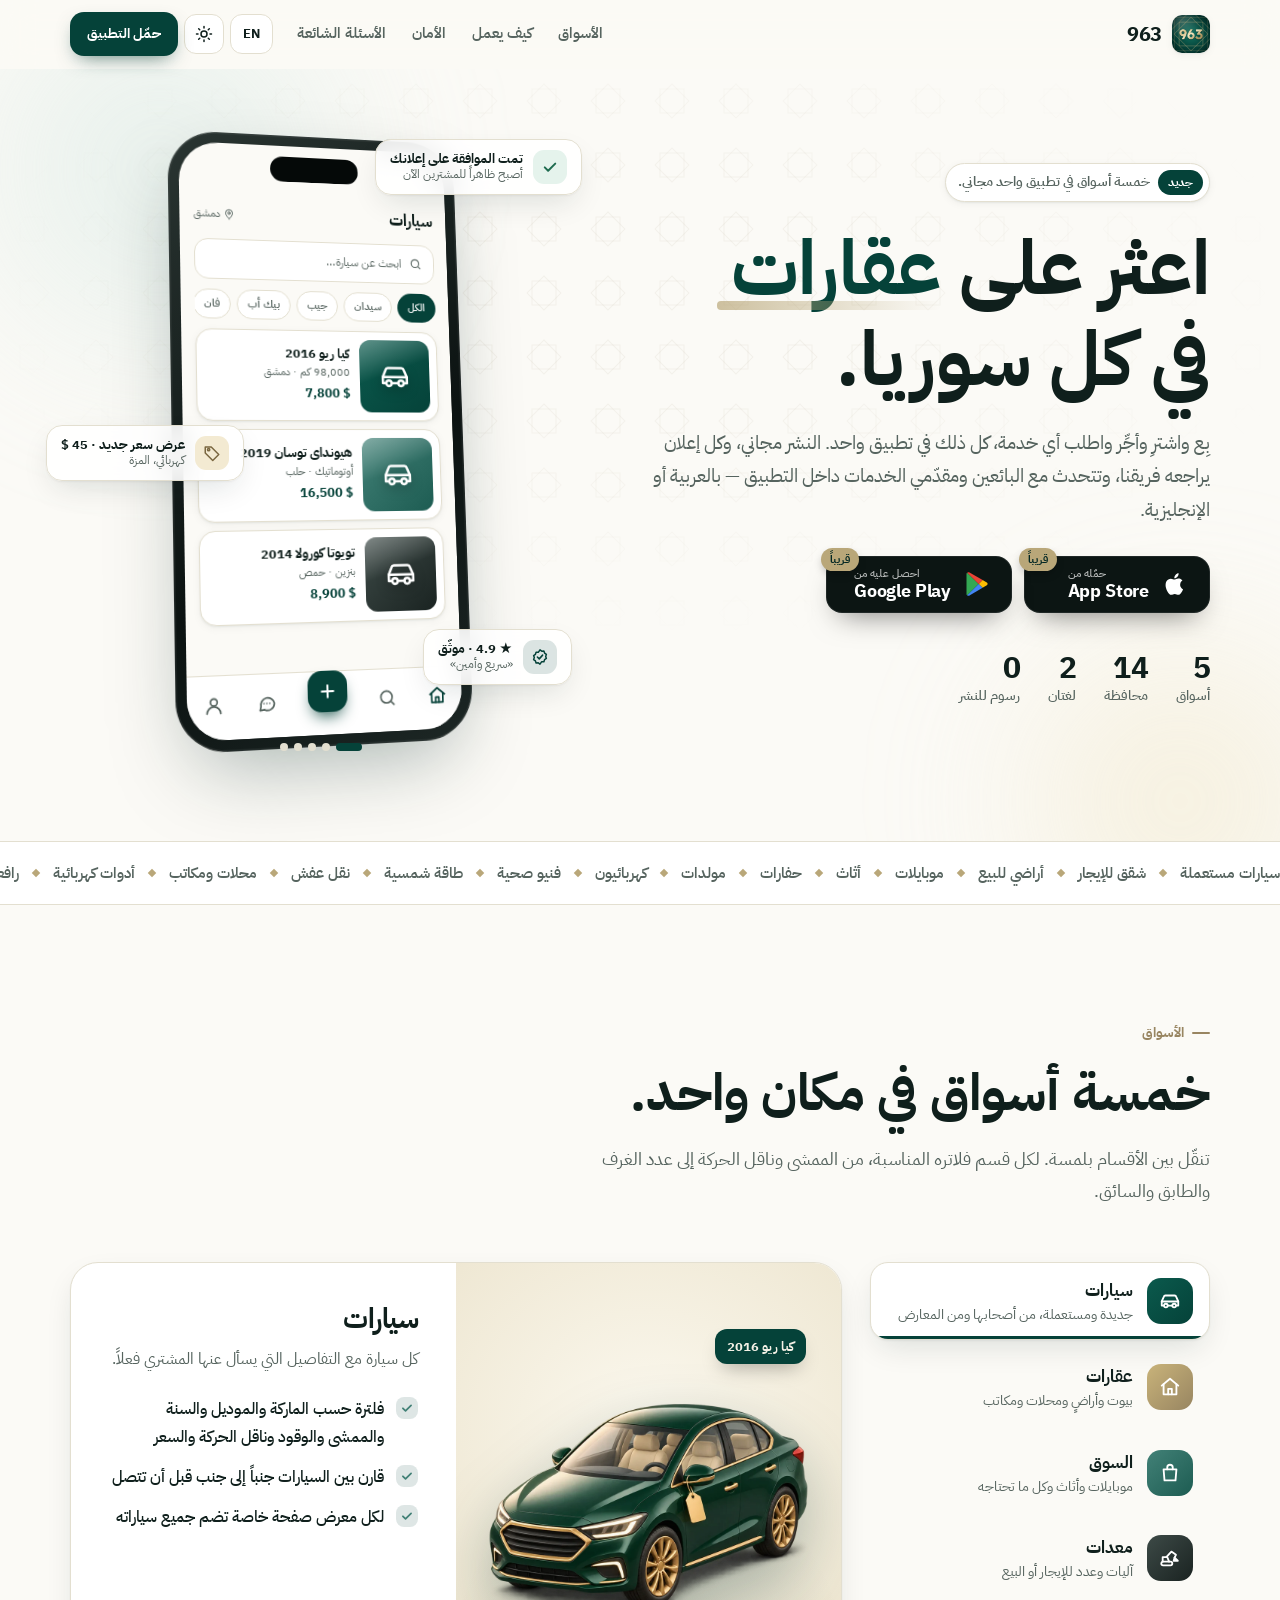
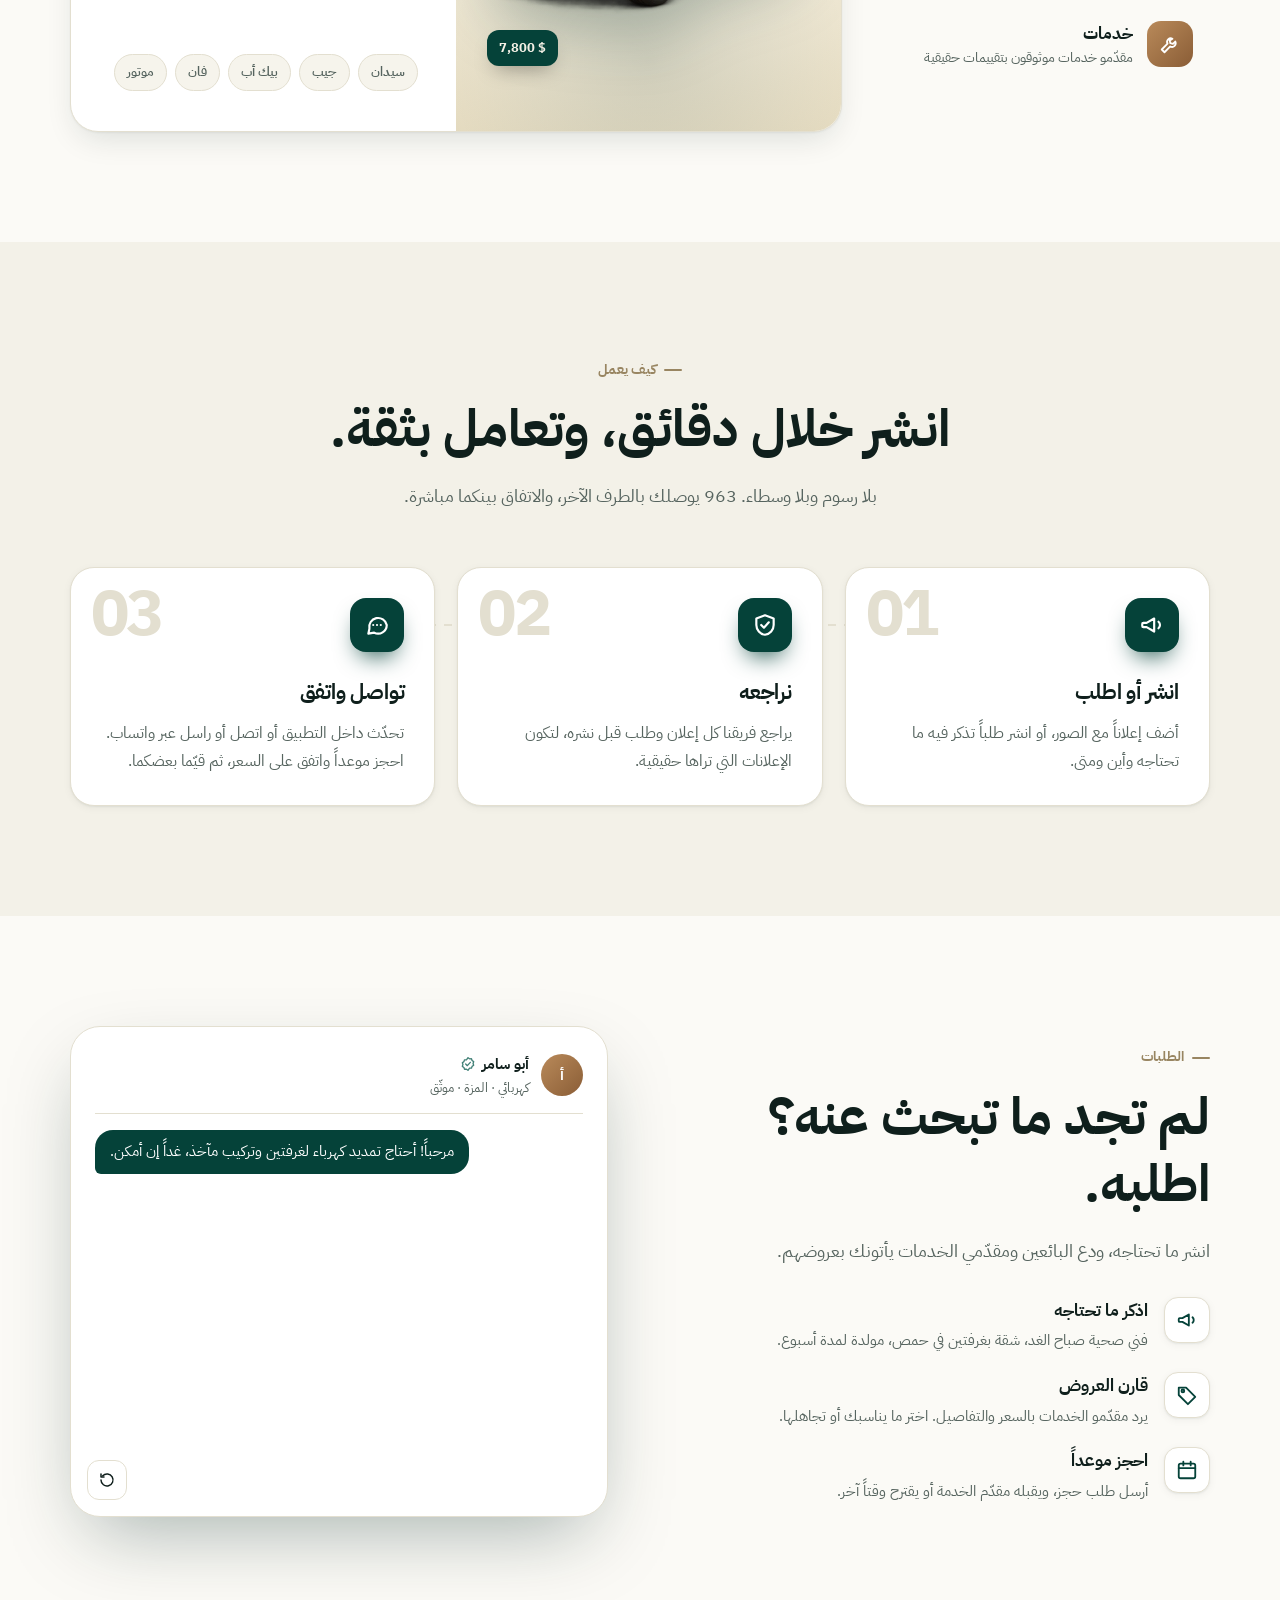
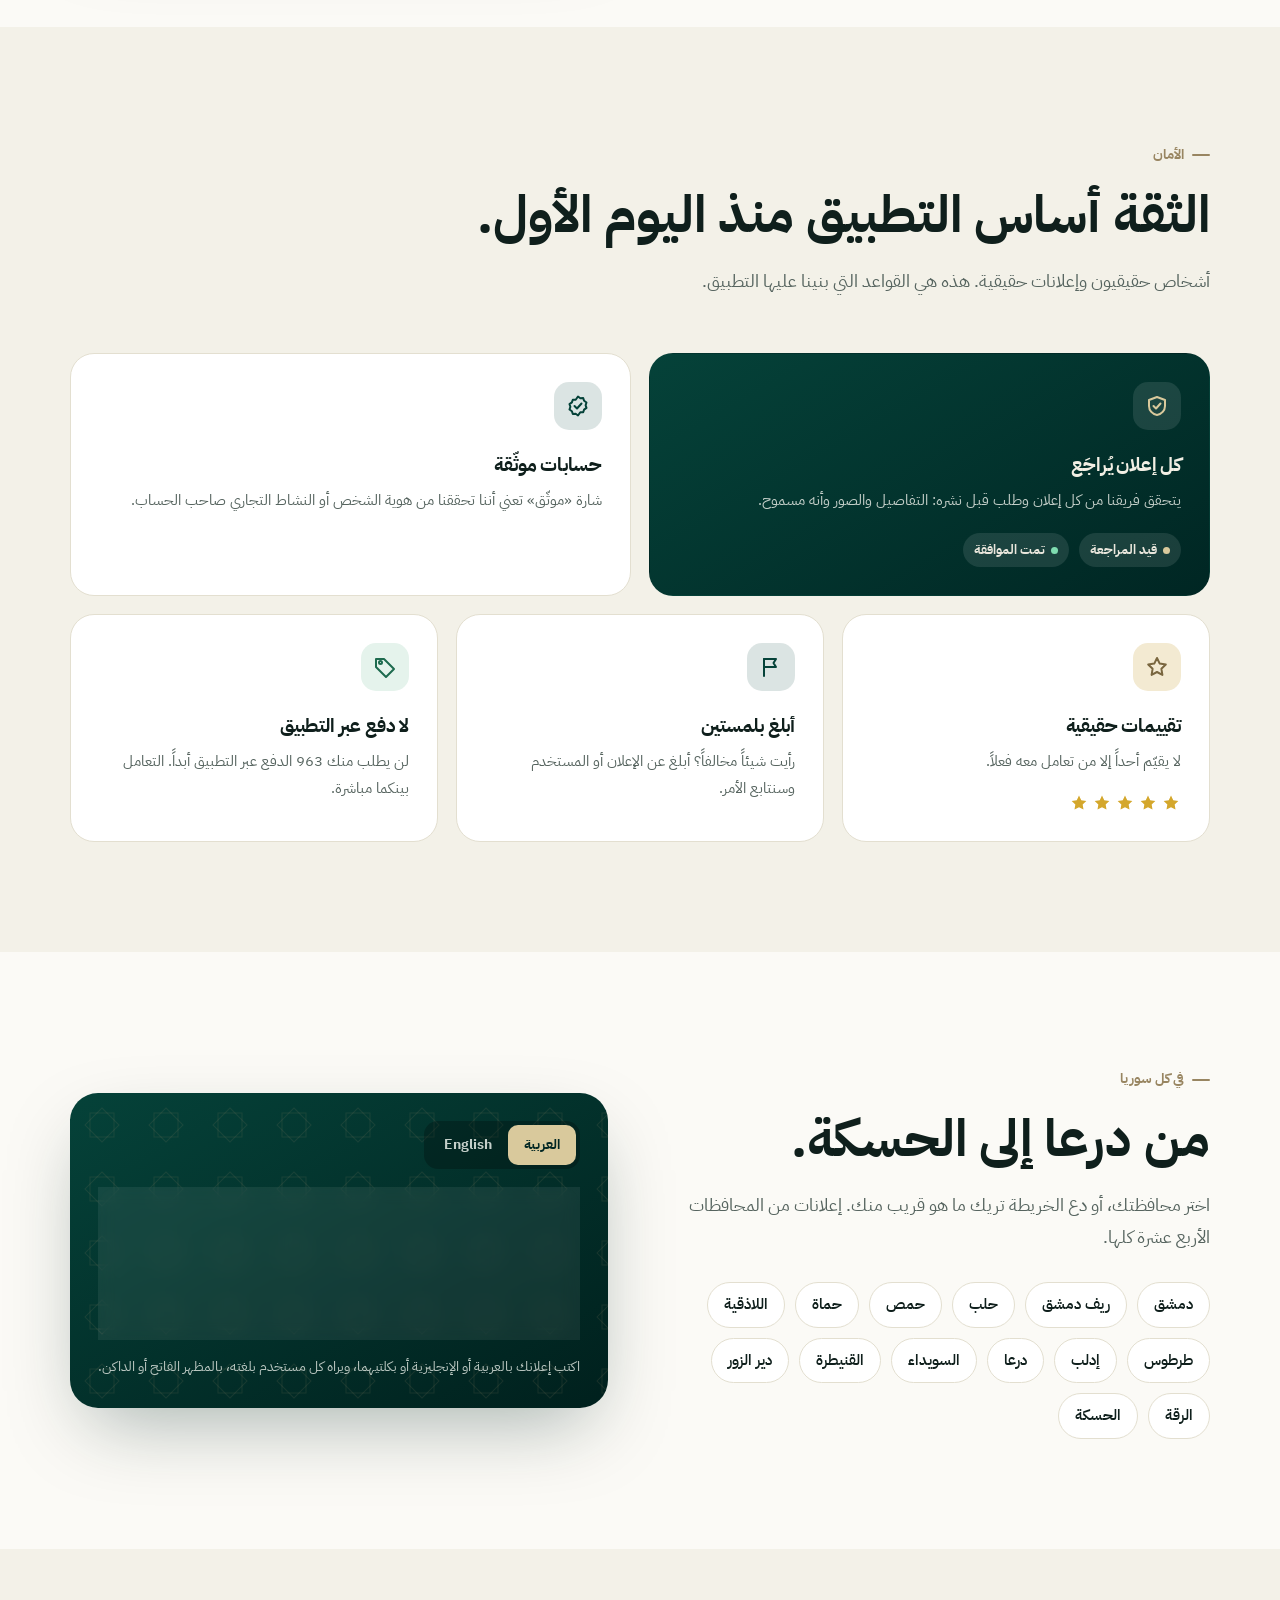
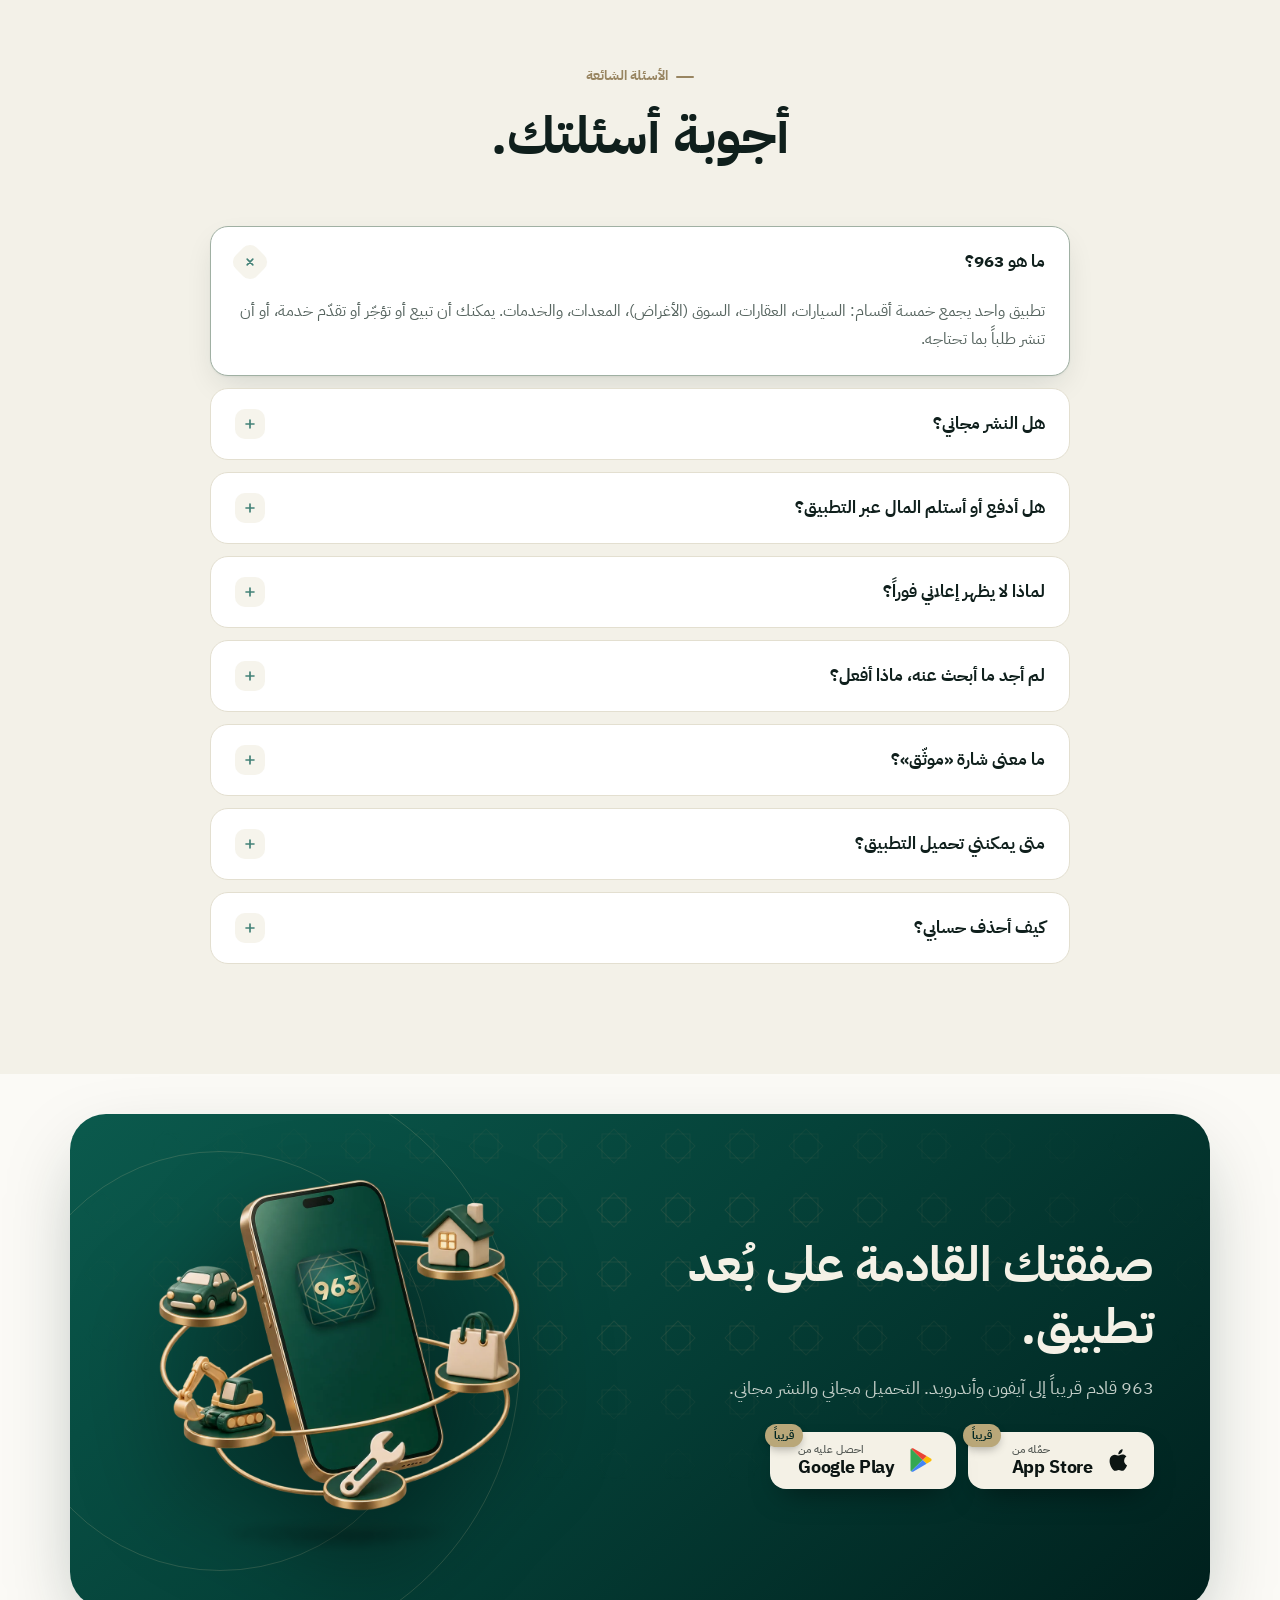
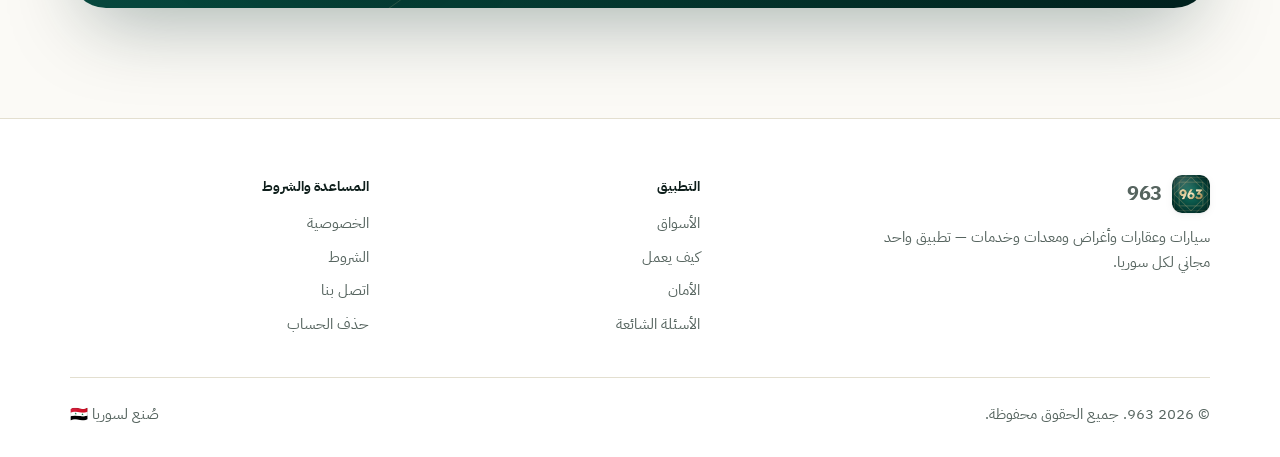
==== commit 9771f926: "Terms: 963 is only a platform; users answer for what they offer Same change as the app (app963 repo)" ====
--- a/ar/index.html
+++ b/ar/index.html
@@ -116,7 +116,7 @@
 <section class="section alt" id="faq">
   <div class="wrap">
     <div class="head center reveal"><div class="kicker">الأسئلة الشائعة</div><h2 class="h2">أجوبة أسئلتك.</h2></div>
-    <div class="faq"><details class="reveal" open><summary>ما هو ⁦963⁩؟</summary><div class="ans"><p>تطبيق واحد يجمع خمسة أقسام: السيارات، العقارات، السوق (الأغراض)، المعدات، والخدمات. يمكنك أن تبيع أو تؤجّر أو تقدّم خدمة، أو أن تنشر طلباً بما تحتاجه.</p></div></details><details class="reveal"><summary>هل النشر مجاني؟</summary><div class="ans"><p>نعم، نشر الإعلانات والطلبات والتواصل داخل التطبيق مجاني بالكامل.</p></div></details><details class="reveal"><summary>هل أدفع أو أستلم المال عبر التطبيق؟</summary><div class="ans"><p>لا. ⁦963⁩ لا يستلم أي مبالغ ولا يوفّر الدفع داخل التطبيق. يتم الاتفاق والدفع مباشرة بين الطرفين. لا تدفع عربوناً لشخص لا تعرفه قبل أن تعاين الغرض أو تتأكد من مقدّم الخدمة.</p></div></details><details class="reveal"><summary>لماذا لا يظهر إعلاني فوراً؟</summary><div class="ans"><p>يراجع فريقنا كل إعلان وكل طلب قبل نشره للتأكد من صحة المعلومات والصور وأنه مسموح. ستصلك رسالة فور الموافقة أو إذا احتاج لتعديل.</p></div></details><details class="reveal"><summary>لم أجد ما أبحث عنه، ماذا أفعل؟</summary><div class="ans"><p>انشر طلباً من تبويب «الطلبات»: اكتب ما تحتاجه والمكان والموعد. يرى البائعون ومقدّمو الخدمات طلبك ويمكنهم إرسال عرض سعر أو التواصل معك.</p></div></details><details class="reveal"><summary>ما معنى شارة «موثّق»؟</summary><div class="ans"><p>تعني أن فريقنا تحقق من هوية صاحب الحساب أو نشاطه التجاري. لا تعني أننا نضمن ما يعرضه، والتقييمات يكتبها المستخدمون الذين تعاملوا معه.</p></div></details><details class="reveal"><summary>متى يمكنني تحميل التطبيق؟</summary><div class="ans"><p>يصل ⁦963⁩ قريباً إلى App Store وGoogle Play. ستضع هذه الصفحة رابط المتجرين فور توفّره.</p></div></details><details class="reveal"><summary>كيف أحذف حسابي؟</summary><div class="ans"><p>من التطبيق: حسابي ← الإعدادات ← حذف الحساب. ويمكنك أيضاً الطلب من <a href="delete-account.html">صفحة حذف الحساب</a>.</p></div></details></div>
+    <div class="faq"><details class="reveal" open><summary>ما هو ⁦963⁩؟</summary><div class="ans"><p>تطبيق واحد يجمع خمسة أقسام: السيارات، العقارات، السوق (الأغراض)، المعدات، والخدمات. يمكنك أن تبيع أو تؤجّر أو تقدّم خدمة، أو أن تنشر طلباً بما تحتاجه.</p></div></details><details class="reveal"><summary>هل النشر مجاني؟</summary><div class="ans"><p>نعم، نشر الإعلانات والطلبات والتواصل داخل التطبيق مجاني بالكامل.</p></div></details><details class="reveal"><summary>هل أدفع أو أستلم المال عبر التطبيق؟</summary><div class="ans"><p>لا. ⁦963⁩ لا يستلم أي مبالغ ولا يوفّر الدفع داخل التطبيق. يتم الاتفاق والدفع مباشرة بين الطرفين. لا تدفع عربوناً لشخص لا تعرفه قبل أن تعاين الغرض أو تتأكد من مقدّم الخدمة.</p></div></details><details class="reveal"><summary>لماذا لا يظهر إعلاني فوراً؟</summary><div class="ans"><p>يراجع فريقنا كل إعلان وكل طلب قبل نشره للتأكد من صحة المعلومات والصور وأنه مسموح. ستصلك رسالة فور الموافقة أو إذا احتاج لتعديل.</p></div></details><details class="reveal"><summary>لم أجد ما أبحث عنه، ماذا أفعل؟</summary><div class="ans"><p>انشر طلباً من تبويب «الطلبات»: اكتب ما تحتاجه والمكان والموعد. يرى البائعون ومقدّمو الخدمات طلبك ويمكنهم إرسال عرض سعر أو التواصل معك.</p></div></details><details class="reveal"><summary>ما معنى شارة «موثّق»؟</summary><div class="ans"><p>تعني أن فريقنا تحقق من هوية صاحب الحساب أو نشاطه التجاري. لا تعني أننا نضمن ما يعرضه، والتقييمات يكتبها المستخدمون الذين تعاملوا معه.</p></div></details><details class="reveal"><summary>متى يمكنني تحميل التطبيق؟</summary><div class="ans"><p>يصل ⁦963⁩ قريباً إلى App Store وGoogle Play. ستضع هذه الصفحة رابط المتجرين فور توفّره.</p></div></details><details class="reveal"><summary>كيف أحذف حسابي؟</summary><div class="ans"><p>من التطبيق: حسابي ← حذف الحساب (في أسفل الصفحة). ويمكنك أيضاً الطلب من <a href="delete-account.html">صفحة حذف الحساب</a>.</p></div></details></div>
   </div>
 </section>
 
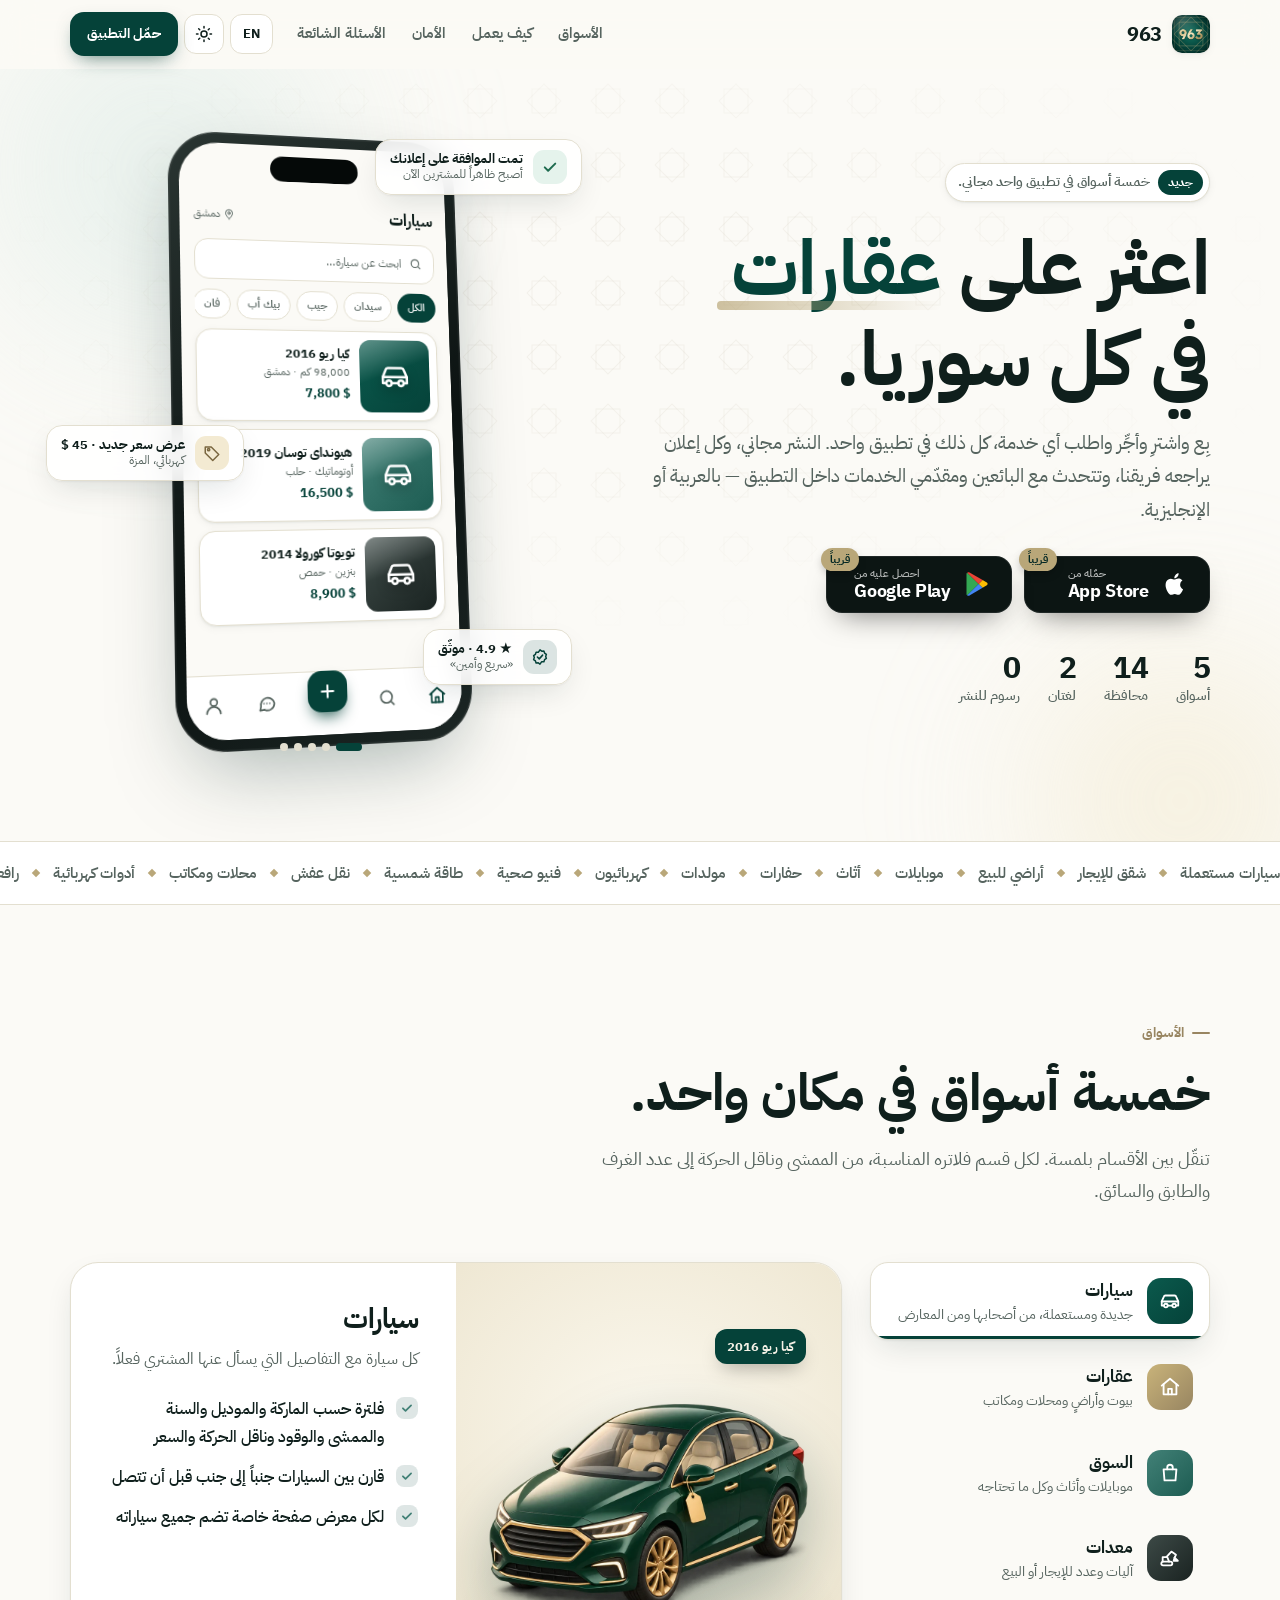
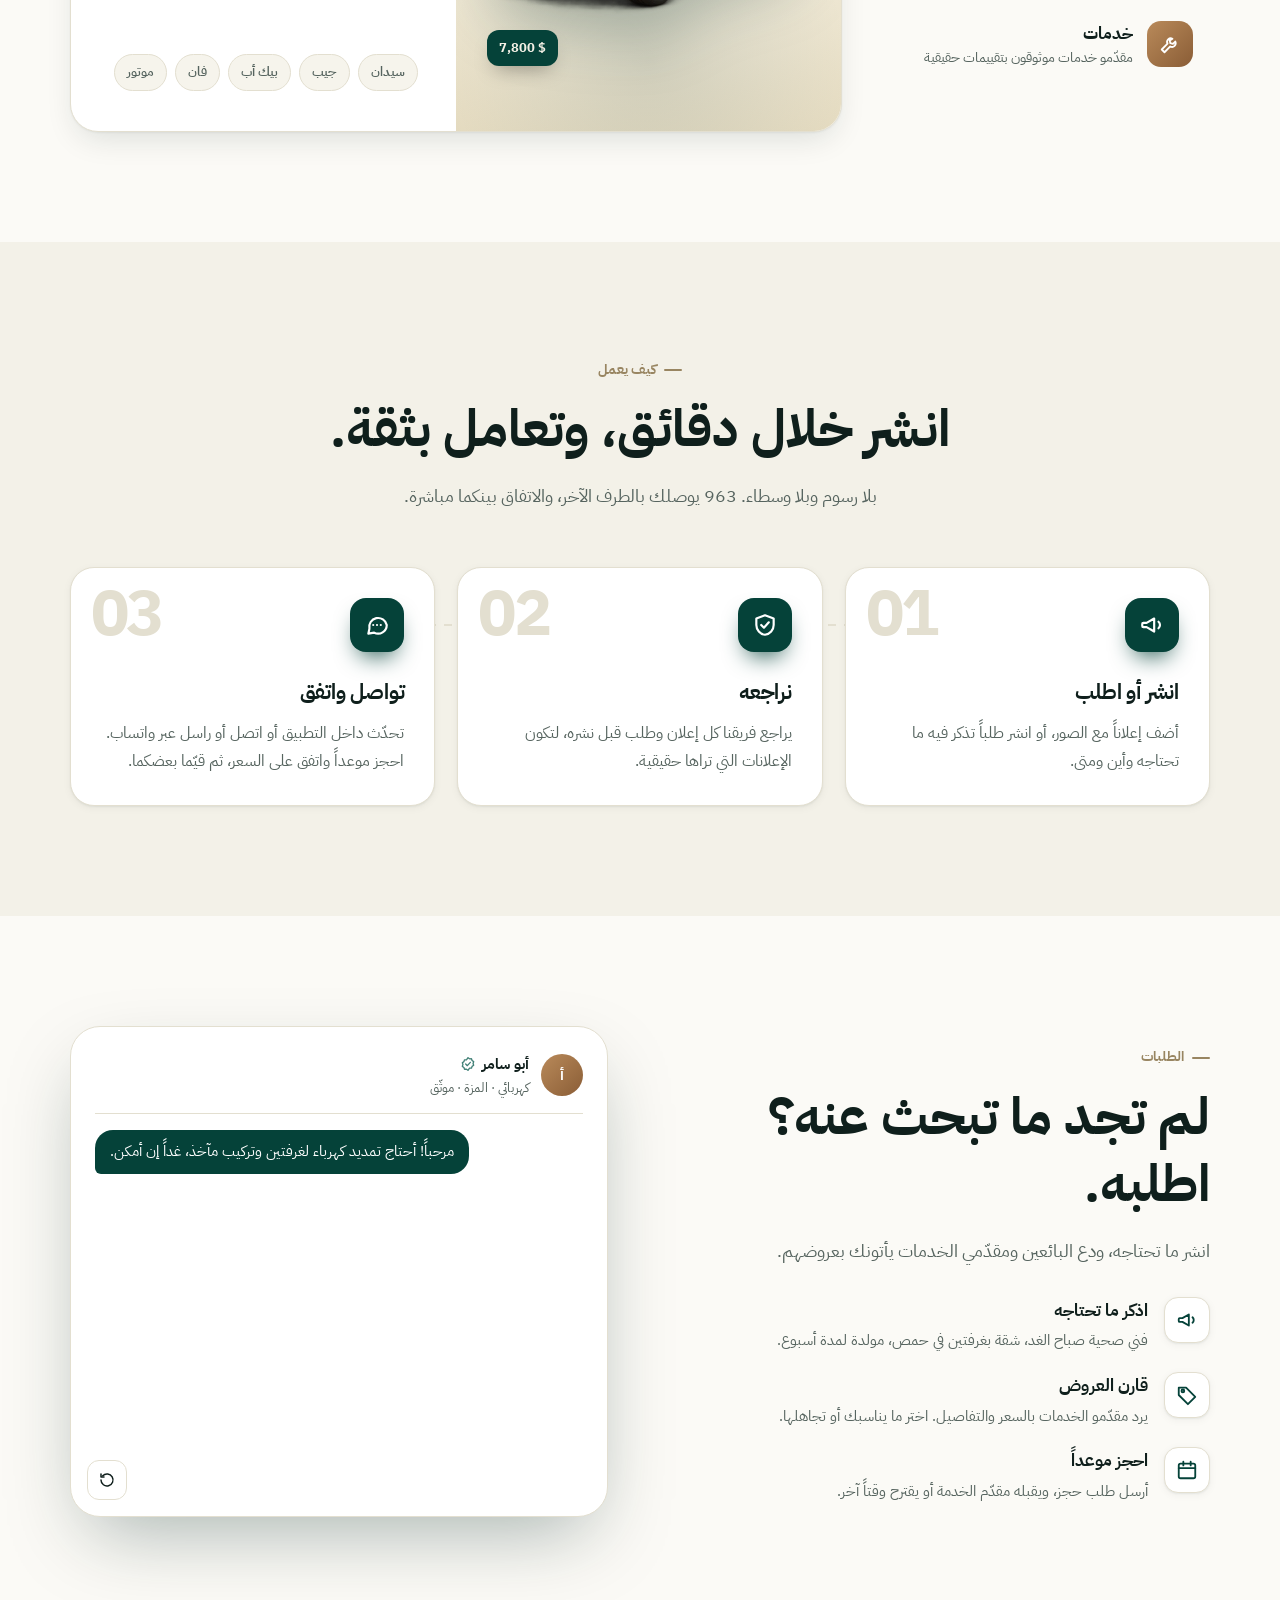
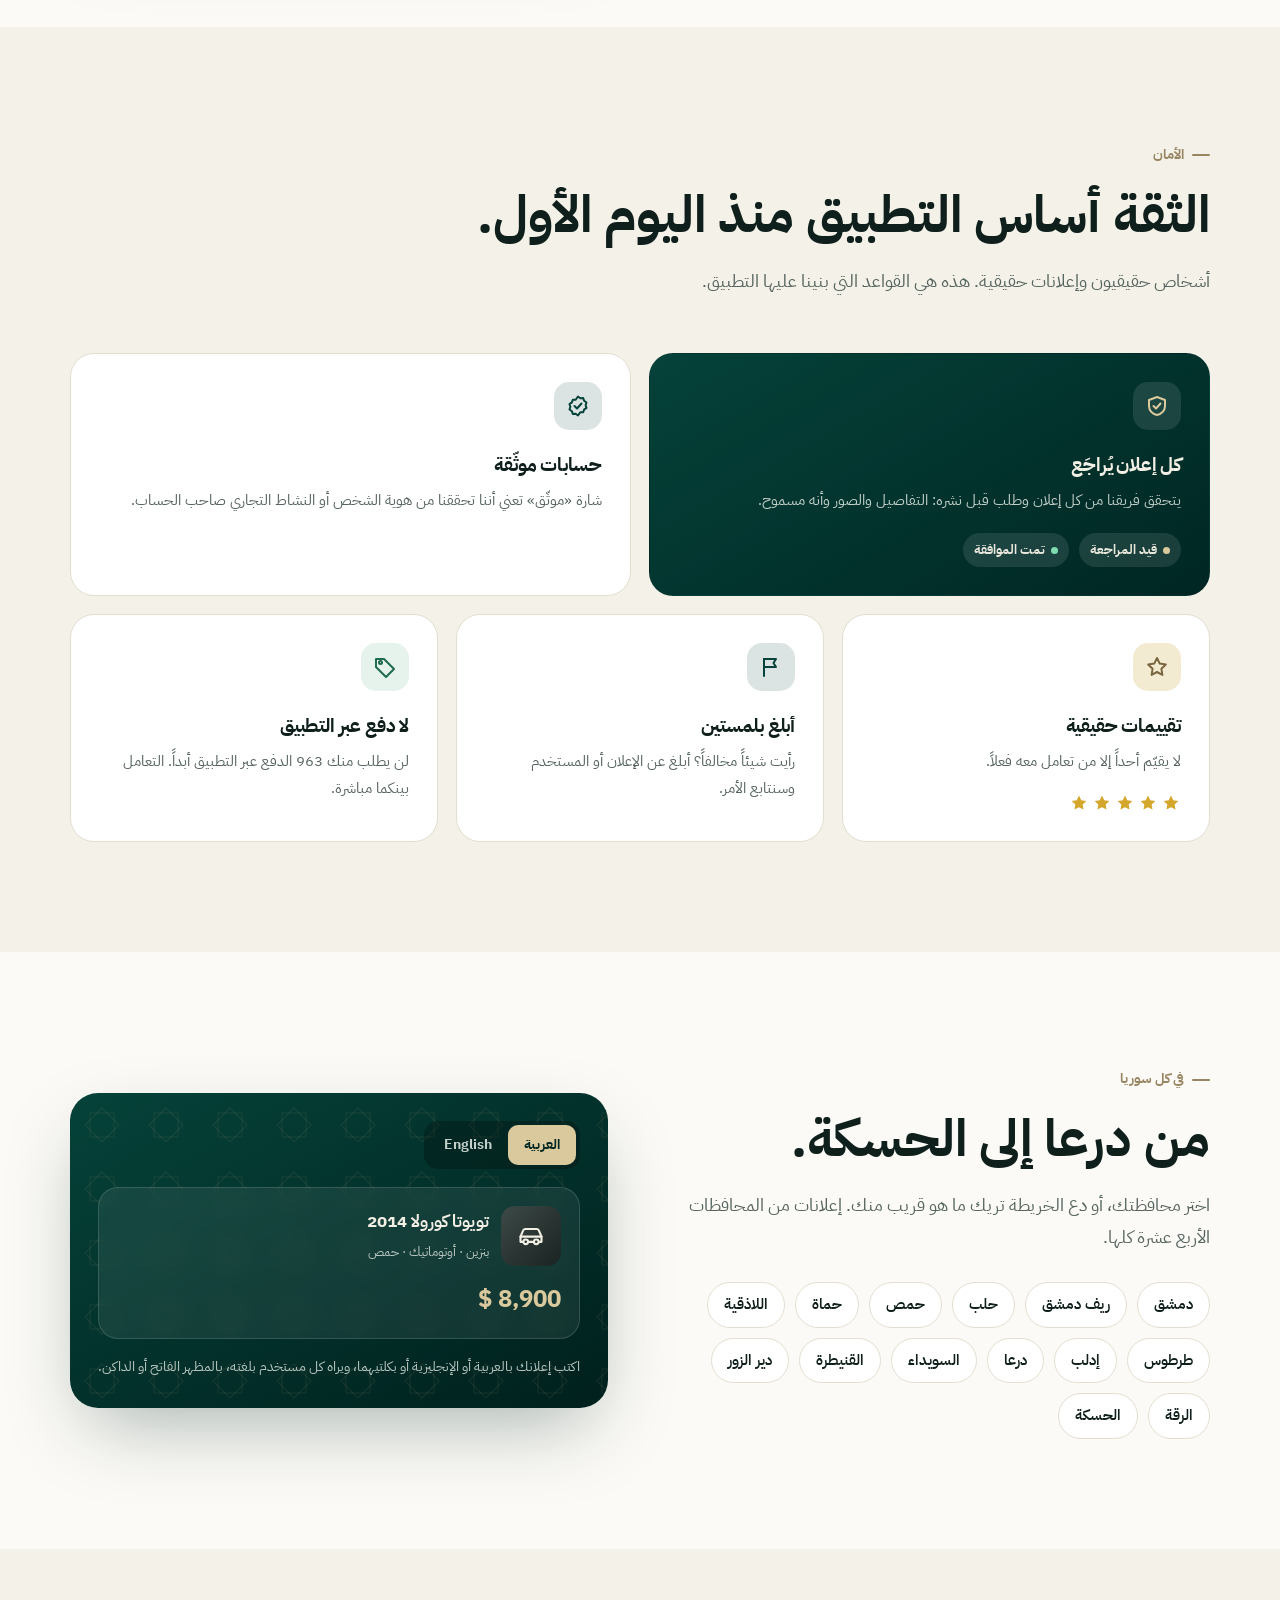
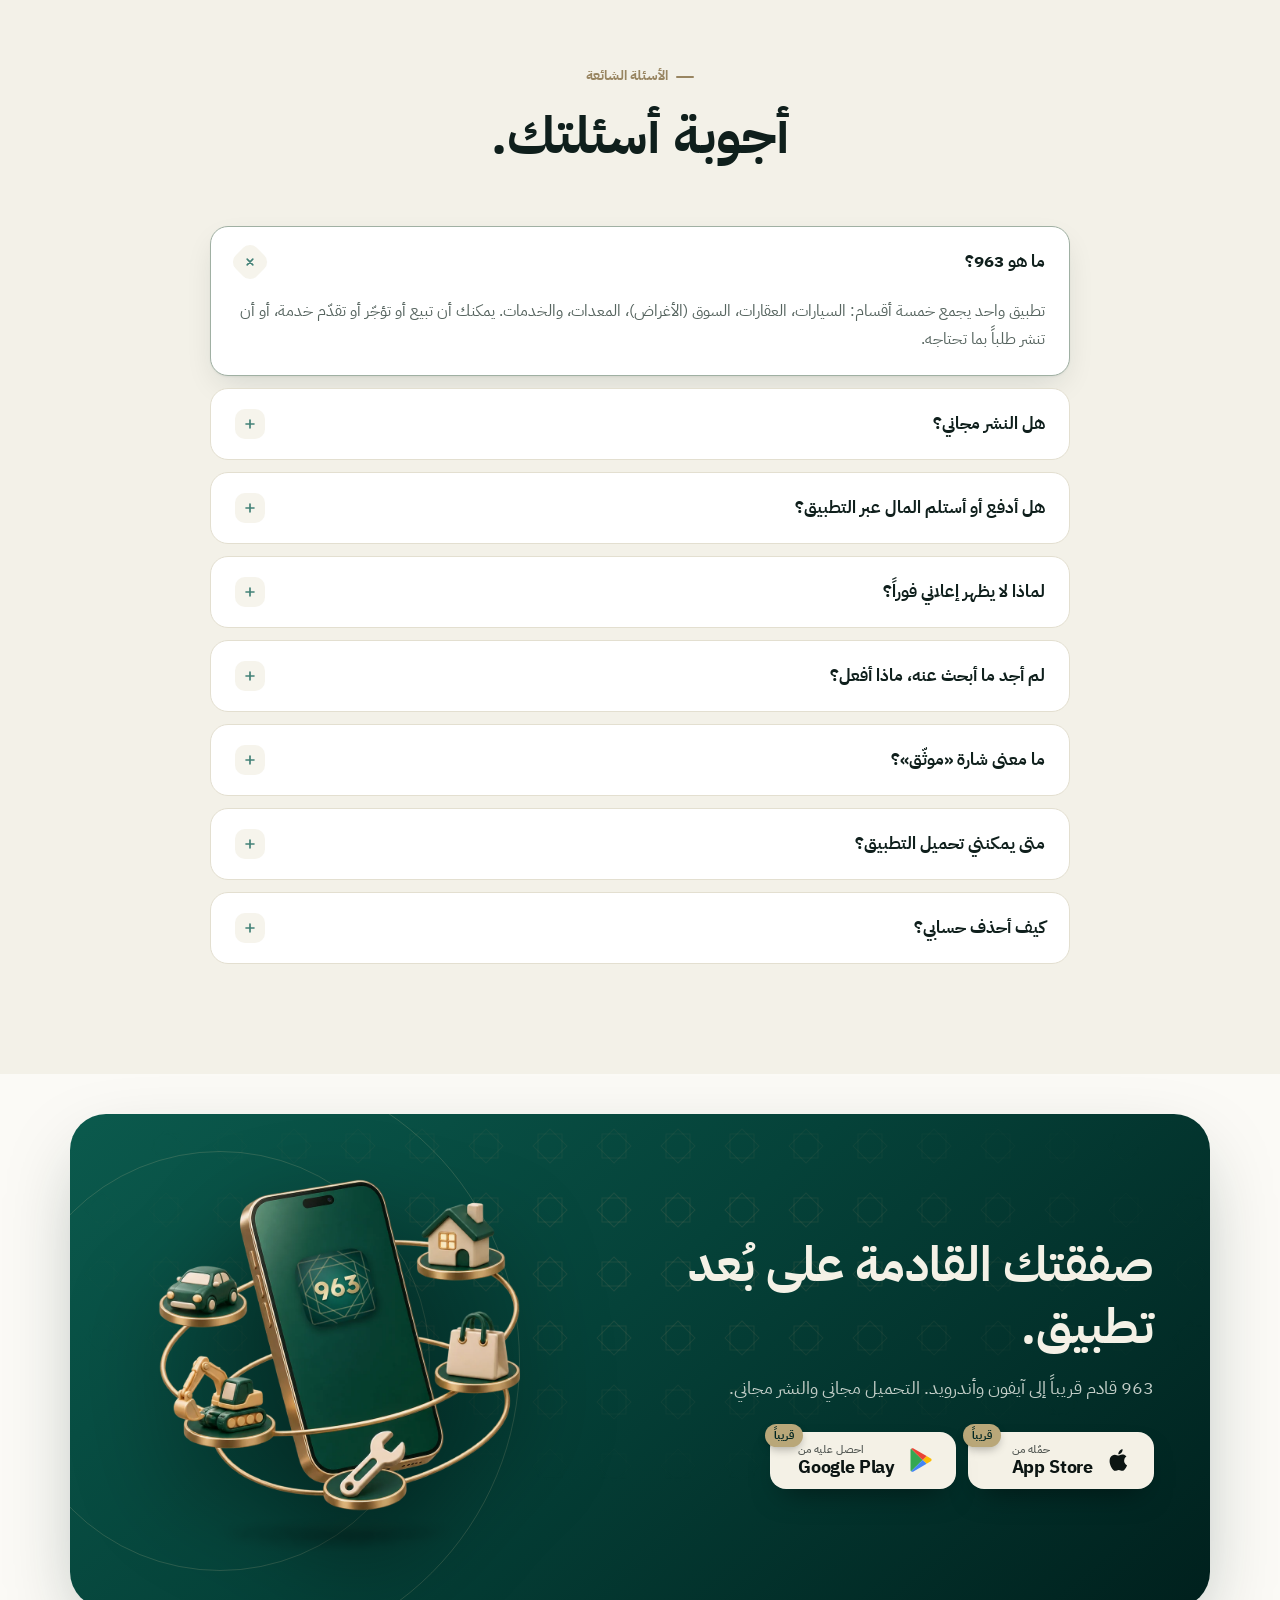
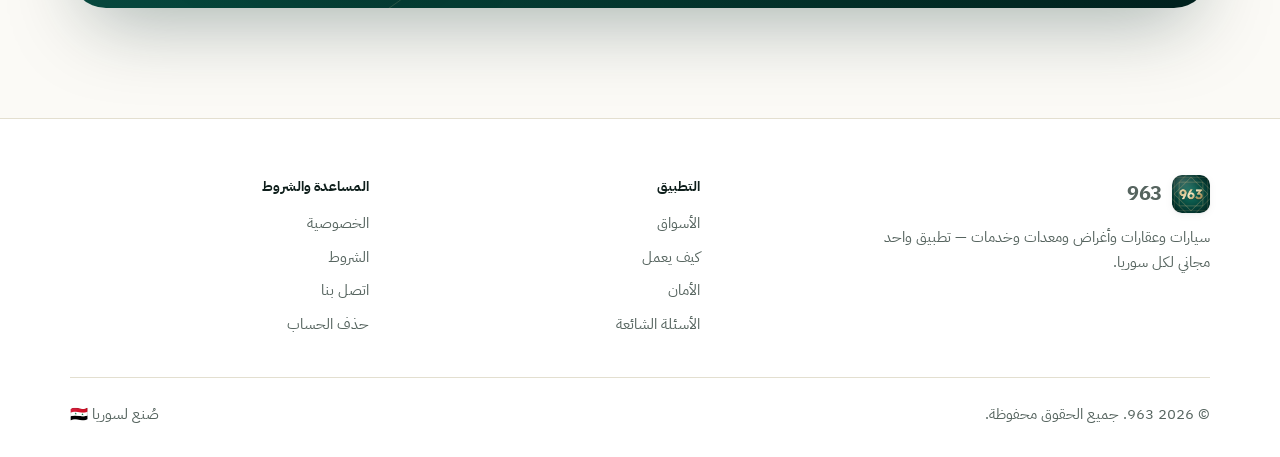
==== commit 67218707: "Add /get: send each phone to its app store; store badges link to the stores /get sends Android to Go" ====
--- a/ar/index.html
+++ b/ar/index.html
@@ -49,7 +49,7 @@
       <span class="eyebrow reveal"><b>جديد</b>خمسة أسواق في تطبيق واحد مجاني.</span>
       <h1 class="reveal" style="--d:.08s"><span class="line">اعثر على <span class="rotator" aria-hidden="true"><span class="on">سيارات</span><span>عقارات</span><span>أغراض</span><span>معدات</span><span>خدمات</span></span></span><span class="line">في كل سوريا.</span><span class="sr">اعثر على سيارات وعقارات وأغراض ومعدات وخدمات في كل سوريا.</span></h1>
       <p class="sub reveal" style="--d:.16s">بِع واشترِ وأجِّر واطلب أي خدمة، كل ذلك في تطبيق واحد. النشر مجاني، وكل إعلان يراجعه فريقنا، وتتحدث مع البائعين ومقدّمي الخدمات داخل التطبيق — بالعربية أو الإنجليزية.</p>
-      <div class="reveal" style="--d:.24s"><div class="stores "><span role="img" aria-label="حمّله من App Store — قريباً" class="store"><svg viewBox="0 0 24 24" fill="currentColor" aria-hidden="true"><path d="M16.4 12.6c0-2.3 1.9-3.4 2-3.5-1.1-1.6-2.8-1.8-3.4-1.8-1.4-.1-2.8.9-3.5.9-.7 0-1.8-.8-3-.8-1.5 0-3 .9-3.8 2.3-1.6 2.8-.4 7 1.2 9.3.8 1.1 1.7 2.4 2.9 2.3 1.2 0 1.6-.7 3-.7s1.8.7 3 .7c1.3 0 2.1-1.1 2.8-2.3.9-1.3 1.3-2.6 1.3-2.6s-2.5-1-2.5-3.8zM14.1 5.8c.6-.8 1.1-1.9 1-3-.9 0-2.1.6-2.7 1.4-.6.7-1.1 1.8-1 2.9 1 .1 2.1-.5 2.7-1.3z"/></svg><span dir="ltr"><small>حمّله من</small><strong>App Store</strong></span><span class="soon">قريباً</span></span><span role="img" aria-label="احصل عليه من Google Play — قريباً" class="store"><svg viewBox="0 0 24 24" aria-hidden="true"><path fill="#34A853" d="M3.6 2.3 13.4 12 3.6 21.7a1 1 0 0 1-.6-.9V3.2c0-.4.2-.7.6-.9z"/><path fill="#FBBC04" d="m16.8 8.6 3.6 2.1c.9.5.9 1.8 0 2.4l-3.6 2.1-3.4-3.2z"/><path fill="#4285F4" d="M3.6 21.7 13.4 12l3.4 3.2L5.2 22c-.6.3-1.2.2-1.6-.3z"/><path fill="#EA4335" d="M3.6 2.3c.4-.5 1-.6 1.6-.3l11.6 6.6-3.4 3.4z"/></svg><span dir="ltr"><small>احصل عليه من</small><strong>Google Play</strong></span><span class="soon">قريباً</span></span></div></div>
+      <div class="reveal" style="--d:.24s"><div class="stores "><a class="store" href="https://apps.apple.com/app/id6833439652" aria-label="حمّله من App Store — قريباً"><svg viewBox="0 0 24 24" fill="currentColor" aria-hidden="true"><path d="M16.4 12.6c0-2.3 1.9-3.4 2-3.5-1.1-1.6-2.8-1.8-3.4-1.8-1.4-.1-2.8.9-3.5.9-.7 0-1.8-.8-3-.8-1.5 0-3 .9-3.8 2.3-1.6 2.8-.4 7 1.2 9.3.8 1.1 1.7 2.4 2.9 2.3 1.2 0 1.6-.7 3-.7s1.8.7 3 .7c1.3 0 2.1-1.1 2.8-2.3.9-1.3 1.3-2.6 1.3-2.6s-2.5-1-2.5-3.8zM14.1 5.8c.6-.8 1.1-1.9 1-3-.9 0-2.1.6-2.7 1.4-.6.7-1.1 1.8-1 2.9 1 .1 2.1-.5 2.7-1.3z"/></svg><span dir="ltr"><small>حمّله من</small><strong>App Store</strong></span><span class="soon">قريباً</span></a><a class="store" href="https://play.google.com/store/apps/details?id=com.l7techs.app963" aria-label="احصل عليه من Google Play — قريباً"><svg viewBox="0 0 24 24" aria-hidden="true"><path fill="#34A853" d="M3.6 2.3 13.4 12 3.6 21.7a1 1 0 0 1-.6-.9V3.2c0-.4.2-.7.6-.9z"/><path fill="#FBBC04" d="m16.8 8.6 3.6 2.1c.9.5.9 1.8 0 2.4l-3.6 2.1-3.4-3.2z"/><path fill="#4285F4" d="M3.6 21.7 13.4 12l3.4 3.2L5.2 22c-.6.3-1.2.2-1.6-.3z"/><path fill="#EA4335" d="M3.6 2.3c.4-.5 1-.6 1.6-.3l11.6 6.6-3.4 3.4z"/></svg><span dir="ltr"><small>احصل عليه من</small><strong>Google Play</strong></span><span class="soon">قريباً</span></a></div></div>
       <div class="hero-facts reveal" style="--d:.32s"><div><strong class="num" data-count="5">5</strong><span>أسواق</span></div><div><strong class="num" data-count="14">14</strong><span>محافظة</span></div><div><strong class="num" data-count="2">2</strong><span>لغتان</span></div><div><strong class="num" data-count="0">0</strong><span>رسوم للنشر</span></div></div>
     </div>
     <div class="stage reveal" style="--d:.2s">
@@ -124,7 +124,7 @@
   <div class="wrap">
     <div class="cta-box reveal">
       <div class="pattern" aria-hidden="true"></div><div class="cta-ring" aria-hidden="true"></div><div class="cta-ring r2" aria-hidden="true"></div>
-      <div><h2>صفقتك القادمة على بُعد تطبيق.</h2><p>⁦963⁩ قادم قريباً إلى آيفون وأندرويد. التحميل مجاني والنشر مجاني.</p><div class="stores "><span role="img" aria-label="حمّله من App Store — قريباً" class="store"><svg viewBox="0 0 24 24" fill="currentColor" aria-hidden="true"><path d="M16.4 12.6c0-2.3 1.9-3.4 2-3.5-1.1-1.6-2.8-1.8-3.4-1.8-1.4-.1-2.8.9-3.5.9-.7 0-1.8-.8-3-.8-1.5 0-3 .9-3.8 2.3-1.6 2.8-.4 7 1.2 9.3.8 1.1 1.7 2.4 2.9 2.3 1.2 0 1.6-.7 3-.7s1.8.7 3 .7c1.3 0 2.1-1.1 2.8-2.3.9-1.3 1.3-2.6 1.3-2.6s-2.5-1-2.5-3.8zM14.1 5.8c.6-.8 1.1-1.9 1-3-.9 0-2.1.6-2.7 1.4-.6.7-1.1 1.8-1 2.9 1 .1 2.1-.5 2.7-1.3z"/></svg><span dir="ltr"><small>حمّله من</small><strong>App Store</strong></span><span class="soon">قريباً</span></span><span role="img" aria-label="احصل عليه من Google Play — قريباً" class="store"><svg viewBox="0 0 24 24" aria-hidden="true"><path fill="#34A853" d="M3.6 2.3 13.4 12 3.6 21.7a1 1 0 0 1-.6-.9V3.2c0-.4.2-.7.6-.9z"/><path fill="#FBBC04" d="m16.8 8.6 3.6 2.1c.9.5.9 1.8 0 2.4l-3.6 2.1-3.4-3.2z"/><path fill="#4285F4" d="M3.6 21.7 13.4 12l3.4 3.2L5.2 22c-.6.3-1.2.2-1.6-.3z"/><path fill="#EA4335" d="M3.6 2.3c.4-.5 1-.6 1.6-.3l11.6 6.6-3.4 3.4z"/></svg><span dir="ltr"><small>احصل عليه من</small><strong>Google Play</strong></span><span class="soon">قريباً</span></span></div></div>
+      <div><h2>صفقتك القادمة على بُعد تطبيق.</h2><p>⁦963⁩ قادم قريباً إلى آيفون وأندرويد. التحميل مجاني والنشر مجاني.</p><div class="stores "><a class="store" href="https://apps.apple.com/app/id6833439652" aria-label="حمّله من App Store — قريباً"><svg viewBox="0 0 24 24" fill="currentColor" aria-hidden="true"><path d="M16.4 12.6c0-2.3 1.9-3.4 2-3.5-1.1-1.6-2.8-1.8-3.4-1.8-1.4-.1-2.8.9-3.5.9-.7 0-1.8-.8-3-.8-1.5 0-3 .9-3.8 2.3-1.6 2.8-.4 7 1.2 9.3.8 1.1 1.7 2.4 2.9 2.3 1.2 0 1.6-.7 3-.7s1.8.7 3 .7c1.3 0 2.1-1.1 2.8-2.3.9-1.3 1.3-2.6 1.3-2.6s-2.5-1-2.5-3.8zM14.1 5.8c.6-.8 1.1-1.9 1-3-.9 0-2.1.6-2.7 1.4-.6.7-1.1 1.8-1 2.9 1 .1 2.1-.5 2.7-1.3z"/></svg><span dir="ltr"><small>حمّله من</small><strong>App Store</strong></span><span class="soon">قريباً</span></a><a class="store" href="https://play.google.com/store/apps/details?id=com.l7techs.app963" aria-label="احصل عليه من Google Play — قريباً"><svg viewBox="0 0 24 24" aria-hidden="true"><path fill="#34A853" d="M3.6 2.3 13.4 12 3.6 21.7a1 1 0 0 1-.6-.9V3.2c0-.4.2-.7.6-.9z"/><path fill="#FBBC04" d="m16.8 8.6 3.6 2.1c.9.5.9 1.8 0 2.4l-3.6 2.1-3.4-3.2z"/><path fill="#4285F4" d="M3.6 21.7 13.4 12l3.4 3.2L5.2 22c-.6.3-1.2.2-1.6-.3z"/><path fill="#EA4335" d="M3.6 2.3c.4-.5 1-.6 1.6-.3l11.6 6.6-3.4 3.4z"/></svg><span dir="ltr"><small>احصل عليه من</small><strong>Google Play</strong></span><span class="soon">قريباً</span></a></div></div>
       <div class="cta-art"><img src="../assets/3d/web/hero.webp" alt="" width="1100" height="1100" loading="lazy"></div>
     </div>
   </div>
